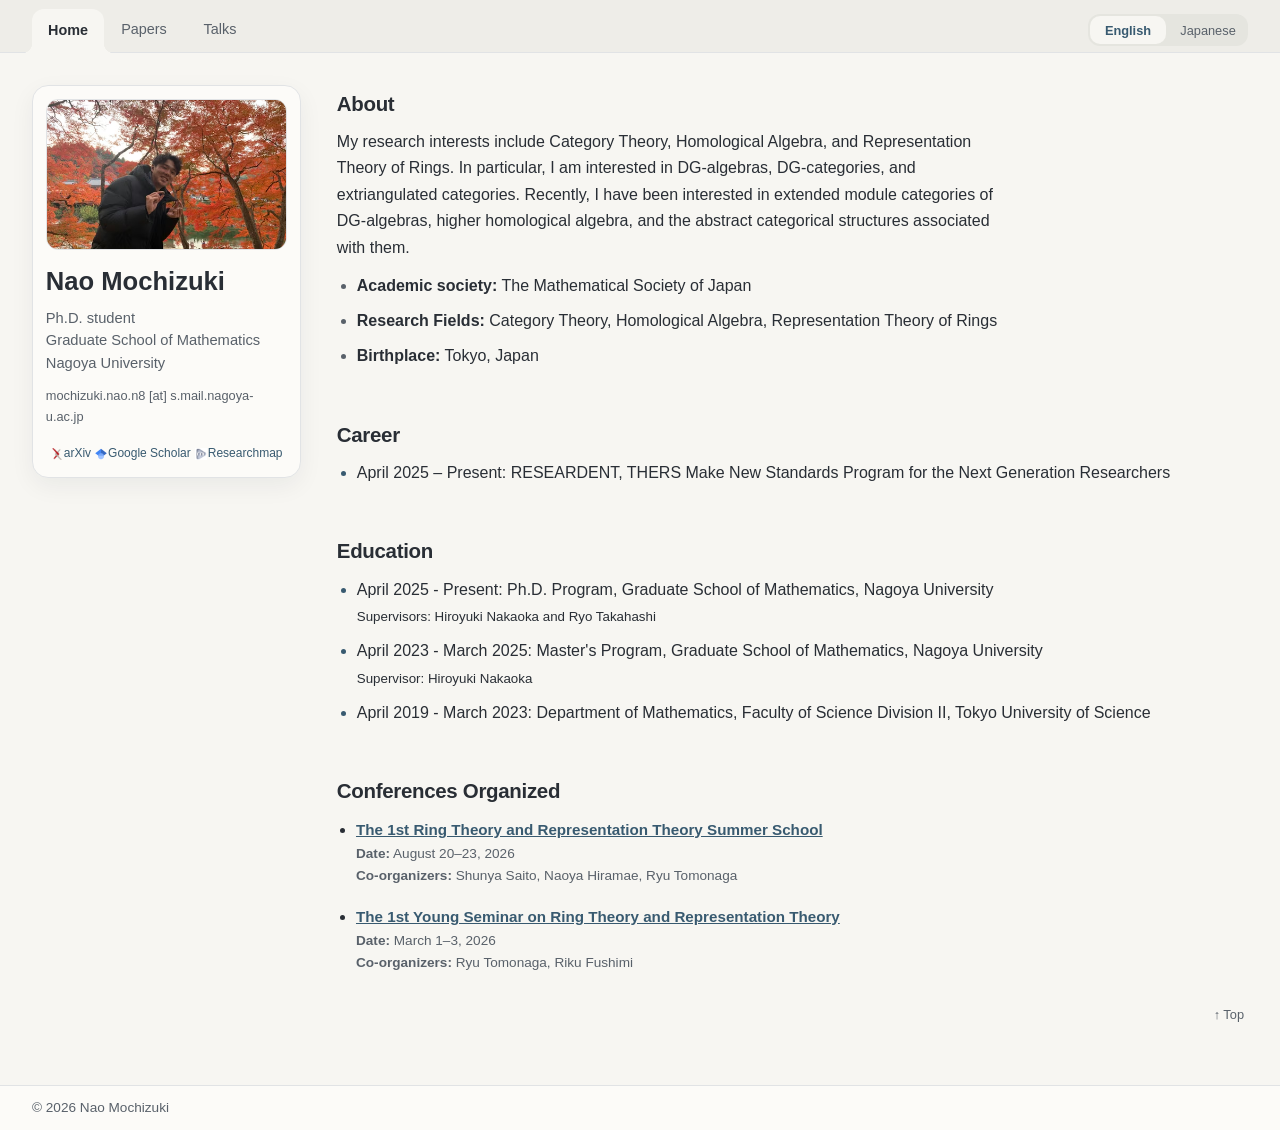
==== index.html @ cc618078 "Slightly enlarge profile link text while keeping one row" ====
<!DOCTYPE html>
<html lang="en">
<head>
    <meta charset="UTF-8">
    <meta name="viewport" content="width=device-width, initial-scale=1.0">
    <meta name="description" content="Nao Mochizuki's personal website">
    <link rel="canonical" href="https://naokichi118.github.io/">
    <title>望月直央 | Nao Mochizuki</title>
    <link rel="icon" href="favicon.svg" type="image/svg+xml">
    <link rel="stylesheet" href="styles.20261114.min.css?v=20261118-linktype">
</head>
<body data-lang="en">
    <header class="site-header">
        <div class="container header-top">
            <div class="header-actions nav-actions">
                <a class="header-link" href="/?v=20261112-13" aria-current="page">
                    Home
                </a>
                <a class="header-link" href="papers.html?v=20261112-13">
                    Papers
                </a>
                <a class="header-link" href="talks.html?v=20261112-13">
                    Talks
                </a>
            </div>
            <div class="header-actions language-actions" role="group" aria-label="Language">
                <button class="language-option" type="button" data-language="en" aria-pressed="true">English</button>
                <button class="language-option" type="button" data-language="ja" aria-pressed="false">Japanese</button>
            </div>
        </div>
    </header>

    <main id="page-top">
        <div class="container page-layout">
            <aside class="sidebar section alt">
                <div class="sidebar-inner">
                    <div class="hero-image sidebar-image">
                        <picture>
                            <source type="image/avif" srcset="profile-450.avif 450w, profile-600.avif 600w, profile-800.avif 800w" sizes="(max-width: 600px) min(280px, calc(100vw - 60px)), (max-width: 900px) 220px, 280px">
                        <img src="profile-800.webp" srcset="profile-450.webp 450w, profile-600.webp 600w, profile-800.webp 800w" sizes="(max-width: 600px) min(280px, calc(100vw - 60px)), (max-width: 900px) 220px, 280px" fetchpriority="high" alt="Profile photo of Nao Mochizuki">
                        </picture>
                    </div>
                    <div class="hero-text sidebar-text">
                        <h1>
                            <span lang="en">Nao Mochizuki</span>
                            <span lang="ja">望月 直央</span>
                        </h1>
                        <p class="lead" lang="en">Ph.D. student<br>Graduate School of Mathematics<br><span class="affiliation-university">Nagoya University</span></p>
                        <p class="lead" lang="ja">名古屋大学多元数理科学研究科 <br> 博士後期課程</p>
                        <p class="profile-email">mochizuki.nao.n8 [at] s.mail.nagoya-u.ac.jp</p>
                    </div>
                    <div class="sidebar-links">
                        <ul class="links-list sidebar-links-list">
                            <li>
                                <a class="sidebar-link-button" href="https://arxiv.org/a/mochizuki_n_1.html" target="_blank" rel="noopener noreferrer">
                                    <img class="sidebar-link-icon" src="icons/arxiv.png" width="14" height="14" alt="" aria-hidden="true">
                                    <span>arXiv</span>
                                </a>
                            </li>
                            <li>
                                <a class="sidebar-link-button" href="https://scholar.google.co.jp/citations?user=WBDBpmEAAAAJ&hl=ja" target="_blank" rel="noopener noreferrer">
                                    <img class="sidebar-link-icon" src="icons/google-scholar.ico" width="14" height="14" alt="" aria-hidden="true">
                                    <span>Google Scholar</span>
                                </a>
                            </li>
                            <li>
                                <a class="sidebar-link-button" href="https://researchmap.jp/mochizuki.nao" target="_blank" rel="noopener noreferrer">
                                    <img class="sidebar-link-icon" src="icons/researchmap.gif" width="14" height="14" alt="" aria-hidden="true">
                                    <span>Researchmap</span>
                                </a>
                            </li>
                        </ul>
                    </div>
                </div>
            </aside>

            <div class="main-content">
                <section class="section">
                    <div class="content-section-inner">
                        <h2>
                            <span lang="en">About</span>
                            <span lang="ja">自己紹介</span>
                        </h2>
                        <p lang="en">
                            My research interests include Category Theory, Homological Algebra, and Representation Theory of Rings.
                            In particular, I am interested in DG-algebras, DG-categories, and extriangulated categories.
                            Recently, I have been interested in extended module categories of DG-algebras, higher homological algebra, and the abstract categorical structures associated with them.
                        </p>
                        <p lang="ja">
                            圏論、ホモロジー代数、環の表現論に関心があります。特に DG代数、DG圏、Extriangulated圏の理論に興味があります。
                            最近は、DG代数の拡大加群圏や高次ホモロジー代数、およびそれらに付随する抽象的な圏構造に興味があります。
                        </p>
                        <ul class="profile-list">
                            <li>
                                <span lang="en"><strong>Academic society:</strong> The Mathematical Society of Japan</span>
                                <span lang="ja"><strong>所属学会:</strong> 日本数学会</span>
                            </li>
                            <li>
                                <span lang="en"><strong>Research Fields:</strong> Category Theory, Homological Algebra, Representation Theory of Rings</span>
                                <span lang="ja"><strong>研究分野:</strong> 圏論、ホモロジー代数、環の表現論</span>
                            </li>
                            <li>
                                <span lang="en"><strong>Birthplace:</strong> Tokyo, Japan</span>
                                <span lang="ja"><strong>出身:</strong> 東京</span>
                            </li>
                        </ul>
                    </div>
                </section>

                <section class="section">
                    <div class="content-section-inner">
                        <h2>
                            <span lang="en">Career</span>
                            <span lang="ja">経歴</span>
                        </h2>
                        <ul class="career-list">
                            <li>
                                <span lang="en">April 2025 – Present: RESEARDENT, THERS Make New Standards Program for the Next Generation Researchers</span>
                                <span lang="ja">2025年4月～現在：東海国立大学機構メイク・ニュー・スタンダード次世代研究事業 RESEARDENT 採択</span>
                            </li>
                        </ul>
                    </div>
                </section>

                <section class="section">
                    <div class="content-section-inner">
                        <h2>
                            <span lang="en">Education</span>
                            <span lang="ja">学歴</span>
                        </h2>
                        <ul class="career-list">
                            <li>
                                <span lang="en">April 2025 - Present: Ph.D. Program, Graduate School of Mathematics, Nagoya University<br><small>Supervisors: Hiroyuki Nakaoka and Ryo Takahashi</small></span>
                                <span lang="ja">2025年4月〜現在：名古屋大学多元数理科学研究科 博士後期課程<br><small>指導教員：中岡宏行・高橋亮</small></span>
                            </li>
                            <li>
                                <span lang="en">April 2023 - March 2025: Master's Program, Graduate School of Mathematics, Nagoya University<br><small>Supervisor: Hiroyuki Nakaoka</small></span>
                                <span lang="ja">2023年4月〜2025年3月：名古屋大学多元数理科学研究科 博士前期課程<br><small>指導教員：中岡宏行</small></span>
                            </li>
                            <li>
                                <span lang="en">April 2019 - March 2023: Department of Mathematics, Faculty of Science Division II, Tokyo University of Science</span>
                                <span lang="ja">2019年4月〜2023年3月：東京理科大学理学部第二部数学科</span>
                            </li>
                        </ul>
                    </div>
                </section>

                <section class="section alt">
                    <div class="content-section-inner">
                        <h2>
                            <span lang="en">Conferences Organized</span>
                            <span lang="ja">世話人</span>
                        </h2>
                        <ul class="organization-grid" style="list-style: disc; padding-left: 1.2rem; margin: 0;">
                            <li class="organization-item">
                                <h3 class="organization-title"><a href="https://sites.google.com/view/ringrepsummerschool" target="_blank" rel="noopener noreferrer">
                                    <span lang="en">The 1st Ring Theory and Representation Theory Summer School</span>
                                    <span lang="ja">第1回環論・表現論サマースクール</span>
                                </a></h3>
                                <p class="organization-meta">
                                    <span class="organization-date" lang="en"><strong>Date:</strong> August 20–23, 2026</span>
                                    <span class="organization-date" lang="ja"><strong>日程:</strong> 2026年8月20日〜8月23日</span>
                                </p>
                                <p class="organization-meta">
                                    <span lang="en"><strong>Co-organizers:</strong> Shunya Saito, Naoya Hiramae, Ryu Tomonaga</span>
                                    <span lang="ja"><strong>共同主催者:</strong> 齋藤峻也，平前直也，朝永龍</span>
                                </p>

                            </li>
                            <li class="organization-item">
                                <h3 class="organization-title"><a href="https://sites.google.com/view/ringrepbeginner/%E3%83%9B%E3%83%BC%E3%83%A0" target="_blank" rel="noopener noreferrer">
                                    <span lang="en">The 1st Young Seminar on Ring Theory and Representation Theory</span>
                                    <span lang="ja">第1回環論表現論若手セミナー</span>
                                </a></h3>
                                <p class="organization-meta">
                                    <span class="organization-date" lang="en"><strong>Date:</strong> March 1–3, 2026</span>
                                    <span class="organization-date" lang="ja"><strong>日程:</strong> 2026年3月1日〜3月3日</span>
                                </p>
                                <p class="organization-meta">
                                    <span lang="en"><strong>Co-organizers:</strong> Ryu Tomonaga, Riku Fushimi</span>
                                    <span lang="ja"><strong>共同主催者:</strong> 朝永龍，伏見陸</span>
                                </p>

                            </li>
                        </ul>
                    </div>
                </section>
                <div class="page-top-row"><a class="talk-top-link" href="#page-top">↑ Top</a></div>
            </div>
        </div>
    </main>

    <footer class="site-footer">
        <div class="container">
            <p>&copy; <span id="current-year"></span> Nao Mochizuki</p>
        </div>
    </footer>

    <script src="script.js?v=20261118-segment"></script>
</body>
</html>
---- styles.20261114.min.css ----
:root{--primary-color:#292e35;--secondary-color:#59616a;--accent-color:#385a70;--text-color:#292e35;--bg-color:#f7f6f2;--subtle-bg:#f0f1f2;--white:#fcfbf8;--border-color:#e1e3e5;--hover-color:#254457;--surface-shadow:0 8px 24px rgba(23,32,51,0.06);}*{margin:0;padding:0;box-sizing:border-box;}body{font-family:-apple-system,BlinkMacSystemFont,'Segoe UI','Roboto','Helvetica','Arial','Noto Sans JP',sans-serif;line-height:1.65;color:var(--text-color);background-color:var(--bg-color);-webkit-font-smoothing:antialiased;}.container{width:min(100%,1280px);margin:0 auto;padding:0 clamp(18px,3vw,32px);}.site-header{border-bottom:1px solid var(--border-color);padding:0.9rem 0;background-color:rgba(252,251,248,0.96);}.header-top{display:flex;justify-content:space-between;align-items:flex-start;gap:1rem;}.header-actions{display:flex;align-items:center;gap:0.5rem;flex-wrap:wrap;}.nav-actions{justify-content:flex-start;}.language-actions{justify-content:flex-end;margin-left:auto;}.header-link{background-color:var(--white);color:var(--text-color);border:1px solid var(--border-color);padding:0.42rem 0.85rem;border-radius:999px;cursor:pointer;font-size:0.9rem;font-weight:600;transition:background-color 0.2s ease,border-color 0.2s ease,color 0.2s ease;text-decoration:none;display:inline-flex;align-items:center;justify-content:center;}.nav-actions .header-link{width:5rem;height:2.5rem;flex:0 0 5rem;padding:0;border-radius:8px;}.header-link:hover{background-color:var(--subtle-bg);border-color:#bdbdbd;}.nav-actions .header-link[aria-current="page"]{background-color:#eaf0f4;}.header-link:focus-visible,.sidebar-link-button:focus-visible{outline:2px solid var(--hover-color);outline-offset:2px;}body[data-lang="en"] [lang="ja"]{display:none !important;}body[data-lang="ja"] [lang="en"]{display:none !important;}body[data-lang="en"] .talk-event-native[lang="ja"]{display:block !important;}.page-layout{display:grid;grid-template-columns:clamp(230px,21vw,300px) minmax(0,1fr);gap:clamp(1.25rem,2.5vw,2.25rem);align-items:start;padding-top:2rem;padding-bottom:3rem;}.content-page{padding-top:2rem;padding-bottom:3rem;}.sidebar{position:sticky;top:20px;border:1px solid var(--border-color);border-radius:16px;overflow:hidden;background-color:var(--white);box-shadow:var(--surface-shadow);}.sidebar-inner{padding:clamp(1rem,1.8vw,1.35rem);}.sidebar-image{width:100%;max-width:100%;margin-bottom:1rem;}.sidebar-image img{display:block;width:100%;aspect-ratio:16 / 10;object-fit:cover;object-position:center 12%;border-radius:12px;border:1px solid var(--border-color);}.sidebar-text h1{font-size:clamp(1.5rem,2vw,1.8rem);line-height:1.2;margin-bottom:0.65rem;}.sidebar-text h1 span{display:block;font-size:1em;color:var(--primary-color);margin-top:0;}.sidebar-links{container-type:inline-size;container-name:profile-links;margin-top:1rem;padding-top:1rem;border-top:1px solid var(--border-color);}.sidebar-links h2{font-size:0.95rem;font-weight:700;letter-spacing:0.04em;margin-bottom:0.85rem;color:var(--secondary-color);}.lead{font-size:0.92rem;line-height:1.55;color:var(--secondary-color);margin-bottom:0.35rem;}.main-content{min-width:0;}.content-section-inner{padding:0;}main{padding:0;}.section{padding:clamp(1.25rem,2vw,1.75rem);background-color:var(--white);border:1px solid var(--border-color);border-radius:16px;box-shadow:0 2px 10px rgba(23,32,51,0.035);}.section.alt{background-color:var(--white);}.sidebar.section{padding:0;box-shadow:var(--surface-shadow);}.section + .section{margin-top:1rem;}.section h2{font-size:clamp(1.28rem,1.6vw,1.5rem);line-height:1.25;letter-spacing:-0.015em;margin-bottom:1rem;padding-bottom:0.65rem;border-bottom:1px solid var(--border-color);}.section p,.section li{font-size:1rem;}.sidebar .lead{font-size:0.92rem;}.content-section-inner > p{max-width:75ch;}.profile-list,.career-list,.links-list{padding-left:1.25rem;}.profile-list{margin-top:0.75rem;}.profile-list li,.career-list li,.links-list li{margin-bottom:0.55rem;}.profile-list li::marker,.career-list li::marker{color:var(--accent-color);}.sidebar-links-list{list-style:none;padding-left:0;display:grid;grid-template-columns:repeat(2,minmax(0,1fr));gap:0.3rem;width:100%;}.sidebar-links-list li{margin-bottom:0;min-width:0;}.sidebar-links-list li:first-child{grid-column:1 / -1;}@container profile-links (min-width:360px){.sidebar-links-list{grid-template-columns:repeat(3,minmax(0,1fr));}.sidebar-links-list li:first-child{grid-column:auto;}}.sidebar-link-button{display:flex;align-items:center;justify-content:center;width:100%;height:44px;min-height:44px;padding:0.25rem 0.15rem;border:1px solid var(--border-color);border-radius:8px;background-color:var(--white);color:var(--text-color);text-decoration:none;font-size:0.8rem;line-height:1.3;letter-spacing:normal;white-space:nowrap;font-weight:600;transition:transform 0.15s ease,background-color 0.2s ease,border-color 0.2s ease,box-shadow 0.2s ease;box-shadow:0 1px 2px rgba(17,17,17,0.04);}.sidebar-link-button > span:last-child{min-width:0;white-space:nowrap;}.sidebar-link-button:hover{transform:translateY(-1px);background-color:var(--white);border-color:#bdbdbd;color:var(--text-color);box-shadow:0 4px 12px rgba(17,17,17,0.08);}.sidebar-link-icon{display:inline-flex;flex:0 0 14px;width:14px;height:14px;object-fit:contain;margin-right:3px;}.organization-grid,.preprints-grid,.published-grid,.talks-grid{display:grid;gap:0.8rem;}.preprint-card,.published-card,.talk-card{border:1px solid var(--border-color);border-radius:12px;background-color:#fbfcfe;padding:1rem 1.1rem;box-shadow:none;}.organization-title{font-size:1rem;line-height:1.5;margin-bottom:0.5rem;}.organization-meta{color:var(--secondary-color);font-size:0.92em;}.organization-meta strong{font-size:0.95em;}.preprint-card::before{width:fit-content;justify-self:start;content:"#" attr(data-order);display:inline-flex;align-items:center;border-radius:999px;padding:0.12rem 0.55rem;margin-top:0.1rem;background-color:#edf3ff;border:1px solid #cddcff;color:var(--accent-color);font-size:0.82rem;font-weight:600;line-height:1.3;grid-column:1;grid-row:1;}.preprint-card{display:grid;grid-template-columns:auto minmax(0,1fr);column-gap:0.65rem;align-items:start;}.preprint-header{display:flex;justify-content:space-between;align-items:flex-start;gap:0.8rem;grid-column:2;grid-row:1;min-width:0;}.preprint-title{font-size:1rem;line-height:1.5;}.preprint-authors{margin-top:0.65rem;color:var(--secondary-color);grid-column:1 / -1;}.preprint-links{margin-top:0.75rem;grid-column:1 / -1;}.published-card{border-color:#c8d0de;background:linear-gradient(180deg,#fbfcff 0%,#ffffff 100%);padding:1.15rem 1.2rem;display:grid;grid-template-columns:auto minmax(0,1fr);column-gap:0.65rem;row-gap:0.4rem;align-items:start;}.published-card::before{content:"#" attr(data-order);display:inline-flex;align-items:center;border-radius:999px;padding:0.12rem 0.55rem;background-color:#edf3ff;border:1px solid #cddcff;color:var(--accent-color);font-size:0.82rem;font-weight:600;line-height:1.3;width:fit-content;margin-top:0.1rem;grid-column:1;grid-row:1;}.published-header{display:flex;justify-content:space-between;align-items:flex-start;gap:0.8rem;grid-column:2;grid-row:1;min-width:0;}.published-title{font-size:1rem;line-height:1.5;margin:0;}.published-authors{margin:0;color:var(--secondary-color);line-height:1.45;grid-column:1 / -1;}.published-venue{margin:0;font-size:0.95rem;font-weight:600;color:var(--secondary-color);line-height:1.35;grid-column:1 / -1;}.published-links{margin-top:0.05rem;display:flex;flex-wrap:wrap;gap:0.45rem;grid-column:1 / -1;}.talk-header{display:flex;justify-content:space-between;align-items:flex-start;gap:0.8rem;}.talk-title{font-size:1rem;line-height:1.5;}.talk-date{border:1px solid var(--border-color);border-radius:999px;padding:0.12rem 0.55rem;font-size:0.85rem;color:var(--secondary-color);line-height:1.3;white-space:nowrap;}.talk-event{margin-top:0.3rem;color:var(--secondary-color);font-size:0.92em;}.section .organization-meta,.section .preprint-authors,.section .published-authors,.section .published-venue,.section .talk-event,.section .talk-location{font-size:1rem;line-height:1.5;}.organization-meta strong{font-size:inherit;}.badge-arxiv{display:inline-flex;align-items:center;border-radius:999px;padding:0.2rem 0.65rem;background-color:#edf3ff;border:1px solid #cddcff;font-size:0.88rem;font-weight:600;text-decoration:none;}a{color:var(--accent-color);}a:hover{color:var(--hover-color);}.site-footer{border-top:1px solid var(--border-color);padding:.75rem 0;color:var(--secondary-color);background-color:var(--white);}.site-footer p{font-size:.85rem;line-height:1.5;}@media (max-width:900px){.sidebar-link-button{font-size:0.8rem;}.page-layout{grid-template-columns:1fr;gap:1.25rem;padding-top:1.25rem;}.sidebar{position:static;}.sidebar-inner{display:grid;grid-template-columns:minmax(160px,220px) minmax(0,1fr);column-gap:1.25rem;align-items:center;}.sidebar-image{max-width:220px;margin-bottom:0;grid-row:1 / span 2;}.sidebar-links{grid-column:2;margin-top:0.75rem;padding-top:0.75rem;}}@media (max-width:768px){.container{width:100%;padding:0 18px;}.container.content-page{padding-top:1.25rem;padding-bottom:2rem;}.header-top{flex-direction:row;align-items:center;gap:0.5rem;padding-inline:12px;}.header-actions{flex-wrap:nowrap;gap:0.25rem;}.language-actions{justify-content:flex-end;margin-left:auto;flex:0 0 auto;}.header-link{padding:0.4rem 0.5rem;min-height:44px;font-size:0.8125rem;white-space:nowrap;}.nav-actions .header-link{width:3.75rem;height:44px;flex-basis:3.75rem;padding:0;}.site-header{padding:0.8rem 0;}.section{padding:1.1rem;}.section + .section{margin-top:0.5rem;}.content-section-inner{padding:0;}}@media (max-width:600px){.preprint-card,.published-card{grid-template-columns:minmax(0,1fr) auto;row-gap:0.65rem;padding:1rem;}.preprint-card::before,.published-card::before{grid-column:1;grid-row:1;margin-top:0;}.preprint-header,.published-header{display:contents;}.preprint-title,.published-title{grid-column:1 / -1;grid-row:2;}.preprint-authors,.preprint-links,.published-links{margin-top:0;}.sidebar-inner{display:block;}.sidebar-image{max-width:min(220px,100%);margin:0 auto 1rem;}.sidebar-text{text-align:center;}.sidebar-links{margin-top:0.85rem;}}@media (max-width:480px){.sidebar-image{max-width:min(220px,100%);}.sidebar-text h1{font-size:1.55rem;}.section p,.section li{font-size:0.95rem;}.talk-header{flex-direction:column-reverse;gap:0.4rem;}}.language-actions{gap:0;flex-wrap:nowrap;border:1px solid var(--border-color);border-radius:8px;overflow:hidden;}.language-option{width:5.5rem;height:38px;border:0;padding:0;background:var(--white);color:var(--text-color);font-family:inherit;font-size:0.9rem;font-weight:600;cursor:pointer;}.language-option + .language-option{border-left:1px solid var(--border-color);}.language-option[aria-pressed="true"]{background:#eaf0f4;}.language-option:focus-visible{outline:2px solid var(--accent-color);outline-offset:-3px;}@media (max-width:768px){.language-option{width:64px;height:42px;font-size:12px;}}@media (max-width:360px){.nav-actions .header-link{width:48px;flex-basis:48px;font-size:12px;}}.affiliation-university{white-space:nowrap;}@media (max-width:768px){.container.page-layout{padding-top:1.25rem;padding-bottom:3rem;}}.sidebar .profile-email{margin-top:0.6rem;font-size:0.8rem;overflow-wrap:anywhere;color:var(--secondary-color);}.sidebar-links-list{grid-template-columns:1fr;}@container profile-links (min-width:360px){.sidebar-links-list{grid-template-columns:repeat(2,minmax(0,1fr));}}.sidebar-links-list .sidebar-link-button{width:fit-content;height:auto;min-height:0;padding:3px 0;margin-inline:auto;border:0;border-radius:0;background:transparent;color:var(--accent-color);font-size:0.8rem;font-weight:400;box-shadow:none;transition:none;}.sidebar-links-list .sidebar-link-button:hover{transform:none;background:transparent;box-shadow:none;text-decoration:underline;}.organization-grid{gap:1rem;}.organization-item{padding:0;border:0;background:none;box-shadow:none;}.organization-item .organization-title{font-size:0.95rem;font-weight:600;margin-bottom:0.2rem;line-height:1.45;}.organization-item .organization-meta{font-size:0.85rem;line-height:1.5;margin:0.1rem 0;}.preprints-grid,.published-grid,.talks-grid{gap:0.65rem;}.preprint-card,.published-card,.talk-card{padding:0.75rem 0.9rem;}.preprint-header,.published-header,.talk-header{gap:0.6rem;}.preprint-authors{margin-top:0.45rem;}.preprint-links{margin-top:0.5rem;}@media (max-width:600px){.preprint-card,.published-card{row-gap:0.5rem;}.preprint-authors,.preprint-links{margin-top:0;}}.preprint-card,.published-card{padding:0.6rem 0.8rem;row-gap:0.3rem;}.preprints-grid,.published-grid{gap:0.5rem;}.preprint-authors,.preprint-links{margin-top:0.25rem;}.preprint-links,.published-links{display:flex;flex-wrap:wrap;gap:0.25rem 0.8rem;}.preprint-links .badge-arxiv,.published-links .badge-arxiv{display:inline;border:0;border-radius:0;background:none;padding:0;font-size:0.88rem;font-weight:400;text-decoration:underline;text-underline-offset:2px;}@media (max-width:600px){.preprint-authors,.preprint-links{margin-top:0;}}@media (min-width:901px){.sidebar-inner{padding:.8rem;}}@media (max-width:600px){.sidebar-image{max-width:min(280px,100%);margin-bottom:.8rem;}}.page-layout > .main-content > .section{padding:.35rem .25rem;border:0;border-radius:0;background:transparent;box-shadow:none;}.page-layout > .main-content > .section + .section{margin-top:2rem;}.page-layout > .main-content > .section h2{border-bottom:0;padding-bottom:0;margin-bottom:.8rem;}.content-page > .main-content > .section{padding:.35rem .25rem;border:0;border-radius:0;background:transparent;box-shadow:none;}.content-page > .main-content > .section + .section{margin-top:2rem;}.content-page > .main-content > .section h2{border-bottom:0;padding-bottom:0;margin-bottom:1rem;}.content-page .preprint-card,.content-page .published-card,.content-page .talk-card{padding:0;border:0;border-radius:0;background:transparent;box-shadow:none;}.content-page .preprints-grid,.content-page .published-grid,.content-page .talks-grid{gap:1.5rem;}.talk-event a{text-decoration:underline;text-underline-offset:2px;}.content-page .preprint-card,.content-page .published-card{display:block;}.content-page .preprint-card::before,.content-page .published-card::before{display:none;}.content-page .preprint-header,.content-page .published-header{display:block;}.content-page .preprint-title,.content-page .published-title{font-weight:600;}.content-page .preprint-authors,.content-page .published-authors,.content-page .published-venue,.content-page .paper-year{margin:.2rem 0 0;font-size:.95rem;font-weight:400;}.content-page .paper-year{color:var(--secondary-color);}.content-page .preprint-links,.content-page .published-links{margin-top:.25rem;}.content-page .talk-header{display:block;}.content-page .talk-title{font-weight:600;}.content-page .talk-date{border:0;border-radius:0;background:transparent;padding:0;margin-top:.2rem;font-size:.9rem;font-weight:400;}.content-page .talk-event,.content-page .talk-location{margin-top:.2rem;font-size:.95rem;}.content-page .preprint-card,.content-page .published-card,.content-page .talk-card{position:relative;padding-left:1.8rem;}.content-page .preprint-card::before,.content-page .published-card::before,.content-page .talk-card::before{content:attr(data-order) ".";display:block;position:absolute;left:0;top:0;margin:0;padding:0;border:0;border-radius:0;background:transparent;color:var(--secondary-color);font-size:1rem;line-height:1.5;font-weight:400;}.profile-list li::marker{color:var(--secondary-color);}.container.content-page{max-width:964px;}.content-page .preprints-grid,.content-page .published-grid,.content-page .talks-grid{gap:1.75rem;}.content-page .preprint-authors,.content-page .published-authors{margin-top:.15rem;}.talk-year-heading{font-size:1.15rem;line-height:1.4;color:var(--primary-color);margin:1rem 0 -.75rem;font-weight:600;}.talk-year-heading:first-child{margin-top:0;}.header-top{align-items:center;flex-wrap:nowrap;gap:.5rem;}.nav-actions{gap:.25rem;flex-wrap:nowrap;}.nav-actions .header-link{width:4.5rem;flex:0 0 4.5rem;height:44px;border:0;border-radius:5px;background:transparent;box-shadow:none;font-size:.9rem;font-weight:500;transition:none;text-decoration:none;}.nav-actions .header-link:hover{background:transparent;color:var(--accent-color);}.nav-actions .header-link[aria-current="page"]{background:#edf2f4;color:var(--accent-color);}.language-actions{border:0;border-radius:5px;background:#f0f1ef;}.language-option{width:74px;height:44px;background:transparent;font-size:.8rem;font-weight:500;}.language-option + .language-option{border-left:0;}.language-option[aria-pressed="true"]{background:#edf2f4;color:var(--accent-color);}@media (max-width:768px){.nav-actions .header-link{width:54px;flex-basis:54px;font-size:13px;}.language-option{width:60px;font-size:11px;}}@media (max-width:360px){.header-top{gap:.25rem;}.nav-actions{gap:0;}.nav-actions .header-link{width:46px;flex-basis:46px;}.language-option{width:56px;}}.site-header{padding:.65rem 0 0;background:#eeede8;}.header-top{align-items:flex-end;}.nav-actions{align-items:flex-end;}.nav-actions .header-link{position:relative;border-radius:12px 12px 0 0;background:transparent;color:var(--secondary-color);}.nav-actions .header-link[aria-current="page"]{z-index:1;margin-bottom:-1px;height:45px;background:var(--bg-color);color:var(--primary-color);font-weight:600;}.nav-actions .header-link[aria-current="page"]::before,.nav-actions .header-link[aria-current="page"]::after{content:"";position:absolute;bottom:0;width:10px;height:10px;pointer-events:none;}.nav-actions .header-link[aria-current="page"]::before{left:-10px;background:radial-gradient(circle at 0 0,transparent 10px,var(--bg-color) 10.5px);}.nav-actions .header-link[aria-current="page"]::after{right:-10px;background:radial-gradient(circle at 100% 0,transparent 10px,var(--bg-color) 10.5px);}.language-actions{margin-bottom:6px;}.site-header{padding-top:.5rem;}.nav-actions .header-link[aria-current="page"]{height:44px;}.language-actions{margin-bottom:0;}.language-actions{position:relative;isolation:isolate;overflow:visible;background:transparent;border-radius:12px;}.language-actions::before{content:"";position:absolute;inset:6px 0;z-index:-2;border-radius:12px;background:#e5e5df;}.language-option,.language-option[aria-pressed="true"]{position:relative;background:transparent;color:var(--secondary-color);border-radius:12px;transition:none;}.language-option[aria-pressed="true"]{color:var(--accent-color);font-weight:600;}.language-option[aria-pressed="true"]::before{content:"";position:absolute;inset:8px 2px;z-index:-1;border-radius:10px;background:var(--bg-color);}.language-option{width:80px;}@media (max-width:768px){.language-option{width:66px;}}@media (max-width:360px){.language-option{width:62px;}}.talks-heading-row{display:flex;align-items:center;gap:1rem;margin-bottom:1.25rem;}.content-page > .main-content > .section .talks-heading-row h2{margin:0;padding:0;}.talk-year-nav{display:flex;gap:.35rem;}.talk-year-nav a{display:inline-flex;align-items:center;justify-content:center;min-width:52px;min-height:44px;padding:0 .5rem;border-radius:8px;background:#eeede8;color:var(--accent-color);font-size:.85rem;text-decoration:none;}.talk-year-nav a:hover{background:#e5e5df;}.talk-year-heading{scroll-margin-top:70px;}#talks-top{scroll-margin-top:70px;}.talk-top-link{justify-self:end;display:inline-flex;align-items:center;min-height:44px;padding:0 .25rem;color:var(--secondary-color);font-size:.8rem;text-decoration:none;}.talk-top-link:hover{color:var(--accent-color);}.page-top-row{display:flex;justify-content:flex-end;margin-top:.75rem;}#page-top{scroll-margin-top:60px;}.sidebar-links{border-top:0;padding-top:0;}.sidebar-links-list{display:flex;flex-wrap:nowrap;justify-content:center;gap:4px;width:calc(100% + 16px);margin-inline:-8px;}.sidebar-links-list li{flex:0 0 auto;}.sidebar-links-list .sidebar-link-button{font-size:12px;}.sidebar-links-list .sidebar-link-icon{width:12px;height:12px;flex-basis:12px;margin-right:1px;}@container profile-links (min-width:250px){.sidebar-links-list{gap:6px;}.sidebar-links-list .sidebar-link-button{font-size:13px;}.sidebar-links-list .sidebar-link-icon{width:14px;height:14px;flex-basis:14px;margin-right:2px;}}
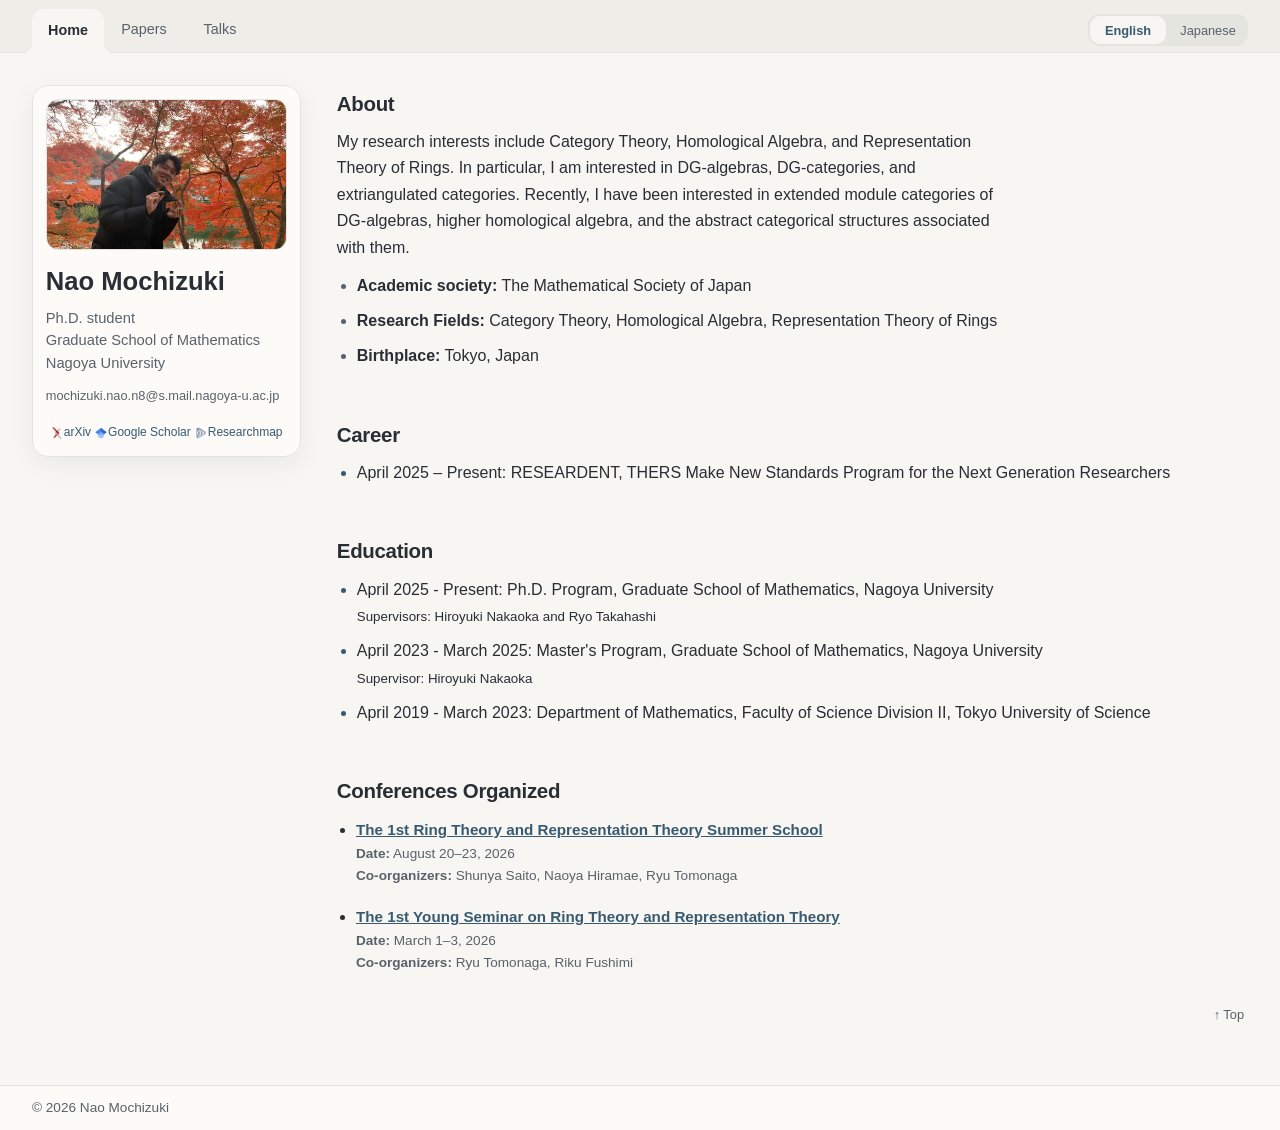
==== commit 820079a2: "Display contact email with standard at sign" ====
--- a/index.html
+++ b/index.html
@@ -47,7 +47,7 @@
                         </h1>
                         <p class="lead" lang="en">Ph.D. student<br>Graduate School of Mathematics<br><span class="affiliation-university">Nagoya University</span></p>
                         <p class="lead" lang="ja">名古屋大学多元数理科学研究科 <br> 博士後期課程</p>
-                        <p class="profile-email">mochizuki.nao.n8 [at] s.mail.nagoya-u.ac.jp</p>
+                        <p class="profile-email">mochizuki.nao.n8@s.mail.nagoya-u.ac.jp</p>
                     </div>
                     <div class="sidebar-links">
                         <ul class="links-list sidebar-links-list">
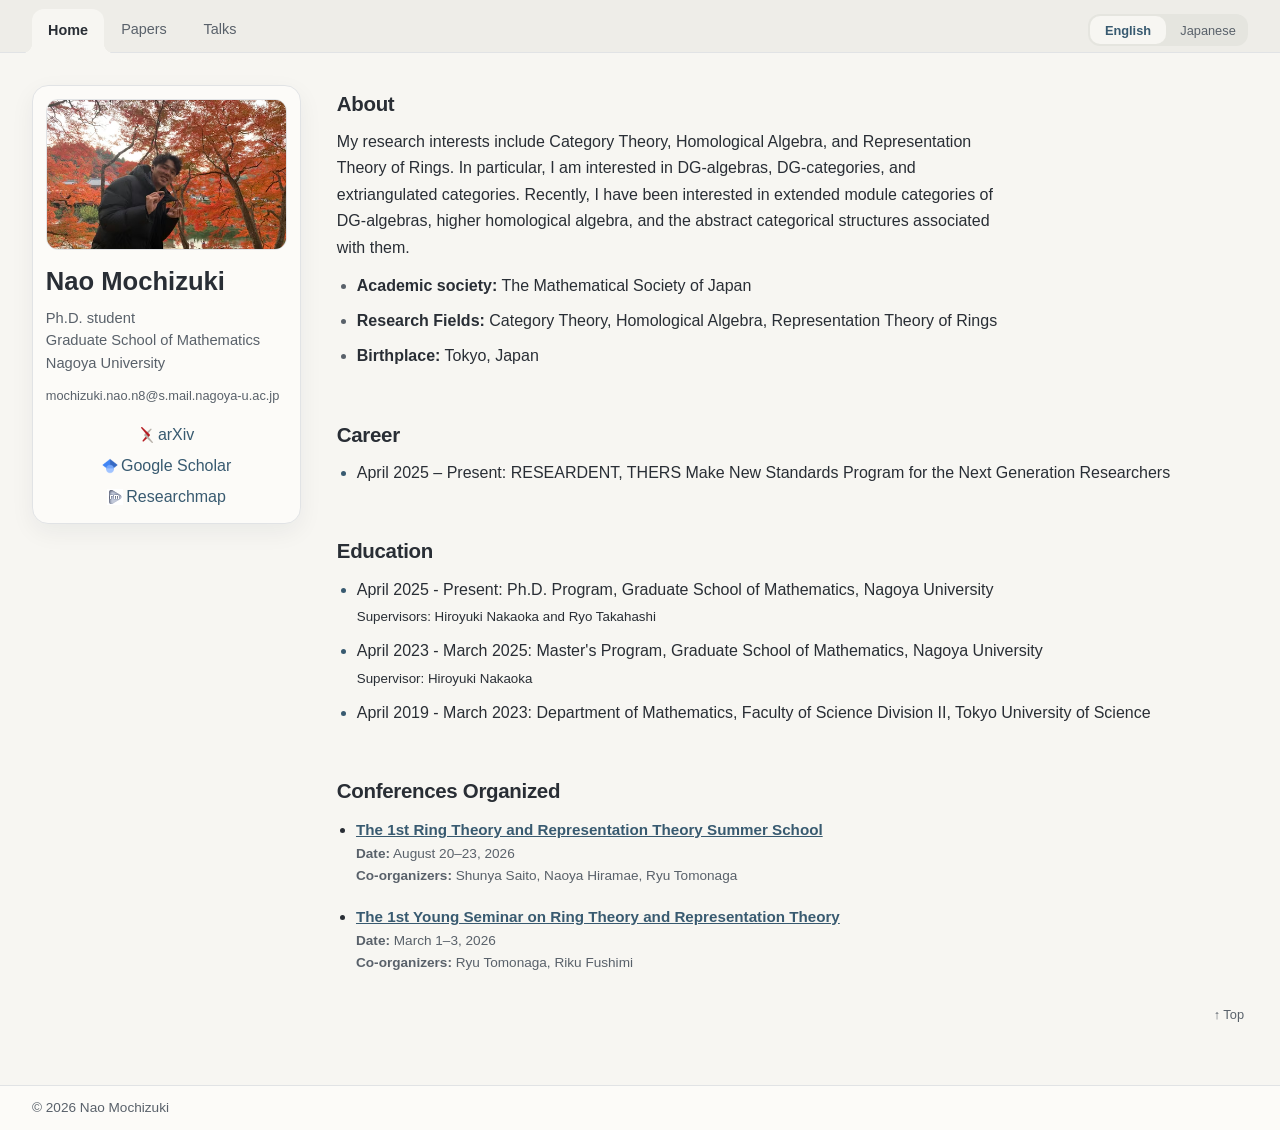
==== commit 20f84d2a: "Enlarge desktop profile links and talk-year navigation" ====
--- a/index.html
+++ b/index.html
@@ -7,7 +7,7 @@
     <link rel="canonical" href="https://naokichi118.github.io/">
     <title>望月直央 | Nao Mochizuki</title>
     <link rel="icon" href="favicon.svg" type="image/svg+xml">
-    <link rel="stylesheet" href="styles.20261114.min.css?v=20261118-linktype">
+    <link rel="stylesheet" href="styles.20261114.min.css?v=20261118-desktop-links">
 </head>
 <body data-lang="en">
     <header class="site-header">
--- a/styles.20261114.min.css
+++ b/styles.20261114.min.css
@@ -1 +1 @@
-:root{--primary-color:#292e35;--secondary-color:#59616a;--accent-color:#385a70;--text-color:#292e35;--bg-color:#f7f6f2;--subtle-bg:#f0f1f2;--white:#fcfbf8;--border-color:#e1e3e5;--hover-color:#254457;--surface-shadow:0 8px 24px rgba(23,32,51,0.06);}*{margin:0;padding:0;box-sizing:border-box;}body{font-family:-apple-system,BlinkMacSystemFont,'Segoe UI','Roboto','Helvetica','Arial','Noto Sans JP',sans-serif;line-height:1.65;color:var(--text-color);background-color:var(--bg-color);-webkit-font-smoothing:antialiased;}.container{width:min(100%,1280px);margin:0 auto;padding:0 clamp(18px,3vw,32px);}.site-header{border-bottom:1px solid var(--border-color);padding:0.9rem 0;background-color:rgba(252,251,248,0.96);}.header-top{display:flex;justify-content:space-between;align-items:flex-start;gap:1rem;}.header-actions{display:flex;align-items:center;gap:0.5rem;flex-wrap:wrap;}.nav-actions{justify-content:flex-start;}.language-actions{justify-content:flex-end;margin-left:auto;}.header-link{background-color:var(--white);color:var(--text-color);border:1px solid var(--border-color);padding:0.42rem 0.85rem;border-radius:999px;cursor:pointer;font-size:0.9rem;font-weight:600;transition:background-color 0.2s ease,border-color 0.2s ease,color 0.2s ease;text-decoration:none;display:inline-flex;align-items:center;justify-content:center;}.nav-actions .header-link{width:5rem;height:2.5rem;flex:0 0 5rem;padding:0;border-radius:8px;}.header-link:hover{background-color:var(--subtle-bg);border-color:#bdbdbd;}.nav-actions .header-link[aria-current="page"]{background-color:#eaf0f4;}.header-link:focus-visible,.sidebar-link-button:focus-visible{outline:2px solid var(--hover-color);outline-offset:2px;}body[data-lang="en"] [lang="ja"]{display:none !important;}body[data-lang="ja"] [lang="en"]{display:none !important;}body[data-lang="en"] .talk-event-native[lang="ja"]{display:block !important;}.page-layout{display:grid;grid-template-columns:clamp(230px,21vw,300px) minmax(0,1fr);gap:clamp(1.25rem,2.5vw,2.25rem);align-items:start;padding-top:2rem;padding-bottom:3rem;}.content-page{padding-top:2rem;padding-bottom:3rem;}.sidebar{position:sticky;top:20px;border:1px solid var(--border-color);border-radius:16px;overflow:hidden;background-color:var(--white);box-shadow:var(--surface-shadow);}.sidebar-inner{padding:clamp(1rem,1.8vw,1.35rem);}.sidebar-image{width:100%;max-width:100%;margin-bottom:1rem;}.sidebar-image img{display:block;width:100%;aspect-ratio:16 / 10;object-fit:cover;object-position:center 12%;border-radius:12px;border:1px solid var(--border-color);}.sidebar-text h1{font-size:clamp(1.5rem,2vw,1.8rem);line-height:1.2;margin-bottom:0.65rem;}.sidebar-text h1 span{display:block;font-size:1em;color:var(--primary-color);margin-top:0;}.sidebar-links{container-type:inline-size;container-name:profile-links;margin-top:1rem;padding-top:1rem;border-top:1px solid var(--border-color);}.sidebar-links h2{font-size:0.95rem;font-weight:700;letter-spacing:0.04em;margin-bottom:0.85rem;color:var(--secondary-color);}.lead{font-size:0.92rem;line-height:1.55;color:var(--secondary-color);margin-bottom:0.35rem;}.main-content{min-width:0;}.content-section-inner{padding:0;}main{padding:0;}.section{padding:clamp(1.25rem,2vw,1.75rem);background-color:var(--white);border:1px solid var(--border-color);border-radius:16px;box-shadow:0 2px 10px rgba(23,32,51,0.035);}.section.alt{background-color:var(--white);}.sidebar.section{padding:0;box-shadow:var(--surface-shadow);}.section + .section{margin-top:1rem;}.section h2{font-size:clamp(1.28rem,1.6vw,1.5rem);line-height:1.25;letter-spacing:-0.015em;margin-bottom:1rem;padding-bottom:0.65rem;border-bottom:1px solid var(--border-color);}.section p,.section li{font-size:1rem;}.sidebar .lead{font-size:0.92rem;}.content-section-inner > p{max-width:75ch;}.profile-list,.career-list,.links-list{padding-left:1.25rem;}.profile-list{margin-top:0.75rem;}.profile-list li,.career-list li,.links-list li{margin-bottom:0.55rem;}.profile-list li::marker,.career-list li::marker{color:var(--accent-color);}.sidebar-links-list{list-style:none;padding-left:0;display:grid;grid-template-columns:repeat(2,minmax(0,1fr));gap:0.3rem;width:100%;}.sidebar-links-list li{margin-bottom:0;min-width:0;}.sidebar-links-list li:first-child{grid-column:1 / -1;}@container profile-links (min-width:360px){.sidebar-links-list{grid-template-columns:repeat(3,minmax(0,1fr));}.sidebar-links-list li:first-child{grid-column:auto;}}.sidebar-link-button{display:flex;align-items:center;justify-content:center;width:100%;height:44px;min-height:44px;padding:0.25rem 0.15rem;border:1px solid var(--border-color);border-radius:8px;background-color:var(--white);color:var(--text-color);text-decoration:none;font-size:0.8rem;line-height:1.3;letter-spacing:normal;white-space:nowrap;font-weight:600;transition:transform 0.15s ease,background-color 0.2s ease,border-color 0.2s ease,box-shadow 0.2s ease;box-shadow:0 1px 2px rgba(17,17,17,0.04);}.sidebar-link-button > span:last-child{min-width:0;white-space:nowrap;}.sidebar-link-button:hover{transform:translateY(-1px);background-color:var(--white);border-color:#bdbdbd;color:var(--text-color);box-shadow:0 4px 12px rgba(17,17,17,0.08);}.sidebar-link-icon{display:inline-flex;flex:0 0 14px;width:14px;height:14px;object-fit:contain;margin-right:3px;}.organization-grid,.preprints-grid,.published-grid,.talks-grid{display:grid;gap:0.8rem;}.preprint-card,.published-card,.talk-card{border:1px solid var(--border-color);border-radius:12px;background-color:#fbfcfe;padding:1rem 1.1rem;box-shadow:none;}.organization-title{font-size:1rem;line-height:1.5;margin-bottom:0.5rem;}.organization-meta{color:var(--secondary-color);font-size:0.92em;}.organization-meta strong{font-size:0.95em;}.preprint-card::before{width:fit-content;justify-self:start;content:"#" attr(data-order);display:inline-flex;align-items:center;border-radius:999px;padding:0.12rem 0.55rem;margin-top:0.1rem;background-color:#edf3ff;border:1px solid #cddcff;color:var(--accent-color);font-size:0.82rem;font-weight:600;line-height:1.3;grid-column:1;grid-row:1;}.preprint-card{display:grid;grid-template-columns:auto minmax(0,1fr);column-gap:0.65rem;align-items:start;}.preprint-header{display:flex;justify-content:space-between;align-items:flex-start;gap:0.8rem;grid-column:2;grid-row:1;min-width:0;}.preprint-title{font-size:1rem;line-height:1.5;}.preprint-authors{margin-top:0.65rem;color:var(--secondary-color);grid-column:1 / -1;}.preprint-links{margin-top:0.75rem;grid-column:1 / -1;}.published-card{border-color:#c8d0de;background:linear-gradient(180deg,#fbfcff 0%,#ffffff 100%);padding:1.15rem 1.2rem;display:grid;grid-template-columns:auto minmax(0,1fr);column-gap:0.65rem;row-gap:0.4rem;align-items:start;}.published-card::before{content:"#" attr(data-order);display:inline-flex;align-items:center;border-radius:999px;padding:0.12rem 0.55rem;background-color:#edf3ff;border:1px solid #cddcff;color:var(--accent-color);font-size:0.82rem;font-weight:600;line-height:1.3;width:fit-content;margin-top:0.1rem;grid-column:1;grid-row:1;}.published-header{display:flex;justify-content:space-between;align-items:flex-start;gap:0.8rem;grid-column:2;grid-row:1;min-width:0;}.published-title{font-size:1rem;line-height:1.5;margin:0;}.published-authors{margin:0;color:var(--secondary-color);line-height:1.45;grid-column:1 / -1;}.published-venue{margin:0;font-size:0.95rem;font-weight:600;color:var(--secondary-color);line-height:1.35;grid-column:1 / -1;}.published-links{margin-top:0.05rem;display:flex;flex-wrap:wrap;gap:0.45rem;grid-column:1 / -1;}.talk-header{display:flex;justify-content:space-between;align-items:flex-start;gap:0.8rem;}.talk-title{font-size:1rem;line-height:1.5;}.talk-date{border:1px solid var(--border-color);border-radius:999px;padding:0.12rem 0.55rem;font-size:0.85rem;color:var(--secondary-color);line-height:1.3;white-space:nowrap;}.talk-event{margin-top:0.3rem;color:var(--secondary-color);font-size:0.92em;}.section .organization-meta,.section .preprint-authors,.section .published-authors,.section .published-venue,.section .talk-event,.section .talk-location{font-size:1rem;line-height:1.5;}.organization-meta strong{font-size:inherit;}.badge-arxiv{display:inline-flex;align-items:center;border-radius:999px;padding:0.2rem 0.65rem;background-color:#edf3ff;border:1px solid #cddcff;font-size:0.88rem;font-weight:600;text-decoration:none;}a{color:var(--accent-color);}a:hover{color:var(--hover-color);}.site-footer{border-top:1px solid var(--border-color);padding:.75rem 0;color:var(--secondary-color);background-color:var(--white);}.site-footer p{font-size:.85rem;line-height:1.5;}@media (max-width:900px){.sidebar-link-button{font-size:0.8rem;}.page-layout{grid-template-columns:1fr;gap:1.25rem;padding-top:1.25rem;}.sidebar{position:static;}.sidebar-inner{display:grid;grid-template-columns:minmax(160px,220px) minmax(0,1fr);column-gap:1.25rem;align-items:center;}.sidebar-image{max-width:220px;margin-bottom:0;grid-row:1 / span 2;}.sidebar-links{grid-column:2;margin-top:0.75rem;padding-top:0.75rem;}}@media (max-width:768px){.container{width:100%;padding:0 18px;}.container.content-page{padding-top:1.25rem;padding-bottom:2rem;}.header-top{flex-direction:row;align-items:center;gap:0.5rem;padding-inline:12px;}.header-actions{flex-wrap:nowrap;gap:0.25rem;}.language-actions{justify-content:flex-end;margin-left:auto;flex:0 0 auto;}.header-link{padding:0.4rem 0.5rem;min-height:44px;font-size:0.8125rem;white-space:nowrap;}.nav-actions .header-link{width:3.75rem;height:44px;flex-basis:3.75rem;padding:0;}.site-header{padding:0.8rem 0;}.section{padding:1.1rem;}.section + .section{margin-top:0.5rem;}.content-section-inner{padding:0;}}@media (max-width:600px){.preprint-card,.published-card{grid-template-columns:minmax(0,1fr) auto;row-gap:0.65rem;padding:1rem;}.preprint-card::before,.published-card::before{grid-column:1;grid-row:1;margin-top:0;}.preprint-header,.published-header{display:contents;}.preprint-title,.published-title{grid-column:1 / -1;grid-row:2;}.preprint-authors,.preprint-links,.published-links{margin-top:0;}.sidebar-inner{display:block;}.sidebar-image{max-width:min(220px,100%);margin:0 auto 1rem;}.sidebar-text{text-align:center;}.sidebar-links{margin-top:0.85rem;}}@media (max-width:480px){.sidebar-image{max-width:min(220px,100%);}.sidebar-text h1{font-size:1.55rem;}.section p,.section li{font-size:0.95rem;}.talk-header{flex-direction:column-reverse;gap:0.4rem;}}.language-actions{gap:0;flex-wrap:nowrap;border:1px solid var(--border-color);border-radius:8px;overflow:hidden;}.language-option{width:5.5rem;height:38px;border:0;padding:0;background:var(--white);color:var(--text-color);font-family:inherit;font-size:0.9rem;font-weight:600;cursor:pointer;}.language-option + .language-option{border-left:1px solid var(--border-color);}.language-option[aria-pressed="true"]{background:#eaf0f4;}.language-option:focus-visible{outline:2px solid var(--accent-color);outline-offset:-3px;}@media (max-width:768px){.language-option{width:64px;height:42px;font-size:12px;}}@media (max-width:360px){.nav-actions .header-link{width:48px;flex-basis:48px;font-size:12px;}}.affiliation-university{white-space:nowrap;}@media (max-width:768px){.container.page-layout{padding-top:1.25rem;padding-bottom:3rem;}}.sidebar .profile-email{margin-top:0.6rem;font-size:0.8rem;overflow-wrap:anywhere;color:var(--secondary-color);}.sidebar-links-list{grid-template-columns:1fr;}@container profile-links (min-width:360px){.sidebar-links-list{grid-template-columns:repeat(2,minmax(0,1fr));}}.sidebar-links-list .sidebar-link-button{width:fit-content;height:auto;min-height:0;padding:3px 0;margin-inline:auto;border:0;border-radius:0;background:transparent;color:var(--accent-color);font-size:0.8rem;font-weight:400;box-shadow:none;transition:none;}.sidebar-links-list .sidebar-link-button:hover{transform:none;background:transparent;box-shadow:none;text-decoration:underline;}.organization-grid{gap:1rem;}.organization-item{padding:0;border:0;background:none;box-shadow:none;}.organization-item .organization-title{font-size:0.95rem;font-weight:600;margin-bottom:0.2rem;line-height:1.45;}.organization-item .organization-meta{font-size:0.85rem;line-height:1.5;margin:0.1rem 0;}.preprints-grid,.published-grid,.talks-grid{gap:0.65rem;}.preprint-card,.published-card,.talk-card{padding:0.75rem 0.9rem;}.preprint-header,.published-header,.talk-header{gap:0.6rem;}.preprint-authors{margin-top:0.45rem;}.preprint-links{margin-top:0.5rem;}@media (max-width:600px){.preprint-card,.published-card{row-gap:0.5rem;}.preprint-authors,.preprint-links{margin-top:0;}}.preprint-card,.published-card{padding:0.6rem 0.8rem;row-gap:0.3rem;}.preprints-grid,.published-grid{gap:0.5rem;}.preprint-authors,.preprint-links{margin-top:0.25rem;}.preprint-links,.published-links{display:flex;flex-wrap:wrap;gap:0.25rem 0.8rem;}.preprint-links .badge-arxiv,.published-links .badge-arxiv{display:inline;border:0;border-radius:0;background:none;padding:0;font-size:0.88rem;font-weight:400;text-decoration:underline;text-underline-offset:2px;}@media (max-width:600px){.preprint-authors,.preprint-links{margin-top:0;}}@media (min-width:901px){.sidebar-inner{padding:.8rem;}}@media (max-width:600px){.sidebar-image{max-width:min(280px,100%);margin-bottom:.8rem;}}.page-layout > .main-content > .section{padding:.35rem .25rem;border:0;border-radius:0;background:transparent;box-shadow:none;}.page-layout > .main-content > .section + .section{margin-top:2rem;}.page-layout > .main-content > .section h2{border-bottom:0;padding-bottom:0;margin-bottom:.8rem;}.content-page > .main-content > .section{padding:.35rem .25rem;border:0;border-radius:0;background:transparent;box-shadow:none;}.content-page > .main-content > .section + .section{margin-top:2rem;}.content-page > .main-content > .section h2{border-bottom:0;padding-bottom:0;margin-bottom:1rem;}.content-page .preprint-card,.content-page .published-card,.content-page .talk-card{padding:0;border:0;border-radius:0;background:transparent;box-shadow:none;}.content-page .preprints-grid,.content-page .published-grid,.content-page .talks-grid{gap:1.5rem;}.talk-event a{text-decoration:underline;text-underline-offset:2px;}.content-page .preprint-card,.content-page .published-card{display:block;}.content-page .preprint-card::before,.content-page .published-card::before{display:none;}.content-page .preprint-header,.content-page .published-header{display:block;}.content-page .preprint-title,.content-page .published-title{font-weight:600;}.content-page .preprint-authors,.content-page .published-authors,.content-page .published-venue,.content-page .paper-year{margin:.2rem 0 0;font-size:.95rem;font-weight:400;}.content-page .paper-year{color:var(--secondary-color);}.content-page .preprint-links,.content-page .published-links{margin-top:.25rem;}.content-page .talk-header{display:block;}.content-page .talk-title{font-weight:600;}.content-page .talk-date{border:0;border-radius:0;background:transparent;padding:0;margin-top:.2rem;font-size:.9rem;font-weight:400;}.content-page .talk-event,.content-page .talk-location{margin-top:.2rem;font-size:.95rem;}.content-page .preprint-card,.content-page .published-card,.content-page .talk-card{position:relative;padding-left:1.8rem;}.content-page .preprint-card::before,.content-page .published-card::before,.content-page .talk-card::before{content:attr(data-order) ".";display:block;position:absolute;left:0;top:0;margin:0;padding:0;border:0;border-radius:0;background:transparent;color:var(--secondary-color);font-size:1rem;line-height:1.5;font-weight:400;}.profile-list li::marker{color:var(--secondary-color);}.container.content-page{max-width:964px;}.content-page .preprints-grid,.content-page .published-grid,.content-page .talks-grid{gap:1.75rem;}.content-page .preprint-authors,.content-page .published-authors{margin-top:.15rem;}.talk-year-heading{font-size:1.15rem;line-height:1.4;color:var(--primary-color);margin:1rem 0 -.75rem;font-weight:600;}.talk-year-heading:first-child{margin-top:0;}.header-top{align-items:center;flex-wrap:nowrap;gap:.5rem;}.nav-actions{gap:.25rem;flex-wrap:nowrap;}.nav-actions .header-link{width:4.5rem;flex:0 0 4.5rem;height:44px;border:0;border-radius:5px;background:transparent;box-shadow:none;font-size:.9rem;font-weight:500;transition:none;text-decoration:none;}.nav-actions .header-link:hover{background:transparent;color:var(--accent-color);}.nav-actions .header-link[aria-current="page"]{background:#edf2f4;color:var(--accent-color);}.language-actions{border:0;border-radius:5px;background:#f0f1ef;}.language-option{width:74px;height:44px;background:transparent;font-size:.8rem;font-weight:500;}.language-option + .language-option{border-left:0;}.language-option[aria-pressed="true"]{background:#edf2f4;color:var(--accent-color);}@media (max-width:768px){.nav-actions .header-link{width:54px;flex-basis:54px;font-size:13px;}.language-option{width:60px;font-size:11px;}}@media (max-width:360px){.header-top{gap:.25rem;}.nav-actions{gap:0;}.nav-actions .header-link{width:46px;flex-basis:46px;}.language-option{width:56px;}}.site-header{padding:.65rem 0 0;background:#eeede8;}.header-top{align-items:flex-end;}.nav-actions{align-items:flex-end;}.nav-actions .header-link{position:relative;border-radius:12px 12px 0 0;background:transparent;color:var(--secondary-color);}.nav-actions .header-link[aria-current="page"]{z-index:1;margin-bottom:-1px;height:45px;background:var(--bg-color);color:var(--primary-color);font-weight:600;}.nav-actions .header-link[aria-current="page"]::before,.nav-actions .header-link[aria-current="page"]::after{content:"";position:absolute;bottom:0;width:10px;height:10px;pointer-events:none;}.nav-actions .header-link[aria-current="page"]::before{left:-10px;background:radial-gradient(circle at 0 0,transparent 10px,var(--bg-color) 10.5px);}.nav-actions .header-link[aria-current="page"]::after{right:-10px;background:radial-gradient(circle at 100% 0,transparent 10px,var(--bg-color) 10.5px);}.language-actions{margin-bottom:6px;}.site-header{padding-top:.5rem;}.nav-actions .header-link[aria-current="page"]{height:44px;}.language-actions{margin-bottom:0;}.language-actions{position:relative;isolation:isolate;overflow:visible;background:transparent;border-radius:12px;}.language-actions::before{content:"";position:absolute;inset:6px 0;z-index:-2;border-radius:12px;background:#e5e5df;}.language-option,.language-option[aria-pressed="true"]{position:relative;background:transparent;color:var(--secondary-color);border-radius:12px;transition:none;}.language-option[aria-pressed="true"]{color:var(--accent-color);font-weight:600;}.language-option[aria-pressed="true"]::before{content:"";position:absolute;inset:8px 2px;z-index:-1;border-radius:10px;background:var(--bg-color);}.language-option{width:80px;}@media (max-width:768px){.language-option{width:66px;}}@media (max-width:360px){.language-option{width:62px;}}.talks-heading-row{display:flex;align-items:center;gap:1rem;margin-bottom:1.25rem;}.content-page > .main-content > .section .talks-heading-row h2{margin:0;padding:0;}.talk-year-nav{display:flex;gap:.35rem;}.talk-year-nav a{display:inline-flex;align-items:center;justify-content:center;min-width:52px;min-height:44px;padding:0 .5rem;border-radius:8px;background:#eeede8;color:var(--accent-color);font-size:.85rem;text-decoration:none;}.talk-year-nav a:hover{background:#e5e5df;}.talk-year-heading{scroll-margin-top:70px;}#talks-top{scroll-margin-top:70px;}.talk-top-link{justify-self:end;display:inline-flex;align-items:center;min-height:44px;padding:0 .25rem;color:var(--secondary-color);font-size:.8rem;text-decoration:none;}.talk-top-link:hover{color:var(--accent-color);}.page-top-row{display:flex;justify-content:flex-end;margin-top:.75rem;}#page-top{scroll-margin-top:60px;}.sidebar-links{border-top:0;padding-top:0;}.sidebar-links-list{display:flex;flex-wrap:nowrap;justify-content:center;gap:4px;width:calc(100% + 16px);margin-inline:-8px;}.sidebar-links-list li{flex:0 0 auto;}.sidebar-links-list .sidebar-link-button{font-size:12px;}.sidebar-links-list .sidebar-link-icon{width:12px;height:12px;flex-basis:12px;margin-right:1px;}@container profile-links (min-width:250px){.sidebar-links-list{gap:6px;}.sidebar-links-list .sidebar-link-button{font-size:13px;}.sidebar-links-list .sidebar-link-icon{width:14px;height:14px;flex-basis:14px;margin-right:2px;}}
+:root { --primary-color: #292e35; --secondary-color: #59616a; --accent-color: #385a70; --text-color: #292e35; --bg-color: #f7f6f2; --subtle-bg: #f0f1f2; --white: #fcfbf8; --border-color: #e1e3e5; --hover-color: #254457; --surface-shadow: 0 8px 24px rgba(23, 32, 51, 0.06); } * { margin: 0; padding: 0; box-sizing: border-box; } body { font-family: -apple-system, BlinkMacSystemFont, 'Segoe UI', 'Roboto', 'Helvetica', 'Arial', 'Noto Sans JP', sans-serif; line-height: 1.65; color: var(--text-color); background-color: var(--bg-color); -webkit-font-smoothing: antialiased; } .container { width: min(100%, 1280px); margin: 0 auto; padding: 0 clamp(18px, 3vw, 32px); } .site-header { border-bottom: 1px solid var(--border-color); background-color: rgba(252, 251, 248, 0.96); } .header-top { display: flex; justify-content: space-between; } .header-actions { display: flex; align-items: center; gap: 0.5rem; flex-wrap: wrap; } .nav-actions { justify-content: flex-start; } .language-actions { justify-content: flex-end; margin-left: auto; } .header-link { background-color: var(--white); color: var(--text-color); border: 1px solid var(--border-color); padding: 0.42rem 0.85rem; border-radius: 999px; cursor: pointer; font-size: 0.9rem; font-weight: 600; transition: background-color 0.2s ease, border-color 0.2s ease, color 0.2s ease; text-decoration: none; display: inline-flex; align-items: center; justify-content: center; } .nav-actions .header-link { padding: 0; } .header-link:hover { background-color: var(--subtle-bg); border-color: #bdbdbd; } .nav-actions .header-link[aria-current="page"] { background-color: #eaf0f4; } .header-link:focus-visible, .sidebar-link-button:focus-visible { outline: 2px solid var(--hover-color); outline-offset: 2px; } body[data-lang="en"] [lang="ja"] { display: none !important; } body[data-lang="ja"] [lang="en"] { display: none !important; } body[data-lang="en"] .talk-event-native[lang="ja"] { display: block !important; } .page-layout { display: grid; grid-template-columns: clamp(230px, 21vw, 300px) minmax(0, 1fr); gap: clamp(1.25rem, 2.5vw, 2.25rem); align-items: start; padding-top: 2rem; padding-bottom: 3rem; } .content-page { padding-top: 2rem; padding-bottom: 3rem; } .sidebar { position: sticky; top: 20px; border: 1px solid var(--border-color); border-radius: 16px; overflow: hidden; background-color: var(--white); box-shadow: var(--surface-shadow); } .sidebar-inner { padding: clamp(1rem, 1.8vw, 1.35rem); } .sidebar-image { width: 100%; max-width: 100%; margin-bottom: 1rem; } .sidebar-image img { display: block; width: 100%; aspect-ratio: 16 / 10; object-fit: cover; object-position: center 12%; border-radius: 12px; border: 1px solid var(--border-color); } .sidebar-text h1 { font-size: clamp(1.5rem, 2vw, 1.8rem); line-height: 1.2; margin-bottom: 0.65rem; } .sidebar-text h1 span { display: block; font-size: 1em; color: var(--primary-color); margin-top: 0; } .sidebar-links { container-type: inline-size; container-name: profile-links; margin-top: 1rem; } .sidebar-links h2 { font-size: 0.95rem; font-weight: 700; letter-spacing: 0.04em; margin-bottom: 0.85rem; color: var(--secondary-color); } .lead { font-size: 0.92rem; line-height: 1.55; color: var(--secondary-color); margin-bottom: 0.35rem; } .main-content { min-width: 0; } .content-section-inner { padding: 0; } main { padding: 0; } .section { padding: clamp(1.25rem, 2vw, 1.75rem); background-color: var(--white); border: 1px solid var(--border-color); border-radius: 16px; box-shadow: 0 2px 10px rgba(23, 32, 51, 0.035); } .section.alt { background-color: var(--white); } .sidebar.section { padding: 0; box-shadow: var(--surface-shadow); } .section + .section { margin-top: 1rem; } .section h2 { font-size: clamp(1.28rem, 1.6vw, 1.5rem); line-height: 1.25; letter-spacing: -0.015em; margin-bottom: 1rem; padding-bottom: 0.65rem; border-bottom: 1px solid var(--border-color); } .section p, .section li { font-size: 1rem; } .sidebar .lead { font-size: 0.92rem; } .content-section-inner > p { max-width: 75ch; } .profile-list, .career-list, .links-list { padding-left: 1.25rem; } .profile-list { margin-top: 0.75rem; } .profile-list li, .career-list li, .links-list li { margin-bottom: 0.55rem; } .profile-list li::marker, .career-list li::marker { color: var(--accent-color); } .sidebar-links-list { list-style: none; padding-left: 0; } .sidebar-links-list li { margin-bottom: 0; min-width: 0; } .sidebar-link-button { display: flex; align-items: center; justify-content: center; width: 100%; height: 44px; min-height: 44px; padding: 0.25rem 0.15rem; border: 1px solid var(--border-color); border-radius: 8px; background-color: var(--white); color: var(--text-color); text-decoration: none; font-size: 0.8rem; line-height: 1.3; letter-spacing: normal; white-space: nowrap; font-weight: 600; transition: transform 0.15s ease, background-color 0.2s ease, border-color 0.2s ease, box-shadow 0.2s ease; box-shadow: 0 1px 2px rgba(17, 17, 17, 0.04); } .sidebar-link-button > span:last-child { min-width: 0; white-space: nowrap; } .sidebar-link-button:hover { transform: translateY(-1px); background-color: var(--white); border-color: #bdbdbd; color: var(--text-color); box-shadow: 0 4px 12px rgba(17, 17, 17, 0.08); } .sidebar-link-icon { display: inline-flex; flex: 0 0 14px; width: 14px; height: 14px; object-fit: contain; margin-right: 3px; } .organization-grid, .preprints-grid, .published-grid, .talks-grid { display: grid; gap: 0.8rem; } .preprint-card, .published-card, .talk-card { border: 1px solid var(--border-color); border-radius: 12px; background-color: #fbfcfe; box-shadow: none; } .organization-title { font-size: 1rem; line-height: 1.5; margin-bottom: 0.5rem; } .organization-meta { color: var(--secondary-color); font-size: 0.92em; } /**/ .preprint-card::before { width: fit-content; justify-self: start; content: "#" attr(data-order); display: inline-flex; align-items: center; border-radius: 999px; padding: 0.12rem 0.55rem; margin-top: 0.1rem; background-color: #edf3ff; border: 1px solid #cddcff; color: var(--accent-color); font-size: 0.82rem; font-weight: 600; line-height: 1.3; grid-column: 1; grid-row: 1; } .preprint-card { display: grid; grid-template-columns: auto minmax(0, 1fr); column-gap: 0.65rem; align-items: start; } .preprint-header { display: flex; justify-content: space-between; align-items: flex-start; gap: 0.8rem; grid-column: 2; grid-row: 1; min-width: 0; } .preprint-title { font-size: 1rem; line-height: 1.5; } .preprint-authors { color: var(--secondary-color); grid-column: 1 / -1; } .preprint-links { grid-column: 1 / -1; } .published-card { border-color: #c8d0de; background: linear-gradient(180deg, #fbfcff 0%, #ffffff 100%); padding: 1.15rem 1.2rem; display: grid; grid-template-columns: auto minmax(0, 1fr); column-gap: 0.65rem; row-gap: 0.4rem; align-items: start; } .published-card::before { content: "#" attr(data-order); display: inline-flex; align-items: center; border-radius: 999px; padding: 0.12rem 0.55rem; background-color: #edf3ff; border: 1px solid #cddcff; color: var(--accent-color); font-size: 0.82rem; font-weight: 600; line-height: 1.3; width: fit-content; margin-top: 0.1rem; grid-column: 1; grid-row: 1; } .published-header { display: flex; justify-content: space-between; align-items: flex-start; gap: 0.8rem; grid-column: 2; grid-row: 1; min-width: 0; } .published-title { font-size: 1rem; line-height: 1.5; margin: 0; } .published-authors { margin: 0; color: var(--secondary-color); line-height: 1.45; grid-column: 1 / -1; } .published-venue { margin: 0; font-size: 0.95rem; font-weight: 600; color: var(--secondary-color); line-height: 1.35; grid-column: 1 / -1; } .published-links { margin-top: 0.05rem; display: flex; flex-wrap: wrap; gap: 0.45rem; grid-column: 1 / -1; } .talk-header { display: flex; justify-content: space-between; align-items: flex-start; gap: 0.8rem; } .talk-title { font-size: 1rem; line-height: 1.5; } .talk-date { border: 1px solid var(--border-color); border-radius: 999px; padding: 0.12rem 0.55rem; font-size: 0.85rem; color: var(--secondary-color); line-height: 1.3; white-space: nowrap; } .talk-event { margin-top: 0.3rem; color: var(--secondary-color); font-size: 0.92em; } .section .organization-meta, .section .preprint-authors, .section .published-authors, .section .published-venue, .section .talk-event, .section .talk-location { font-size: 1rem; line-height: 1.5; } .organization-meta strong { font-size: inherit; } .badge-arxiv { display: inline-flex; align-items: center; border-radius: 999px; padding: 0.2rem 0.65rem; background-color: #edf3ff; border: 1px solid #cddcff; font-size: 0.88rem; font-weight: 600; text-decoration: none; } a { color: var(--accent-color); } a:hover { color: var(--hover-color); } .site-footer { border-top: 1px solid var(--border-color); padding: .75rem 0; color: var(--secondary-color); background-color: var(--white); } .site-footer p { font-size: .85rem; line-height: 1.5; } @media (max-width: 900px) { .sidebar-link-button { font-size: 0.8rem; } .page-layout { grid-template-columns: 1fr; gap: 1.25rem; padding-top: 1.25rem; } .sidebar { position: static; } .sidebar-inner { display: grid; grid-template-columns: minmax(160px, 220px) minmax(0, 1fr); column-gap: 1.25rem; align-items: center; } .sidebar-image { max-width: 220px; margin-bottom: 0; grid-row: 1 / span 2; } .sidebar-links { grid-column: 2; margin-top: 0.75rem; padding-top: 0.75rem; } } @media (max-width: 768px) { .container { width: 100%; padding: 0 18px; } .container.content-page { padding-top: 1.25rem; padding-bottom: 2rem; } /**/ .header-top { flex-direction: row; align-items: center; gap: 0.5rem; padding-inline: 12px; } .header-actions { flex-wrap: nowrap; gap: 0.25rem; } .language-actions { justify-content: flex-end; margin-left: auto; flex: 0 0 auto; } .header-link { padding: 0.4rem 0.5rem; min-height: 44px; font-size: 0.8125rem; white-space: nowrap; } .nav-actions .header-link { width: 3.75rem; height: 44px; flex-basis: 3.75rem; padding: 0; } .site-header { padding: 0.8rem 0; } .section { padding: 1.1rem; } .section + .section { margin-top: 0.5rem; } .content-section-inner { padding: 0; } } @media (max-width: 600px) { .preprint-card, .published-card { grid-template-columns: minmax(0, 1fr) auto; row-gap: 0.65rem; padding: 1rem; } .preprint-card::before, .published-card::before { grid-column: 1; grid-row: 1; margin-top: 0; } .preprint-header, .published-header { display: contents; } .preprint-title, .published-title { grid-column: 1 / -1; grid-row: 2; } .preprint-authors, .preprint-links, .published-links { margin-top: 0; } .sidebar-inner { display: block; } .sidebar-image { max-width: min(220px, 100%); margin: 0 auto 1rem; } .sidebar-text { text-align: center; } .sidebar-links { margin-top: 0.85rem; } } @media (max-width: 480px) { .sidebar-image { max-width: min(220px, 100%); } .sidebar-text h1 { font-size: 1.55rem; } .section p, .section li { font-size: 0.95rem; } .talk-header { flex-direction: column-reverse; gap: 0.4rem; } } /**/ .language-actions { gap: 0; flex-wrap: nowrap; } .language-option { border: 0; padding: 0; color: var(--text-color); font-family: inherit; cursor: pointer; } .language-option:focus-visible { outline: 2px solid var(--accent-color); outline-offset: -3px; } @media (max-width: 768px) { .language-option { width: 64px; height: 42px; font-size: 12px; } } @media (max-width: 360px) { .nav-actions .header-link { width: 48px; flex-basis: 48px; font-size: 12px; } } /**/ .affiliation-university { white-space: nowrap; } @media (max-width: 768px) { .container.page-layout { padding-top: 1.25rem; padding-bottom: 3rem; } } .sidebar .profile-email { margin-top: 0.6rem; font-size: 0.8rem; overflow-wrap: anywhere; color: var(--secondary-color); } /**/ .sidebar-links-list .sidebar-link-button { width: fit-content; height: auto; min-height: 0; padding: 3px 0; margin-inline: auto; border: 0; border-radius: 0; background: transparent; color: var(--accent-color); font-weight: 400; box-shadow: none; transition: none; } .sidebar-links-list .sidebar-link-button:hover { transform: none; background: transparent; box-shadow: none; text-decoration: underline; } /**/ .organization-grid { gap: 1rem; } .organization-item { padding: 0; border: 0; background: none; box-shadow: none; } .organization-item .organization-title { font-size: 0.95rem; font-weight: 600; margin-bottom: 0.2rem; line-height: 1.45; } .organization-item .organization-meta { font-size: 0.85rem; line-height: 1.5; margin: 0.1rem 0; } /**/ .preprints-grid, .published-grid, .talks-grid { gap: 0.65rem; } .preprint-card, .published-card, .talk-card { padding: 0.75rem 0.9rem; } .preprint-header, .published-header, .talk-header { gap: 0.6rem; } .preprint-authors { margin-top: 0.45rem; } .preprint-links { margin-top: 0.5rem; } @media (max-width: 600px) { .preprint-card, .published-card { row-gap: 0.5rem; } .preprint-authors, .preprint-links { margin-top: 0; } } /**/ .preprint-card, .published-card { padding: 0.6rem 0.8rem; row-gap: 0.3rem; } .preprints-grid, .published-grid { gap: 0.5rem; } .preprint-authors, .preprint-links { margin-top: 0.25rem; } .preprint-links, .published-links { display: flex; flex-wrap: wrap; gap: 0.25rem 0.8rem; } .preprint-links .badge-arxiv, .published-links .badge-arxiv { display: inline; border: 0; border-radius: 0; background: none; padding: 0; font-size: 0.88rem; font-weight: 400; text-decoration: underline; text-underline-offset: 2px; } @media (max-width: 600px) { .preprint-authors, .preprint-links { margin-top: 0; } } /**/ @media (min-width: 901px) { .sidebar-inner { padding: .8rem; } } @media (max-width: 600px) { .sidebar-image { max-width: min(280px, 100%); margin-bottom: .8rem; } } /**/ .page-layout > .main-content > .section { padding: .35rem .25rem; border: 0; border-radius: 0; background: transparent; box-shadow: none; } .page-layout > .main-content > .section + .section { margin-top: 2rem; } .page-layout > .main-content > .section h2 { border-bottom: 0; padding-bottom: 0; margin-bottom: .8rem; } /**/ .content-page > .main-content > .section { padding: .35rem .25rem; border: 0; border-radius: 0; background: transparent; box-shadow: none; } .content-page > .main-content > .section + .section { margin-top: 2rem; } .content-page > .main-content > .section h2 { border-bottom: 0; padding-bottom: 0; margin-bottom: 1rem; } .content-page .preprint-card, .content-page .published-card, .content-page .talk-card { padding: 0; border: 0; border-radius: 0; background: transparent; box-shadow: none; } .talk-event a { text-decoration: underline; text-underline-offset: 2px; } /**/ .content-page .preprint-card, .content-page .published-card { display: block; } .content-page .preprint-card::before, .content-page .published-card::before { display: none; } .content-page .preprint-header, .content-page .published-header { display: block; } .content-page .preprint-title, .content-page .published-title { font-weight: 600; } .content-page .preprint-authors, .content-page .published-authors, .content-page .published-venue, .content-page .paper-year { margin: .2rem 0 0; font-size: .95rem; font-weight: 400; } .content-page .paper-year { color: var(--secondary-color); } .content-page .preprint-links, .content-page .published-links { margin-top: .25rem; } /**/ .content-page .talk-header { display: block; } .content-page .talk-title { font-weight: 600; } .content-page .talk-date { border: 0; border-radius: 0; background: transparent; padding: 0; margin-top: .2rem; font-size: .9rem; font-weight: 400; } .content-page .talk-event, .content-page .talk-location { margin-top: .2rem; font-size: .95rem; } /**/ .content-page .preprint-card, .content-page .published-card, .content-page .talk-card { position: relative; padding-left: 1.8rem; } .content-page .preprint-card::before, .content-page .published-card::before, .content-page .talk-card::before { content: attr(data-order) "."; display: block; position: absolute; left: 0; top: 0; margin: 0; padding: 0; border: 0; border-radius: 0; background: transparent; color: var(--secondary-color); font-size: 1rem; line-height: 1.5; font-weight: 400; } /**/ .profile-list li::marker { color: var(--secondary-color); } /**/ .container.content-page { max-width: 964px; } .content-page .preprints-grid, .content-page .published-grid, .content-page .talks-grid { gap: 1.75rem; } .content-page .preprint-authors, .content-page .published-authors { margin-top: .15rem; } .talk-year-heading { font-size: 1.15rem; line-height: 1.4; color: var(--primary-color); margin: 1rem 0 -.75rem; font-weight: 600; } .talk-year-heading:first-child { margin-top: 0; } /**/ .header-top { flex-wrap: nowrap; gap: .5rem; } .nav-actions { gap: .25rem; flex-wrap: nowrap; } .nav-actions .header-link { width: 4.5rem; flex: 0 0 4.5rem; height: 44px; border: 0; box-shadow: none; font-size: .9rem; font-weight: 500; transition: none; text-decoration: none; } .nav-actions .header-link:hover { background: transparent; color: var(--accent-color); } .language-actions { border: 0; } .language-option { height: 44px; background: transparent; font-size: .8rem; font-weight: 500; } .language-option + .language-option { border-left: 0; } .language-option[aria-pressed="true"] { background: #edf2f4; } @media (max-width: 768px) { .nav-actions .header-link { width: 54px; flex-basis: 54px; font-size: 13px; } .language-option { width: 60px; font-size: 11px; } } @media (max-width: 360px) { .header-top { gap: .25rem; } .nav-actions { gap: 0; } .nav-actions .header-link { width: 46px; flex-basis: 46px; } .language-option { width: 56px; } } /**/ .site-header { padding: .65rem 0 0; background: #eeede8; } .header-top { align-items: flex-end; } .nav-actions { align-items: flex-end; } .nav-actions .header-link { position: relative; border-radius: 12px 12px 0 0; background: transparent; color: var(--secondary-color); } .nav-actions .header-link[aria-current="page"] { z-index: 1; margin-bottom: -1px; background: var(--bg-color); color: var(--primary-color); font-weight: 600; } .nav-actions .header-link[aria-current="page"]::before, .nav-actions .header-link[aria-current="page"]::after { content: ""; position: absolute; bottom: 0; width: 10px; height: 10px; pointer-events: none; } .nav-actions .header-link[aria-current="page"]::before { left: -10px; background: radial-gradient(circle at 0 0, transparent 10px, var(--bg-color) 10.5px); } .nav-actions .header-link[aria-current="page"]::after { right: -10px; background: radial-gradient(circle at 100% 0, transparent 10px, var(--bg-color) 10.5px); } /**/ .site-header { padding-top: .5rem; } .nav-actions .header-link[aria-current="page"] { height: 44px; } .language-actions { margin-bottom: 0; } /**/ .language-actions { position: relative; isolation: isolate; overflow: visible; background: transparent; border-radius: 12px; } .language-actions::before { content: ""; position: absolute; inset: 6px 0; z-index: -2; border-radius: 12px; background: #e5e5df; } .language-option, .language-option[aria-pressed="true"] { position: relative; background: transparent; color: var(--secondary-color); border-radius: 12px; transition: none; } .language-option[aria-pressed="true"] { color: var(--accent-color); font-weight: 600; } .language-option[aria-pressed="true"]::before { content: ""; position: absolute; inset: 8px 2px; z-index: -1; border-radius: 10px; background: var(--bg-color); } /**/ .language-option { width: 80px; } @media (max-width: 768px) { .language-option { width: 66px; } } @media (max-width: 360px) { .language-option { width: 62px; } } /**/ .talks-heading-row { display: flex; align-items: center; gap: 1rem; margin-bottom: 1.25rem; } .content-page > .main-content > .section .talks-heading-row h2 { margin: 0; padding: 0; } .talk-year-nav { display: flex; gap: .35rem; } .talk-year-nav a { display: inline-flex; align-items: center; justify-content: center; min-width: 52px; min-height: 44px; padding: 0 .5rem; border-radius: 8px; background: #eeede8; color: var(--accent-color); font-size: .85rem; text-decoration: none; } .talk-year-nav a:hover { background: #e5e5df; } .talk-year-heading { scroll-margin-top: 70px; } /**/ #talks-top { scroll-margin-top: 70px; } .talk-top-link { justify-self: end; display: inline-flex; align-items: center; min-height: 44px; padding: 0 .25rem; color: var(--secondary-color); font-size: .8rem; text-decoration: none; } .talk-top-link:hover { color: var(--accent-color); } .page-top-row { display: flex; justify-content: flex-end; margin-top: .75rem; } #page-top { scroll-margin-top: 60px; } /**/ .sidebar-links { border-top: 0; padding-top: 0; } .sidebar-links-list { display: flex; flex-wrap: nowrap; justify-content: center; gap: 4px; width: calc(100% + 16px); margin-inline: -8px; } .sidebar-links-list li { flex: 0 0 auto; } .sidebar-links-list .sidebar-link-button { font-size: 12px; } .sidebar-links-list .sidebar-link-icon { width: 12px; height: 12px; flex-basis: 12px; margin-right: 1px; } @container profile-links (min-width: 250px) { .sidebar-links-list { gap: 6px; } .sidebar-links-list .sidebar-link-button { font-size: 13px; } .sidebar-links-list .sidebar-link-icon { width: 14px; height: 14px; flex-basis: 14px; margin-right: 2px; } } /**/ @media (min-width: 901px) { .sidebar-links-list { flex-direction: column; align-items: center; gap: 4px; width: 100%; margin-inline: 0; } .sidebar-links-list .sidebar-link-button { font-size: 1rem; } .sidebar-links-list .sidebar-link-icon { width: 16px; height: 16px; flex-basis: 16px; margin-right: 3px; } } @media (min-width: 901px) { .talk-year-nav a { font-size: 1rem; } }
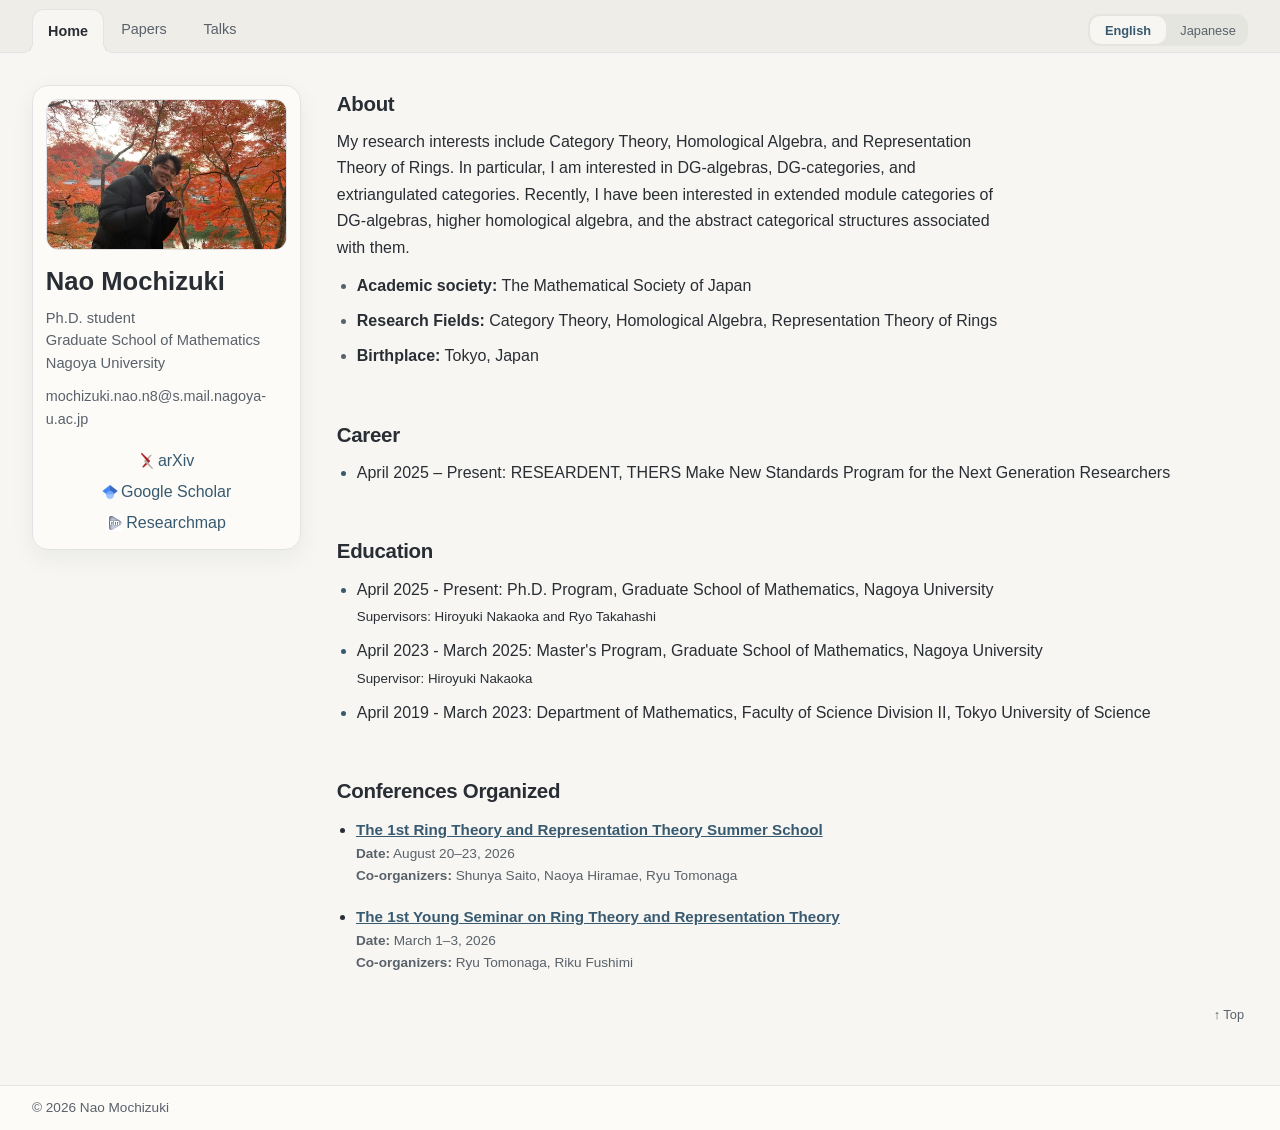
==== commit 3b35d985: "Smooth tab outlines and enlarge desktop email instead of year links" ====
--- a/index.html
+++ b/index.html
@@ -7,7 +7,7 @@
     <link rel="canonical" href="https://naokichi118.github.io/">
     <title>望月直央 | Nao Mochizuki</title>
     <link rel="icon" href="favicon.svg" type="image/svg+xml">
-    <link rel="stylesheet" href="styles.20261114.min.css?v=20261118-desktop-links">
+    <link rel="stylesheet" href="styles.20261114.min.css?v=20261118-tab-outline">
 </head>
 <body data-lang="en">
     <header class="site-header">
--- a/styles.20261114.min.css
+++ b/styles.20261114.min.css
@@ -1 +1 @@
-:root { --primary-color: #292e35; --secondary-color: #59616a; --accent-color: #385a70; --text-color: #292e35; --bg-color: #f7f6f2; --subtle-bg: #f0f1f2; --white: #fcfbf8; --border-color: #e1e3e5; --hover-color: #254457; --surface-shadow: 0 8px 24px rgba(23, 32, 51, 0.06); } * { margin: 0; padding: 0; box-sizing: border-box; } body { font-family: -apple-system, BlinkMacSystemFont, 'Segoe UI', 'Roboto', 'Helvetica', 'Arial', 'Noto Sans JP', sans-serif; line-height: 1.65; color: var(--text-color); background-color: var(--bg-color); -webkit-font-smoothing: antialiased; } .container { width: min(100%, 1280px); margin: 0 auto; padding: 0 clamp(18px, 3vw, 32px); } .site-header { border-bottom: 1px solid var(--border-color); background-color: rgba(252, 251, 248, 0.96); } .header-top { display: flex; justify-content: space-between; } .header-actions { display: flex; align-items: center; gap: 0.5rem; flex-wrap: wrap; } .nav-actions { justify-content: flex-start; } .language-actions { justify-content: flex-end; margin-left: auto; } .header-link { background-color: var(--white); color: var(--text-color); border: 1px solid var(--border-color); padding: 0.42rem 0.85rem; border-radius: 999px; cursor: pointer; font-size: 0.9rem; font-weight: 600; transition: background-color 0.2s ease, border-color 0.2s ease, color 0.2s ease; text-decoration: none; display: inline-flex; align-items: center; justify-content: center; } .nav-actions .header-link { padding: 0; } .header-link:hover { background-color: var(--subtle-bg); border-color: #bdbdbd; } .nav-actions .header-link[aria-current="page"] { background-color: #eaf0f4; } .header-link:focus-visible, .sidebar-link-button:focus-visible { outline: 2px solid var(--hover-color); outline-offset: 2px; } body[data-lang="en"] [lang="ja"] { display: none !important; } body[data-lang="ja"] [lang="en"] { display: none !important; } body[data-lang="en"] .talk-event-native[lang="ja"] { display: block !important; } .page-layout { display: grid; grid-template-columns: clamp(230px, 21vw, 300px) minmax(0, 1fr); gap: clamp(1.25rem, 2.5vw, 2.25rem); align-items: start; padding-top: 2rem; padding-bottom: 3rem; } .content-page { padding-top: 2rem; padding-bottom: 3rem; } .sidebar { position: sticky; top: 20px; border: 1px solid var(--border-color); border-radius: 16px; overflow: hidden; background-color: var(--white); box-shadow: var(--surface-shadow); } .sidebar-inner { padding: clamp(1rem, 1.8vw, 1.35rem); } .sidebar-image { width: 100%; max-width: 100%; margin-bottom: 1rem; } .sidebar-image img { display: block; width: 100%; aspect-ratio: 16 / 10; object-fit: cover; object-position: center 12%; border-radius: 12px; border: 1px solid var(--border-color); } .sidebar-text h1 { font-size: clamp(1.5rem, 2vw, 1.8rem); line-height: 1.2; margin-bottom: 0.65rem; } .sidebar-text h1 span { display: block; font-size: 1em; color: var(--primary-color); margin-top: 0; } .sidebar-links { container-type: inline-size; container-name: profile-links; margin-top: 1rem; } .sidebar-links h2 { font-size: 0.95rem; font-weight: 700; letter-spacing: 0.04em; margin-bottom: 0.85rem; color: var(--secondary-color); } .lead { font-size: 0.92rem; line-height: 1.55; color: var(--secondary-color); margin-bottom: 0.35rem; } .main-content { min-width: 0; } .content-section-inner { padding: 0; } main { padding: 0; } .section { padding: clamp(1.25rem, 2vw, 1.75rem); background-color: var(--white); border: 1px solid var(--border-color); border-radius: 16px; box-shadow: 0 2px 10px rgba(23, 32, 51, 0.035); } .section.alt { background-color: var(--white); } .sidebar.section { padding: 0; box-shadow: var(--surface-shadow); } .section + .section { margin-top: 1rem; } .section h2 { font-size: clamp(1.28rem, 1.6vw, 1.5rem); line-height: 1.25; letter-spacing: -0.015em; margin-bottom: 1rem; padding-bottom: 0.65rem; border-bottom: 1px solid var(--border-color); } .section p, .section li { font-size: 1rem; } .sidebar .lead { font-size: 0.92rem; } .content-section-inner > p { max-width: 75ch; } .profile-list, .career-list, .links-list { padding-left: 1.25rem; } .profile-list { margin-top: 0.75rem; } .profile-list li, .career-list li, .links-list li { margin-bottom: 0.55rem; } .profile-list li::marker, .career-list li::marker { color: var(--accent-color); } .sidebar-links-list { list-style: none; padding-left: 0; } .sidebar-links-list li { margin-bottom: 0; min-width: 0; } .sidebar-link-button { display: flex; align-items: center; justify-content: center; width: 100%; height: 44px; min-height: 44px; padding: 0.25rem 0.15rem; border: 1px solid var(--border-color); border-radius: 8px; background-color: var(--white); color: var(--text-color); text-decoration: none; font-size: 0.8rem; line-height: 1.3; letter-spacing: normal; white-space: nowrap; font-weight: 600; transition: transform 0.15s ease, background-color 0.2s ease, border-color 0.2s ease, box-shadow 0.2s ease; box-shadow: 0 1px 2px rgba(17, 17, 17, 0.04); } .sidebar-link-button > span:last-child { min-width: 0; white-space: nowrap; } .sidebar-link-button:hover { transform: translateY(-1px); background-color: var(--white); border-color: #bdbdbd; color: var(--text-color); box-shadow: 0 4px 12px rgba(17, 17, 17, 0.08); } .sidebar-link-icon { display: inline-flex; flex: 0 0 14px; width: 14px; height: 14px; object-fit: contain; margin-right: 3px; } .organization-grid, .preprints-grid, .published-grid, .talks-grid { display: grid; gap: 0.8rem; } .preprint-card, .published-card, .talk-card { border: 1px solid var(--border-color); border-radius: 12px; background-color: #fbfcfe; box-shadow: none; } .organization-title { font-size: 1rem; line-height: 1.5; margin-bottom: 0.5rem; } .organization-meta { color: var(--secondary-color); font-size: 0.92em; } /**/ .preprint-card::before { width: fit-content; justify-self: start; content: "#" attr(data-order); display: inline-flex; align-items: center; border-radius: 999px; padding: 0.12rem 0.55rem; margin-top: 0.1rem; background-color: #edf3ff; border: 1px solid #cddcff; color: var(--accent-color); font-size: 0.82rem; font-weight: 600; line-height: 1.3; grid-column: 1; grid-row: 1; } .preprint-card { display: grid; grid-template-columns: auto minmax(0, 1fr); column-gap: 0.65rem; align-items: start; } .preprint-header { display: flex; justify-content: space-between; align-items: flex-start; gap: 0.8rem; grid-column: 2; grid-row: 1; min-width: 0; } .preprint-title { font-size: 1rem; line-height: 1.5; } .preprint-authors { color: var(--secondary-color); grid-column: 1 / -1; } .preprint-links { grid-column: 1 / -1; } .published-card { border-color: #c8d0de; background: linear-gradient(180deg, #fbfcff 0%, #ffffff 100%); padding: 1.15rem 1.2rem; display: grid; grid-template-columns: auto minmax(0, 1fr); column-gap: 0.65rem; row-gap: 0.4rem; align-items: start; } .published-card::before { content: "#" attr(data-order); display: inline-flex; align-items: center; border-radius: 999px; padding: 0.12rem 0.55rem; background-color: #edf3ff; border: 1px solid #cddcff; color: var(--accent-color); font-size: 0.82rem; font-weight: 600; line-height: 1.3; width: fit-content; margin-top: 0.1rem; grid-column: 1; grid-row: 1; } .published-header { display: flex; justify-content: space-between; align-items: flex-start; gap: 0.8rem; grid-column: 2; grid-row: 1; min-width: 0; } .published-title { font-size: 1rem; line-height: 1.5; margin: 0; } .published-authors { margin: 0; color: var(--secondary-color); line-height: 1.45; grid-column: 1 / -1; } .published-venue { margin: 0; font-size: 0.95rem; font-weight: 600; color: var(--secondary-color); line-height: 1.35; grid-column: 1 / -1; } .published-links { margin-top: 0.05rem; display: flex; flex-wrap: wrap; gap: 0.45rem; grid-column: 1 / -1; } .talk-header { display: flex; justify-content: space-between; align-items: flex-start; gap: 0.8rem; } .talk-title { font-size: 1rem; line-height: 1.5; } .talk-date { border: 1px solid var(--border-color); border-radius: 999px; padding: 0.12rem 0.55rem; font-size: 0.85rem; color: var(--secondary-color); line-height: 1.3; white-space: nowrap; } .talk-event { margin-top: 0.3rem; color: var(--secondary-color); font-size: 0.92em; } .section .organization-meta, .section .preprint-authors, .section .published-authors, .section .published-venue, .section .talk-event, .section .talk-location { font-size: 1rem; line-height: 1.5; } .organization-meta strong { font-size: inherit; } .badge-arxiv { display: inline-flex; align-items: center; border-radius: 999px; padding: 0.2rem 0.65rem; background-color: #edf3ff; border: 1px solid #cddcff; font-size: 0.88rem; font-weight: 600; text-decoration: none; } a { color: var(--accent-color); } a:hover { color: var(--hover-color); } .site-footer { border-top: 1px solid var(--border-color); padding: .75rem 0; color: var(--secondary-color); background-color: var(--white); } .site-footer p { font-size: .85rem; line-height: 1.5; } @media (max-width: 900px) { .sidebar-link-button { font-size: 0.8rem; } .page-layout { grid-template-columns: 1fr; gap: 1.25rem; padding-top: 1.25rem; } .sidebar { position: static; } .sidebar-inner { display: grid; grid-template-columns: minmax(160px, 220px) minmax(0, 1fr); column-gap: 1.25rem; align-items: center; } .sidebar-image { max-width: 220px; margin-bottom: 0; grid-row: 1 / span 2; } .sidebar-links { grid-column: 2; margin-top: 0.75rem; padding-top: 0.75rem; } } @media (max-width: 768px) { .container { width: 100%; padding: 0 18px; } .container.content-page { padding-top: 1.25rem; padding-bottom: 2rem; } /**/ .header-top { flex-direction: row; align-items: center; gap: 0.5rem; padding-inline: 12px; } .header-actions { flex-wrap: nowrap; gap: 0.25rem; } .language-actions { justify-content: flex-end; margin-left: auto; flex: 0 0 auto; } .header-link { padding: 0.4rem 0.5rem; min-height: 44px; font-size: 0.8125rem; white-space: nowrap; } .nav-actions .header-link { width: 3.75rem; height: 44px; flex-basis: 3.75rem; padding: 0; } .site-header { padding: 0.8rem 0; } .section { padding: 1.1rem; } .section + .section { margin-top: 0.5rem; } .content-section-inner { padding: 0; } } @media (max-width: 600px) { .preprint-card, .published-card { grid-template-columns: minmax(0, 1fr) auto; row-gap: 0.65rem; padding: 1rem; } .preprint-card::before, .published-card::before { grid-column: 1; grid-row: 1; margin-top: 0; } .preprint-header, .published-header { display: contents; } .preprint-title, .published-title { grid-column: 1 / -1; grid-row: 2; } .preprint-authors, .preprint-links, .published-links { margin-top: 0; } .sidebar-inner { display: block; } .sidebar-image { max-width: min(220px, 100%); margin: 0 auto 1rem; } .sidebar-text { text-align: center; } .sidebar-links { margin-top: 0.85rem; } } @media (max-width: 480px) { .sidebar-image { max-width: min(220px, 100%); } .sidebar-text h1 { font-size: 1.55rem; } .section p, .section li { font-size: 0.95rem; } .talk-header { flex-direction: column-reverse; gap: 0.4rem; } } /**/ .language-actions { gap: 0; flex-wrap: nowrap; } .language-option { border: 0; padding: 0; color: var(--text-color); font-family: inherit; cursor: pointer; } .language-option:focus-visible { outline: 2px solid var(--accent-color); outline-offset: -3px; } @media (max-width: 768px) { .language-option { width: 64px; height: 42px; font-size: 12px; } } @media (max-width: 360px) { .nav-actions .header-link { width: 48px; flex-basis: 48px; font-size: 12px; } } /**/ .affiliation-university { white-space: nowrap; } @media (max-width: 768px) { .container.page-layout { padding-top: 1.25rem; padding-bottom: 3rem; } } .sidebar .profile-email { margin-top: 0.6rem; font-size: 0.8rem; overflow-wrap: anywhere; color: var(--secondary-color); } /**/ .sidebar-links-list .sidebar-link-button { width: fit-content; height: auto; min-height: 0; padding: 3px 0; margin-inline: auto; border: 0; border-radius: 0; background: transparent; color: var(--accent-color); font-weight: 400; box-shadow: none; transition: none; } .sidebar-links-list .sidebar-link-button:hover { transform: none; background: transparent; box-shadow: none; text-decoration: underline; } /**/ .organization-grid { gap: 1rem; } .organization-item { padding: 0; border: 0; background: none; box-shadow: none; } .organization-item .organization-title { font-size: 0.95rem; font-weight: 600; margin-bottom: 0.2rem; line-height: 1.45; } .organization-item .organization-meta { font-size: 0.85rem; line-height: 1.5; margin: 0.1rem 0; } /**/ .preprints-grid, .published-grid, .talks-grid { gap: 0.65rem; } .preprint-card, .published-card, .talk-card { padding: 0.75rem 0.9rem; } .preprint-header, .published-header, .talk-header { gap: 0.6rem; } .preprint-authors { margin-top: 0.45rem; } .preprint-links { margin-top: 0.5rem; } @media (max-width: 600px) { .preprint-card, .published-card { row-gap: 0.5rem; } .preprint-authors, .preprint-links { margin-top: 0; } } /**/ .preprint-card, .published-card { padding: 0.6rem 0.8rem; row-gap: 0.3rem; } .preprints-grid, .published-grid { gap: 0.5rem; } .preprint-authors, .preprint-links { margin-top: 0.25rem; } .preprint-links, .published-links { display: flex; flex-wrap: wrap; gap: 0.25rem 0.8rem; } .preprint-links .badge-arxiv, .published-links .badge-arxiv { display: inline; border: 0; border-radius: 0; background: none; padding: 0; font-size: 0.88rem; font-weight: 400; text-decoration: underline; text-underline-offset: 2px; } @media (max-width: 600px) { .preprint-authors, .preprint-links { margin-top: 0; } } /**/ @media (min-width: 901px) { .sidebar-inner { padding: .8rem; } } @media (max-width: 600px) { .sidebar-image { max-width: min(280px, 100%); margin-bottom: .8rem; } } /**/ .page-layout > .main-content > .section { padding: .35rem .25rem; border: 0; border-radius: 0; background: transparent; box-shadow: none; } .page-layout > .main-content > .section + .section { margin-top: 2rem; } .page-layout > .main-content > .section h2 { border-bottom: 0; padding-bottom: 0; margin-bottom: .8rem; } /**/ .content-page > .main-content > .section { padding: .35rem .25rem; border: 0; border-radius: 0; background: transparent; box-shadow: none; } .content-page > .main-content > .section + .section { margin-top: 2rem; } .content-page > .main-content > .section h2 { border-bottom: 0; padding-bottom: 0; margin-bottom: 1rem; } .content-page .preprint-card, .content-page .published-card, .content-page .talk-card { padding: 0; border: 0; border-radius: 0; background: transparent; box-shadow: none; } .talk-event a { text-decoration: underline; text-underline-offset: 2px; } /**/ .content-page .preprint-card, .content-page .published-card { display: block; } .content-page .preprint-card::before, .content-page .published-card::before { display: none; } .content-page .preprint-header, .content-page .published-header { display: block; } .content-page .preprint-title, .content-page .published-title { font-weight: 600; } .content-page .preprint-authors, .content-page .published-authors, .content-page .published-venue, .content-page .paper-year { margin: .2rem 0 0; font-size: .95rem; font-weight: 400; } .content-page .paper-year { color: var(--secondary-color); } .content-page .preprint-links, .content-page .published-links { margin-top: .25rem; } /**/ .content-page .talk-header { display: block; } .content-page .talk-title { font-weight: 600; } .content-page .talk-date { border: 0; border-radius: 0; background: transparent; padding: 0; margin-top: .2rem; font-size: .9rem; font-weight: 400; } .content-page .talk-event, .content-page .talk-location { margin-top: .2rem; font-size: .95rem; } /**/ .content-page .preprint-card, .content-page .published-card, .content-page .talk-card { position: relative; padding-left: 1.8rem; } .content-page .preprint-card::before, .content-page .published-card::before, .content-page .talk-card::before { content: attr(data-order) "."; display: block; position: absolute; left: 0; top: 0; margin: 0; padding: 0; border: 0; border-radius: 0; background: transparent; color: var(--secondary-color); font-size: 1rem; line-height: 1.5; font-weight: 400; } /**/ .profile-list li::marker { color: var(--secondary-color); } /**/ .container.content-page { max-width: 964px; } .content-page .preprints-grid, .content-page .published-grid, .content-page .talks-grid { gap: 1.75rem; } .content-page .preprint-authors, .content-page .published-authors { margin-top: .15rem; } .talk-year-heading { font-size: 1.15rem; line-height: 1.4; color: var(--primary-color); margin: 1rem 0 -.75rem; font-weight: 600; } .talk-year-heading:first-child { margin-top: 0; } /**/ .header-top { flex-wrap: nowrap; gap: .5rem; } .nav-actions { gap: .25rem; flex-wrap: nowrap; } .nav-actions .header-link { width: 4.5rem; flex: 0 0 4.5rem; height: 44px; border: 0; box-shadow: none; font-size: .9rem; font-weight: 500; transition: none; text-decoration: none; } .nav-actions .header-link:hover { background: transparent; color: var(--accent-color); } .language-actions { border: 0; } .language-option { height: 44px; background: transparent; font-size: .8rem; font-weight: 500; } .language-option + .language-option { border-left: 0; } .language-option[aria-pressed="true"] { background: #edf2f4; } @media (max-width: 768px) { .nav-actions .header-link { width: 54px; flex-basis: 54px; font-size: 13px; } .language-option { width: 60px; font-size: 11px; } } @media (max-width: 360px) { .header-top { gap: .25rem; } .nav-actions { gap: 0; } .nav-actions .header-link { width: 46px; flex-basis: 46px; } .language-option { width: 56px; } } /**/ .site-header { padding: .65rem 0 0; background: #eeede8; } .header-top { align-items: flex-end; } .nav-actions { align-items: flex-end; } .nav-actions .header-link { position: relative; border-radius: 12px 12px 0 0; background: transparent; color: var(--secondary-color); } .nav-actions .header-link[aria-current="page"] { z-index: 1; margin-bottom: -1px; background: var(--bg-color); color: var(--primary-color); font-weight: 600; } .nav-actions .header-link[aria-current="page"]::before, .nav-actions .header-link[aria-current="page"]::after { content: ""; position: absolute; bottom: 0; width: 10px; height: 10px; pointer-events: none; } .nav-actions .header-link[aria-current="page"]::before { left: -10px; background: radial-gradient(circle at 0 0, transparent 10px, var(--bg-color) 10.5px); } .nav-actions .header-link[aria-current="page"]::after { right: -10px; background: radial-gradient(circle at 100% 0, transparent 10px, var(--bg-color) 10.5px); } /**/ .site-header { padding-top: .5rem; } .nav-actions .header-link[aria-current="page"] { height: 44px; } .language-actions { margin-bottom: 0; } /**/ .language-actions { position: relative; isolation: isolate; overflow: visible; background: transparent; border-radius: 12px; } .language-actions::before { content: ""; position: absolute; inset: 6px 0; z-index: -2; border-radius: 12px; background: #e5e5df; } .language-option, .language-option[aria-pressed="true"] { position: relative; background: transparent; color: var(--secondary-color); border-radius: 12px; transition: none; } .language-option[aria-pressed="true"] { color: var(--accent-color); font-weight: 600; } .language-option[aria-pressed="true"]::before { content: ""; position: absolute; inset: 8px 2px; z-index: -1; border-radius: 10px; background: var(--bg-color); } /**/ .language-option { width: 80px; } @media (max-width: 768px) { .language-option { width: 66px; } } @media (max-width: 360px) { .language-option { width: 62px; } } /**/ .talks-heading-row { display: flex; align-items: center; gap: 1rem; margin-bottom: 1.25rem; } .content-page > .main-content > .section .talks-heading-row h2 { margin: 0; padding: 0; } .talk-year-nav { display: flex; gap: .35rem; } .talk-year-nav a { display: inline-flex; align-items: center; justify-content: center; min-width: 52px; min-height: 44px; padding: 0 .5rem; border-radius: 8px; background: #eeede8; color: var(--accent-color); font-size: .85rem; text-decoration: none; } .talk-year-nav a:hover { background: #e5e5df; } .talk-year-heading { scroll-margin-top: 70px; } /**/ #talks-top { scroll-margin-top: 70px; } .talk-top-link { justify-self: end; display: inline-flex; align-items: center; min-height: 44px; padding: 0 .25rem; color: var(--secondary-color); font-size: .8rem; text-decoration: none; } .talk-top-link:hover { color: var(--accent-color); } .page-top-row { display: flex; justify-content: flex-end; margin-top: .75rem; } #page-top { scroll-margin-top: 60px; } /**/ .sidebar-links { border-top: 0; padding-top: 0; } .sidebar-links-list { display: flex; flex-wrap: nowrap; justify-content: center; gap: 4px; width: calc(100% + 16px); margin-inline: -8px; } .sidebar-links-list li { flex: 0 0 auto; } .sidebar-links-list .sidebar-link-button { font-size: 12px; } .sidebar-links-list .sidebar-link-icon { width: 12px; height: 12px; flex-basis: 12px; margin-right: 1px; } @container profile-links (min-width: 250px) { .sidebar-links-list { gap: 6px; } .sidebar-links-list .sidebar-link-button { font-size: 13px; } .sidebar-links-list .sidebar-link-icon { width: 14px; height: 14px; flex-basis: 14px; margin-right: 2px; } } /**/ @media (min-width: 901px) { .sidebar-links-list { flex-direction: column; align-items: center; gap: 4px; width: 100%; margin-inline: 0; } .sidebar-links-list .sidebar-link-button { font-size: 1rem; } .sidebar-links-list .sidebar-link-icon { width: 16px; height: 16px; flex-basis: 16px; margin-right: 3px; } } @media (min-width: 901px) { .talk-year-nav a { font-size: 1rem; } }
+:root { --primary-color: #292e35; --secondary-color: #59616a; --accent-color: #385a70; --text-color: #292e35; --bg-color: #f7f6f2; --subtle-bg: #f0f1f2; --white: #fcfbf8; --border-color: #e1e3e5; --hover-color: #254457; --surface-shadow: 0 8px 24px rgba(23, 32, 51, 0.06); } * { margin: 0; padding: 0; box-sizing: border-box; } body { font-family: -apple-system, BlinkMacSystemFont, 'Segoe UI', 'Roboto', 'Helvetica', 'Arial', 'Noto Sans JP', sans-serif; line-height: 1.65; color: var(--text-color); background-color: var(--bg-color); -webkit-font-smoothing: antialiased; } .container { width: min(100%, 1280px); margin: 0 auto; padding: 0 clamp(18px, 3vw, 32px); } .site-header { border-bottom: 1px solid var(--border-color); background-color: rgba(252, 251, 248, 0.96); } .header-top { display: flex; justify-content: space-between; } .header-actions { display: flex; align-items: center; gap: 0.5rem; flex-wrap: wrap; } .nav-actions { justify-content: flex-start; } .language-actions { justify-content: flex-end; margin-left: auto; } .header-link { background-color: var(--white); color: var(--text-color); border: 1px solid var(--border-color); padding: 0.42rem 0.85rem; border-radius: 999px; cursor: pointer; font-size: 0.9rem; font-weight: 600; transition: background-color 0.2s ease, border-color 0.2s ease, color 0.2s ease; text-decoration: none; display: inline-flex; align-items: center; justify-content: center; } .nav-actions .header-link { padding: 0; } .header-link:hover { background-color: var(--subtle-bg); border-color: #bdbdbd; } .nav-actions .header-link[aria-current="page"] { background-color: #eaf0f4; } .header-link:focus-visible, .sidebar-link-button:focus-visible { outline: 2px solid var(--hover-color); outline-offset: 2px; } body[data-lang="en"] [lang="ja"] { display: none !important; } body[data-lang="ja"] [lang="en"] { display: none !important; } body[data-lang="en"] .talk-event-native[lang="ja"] { display: block !important; } .page-layout { display: grid; grid-template-columns: clamp(230px, 21vw, 300px) minmax(0, 1fr); gap: clamp(1.25rem, 2.5vw, 2.25rem); align-items: start; padding-top: 2rem; padding-bottom: 3rem; } .content-page { padding-top: 2rem; padding-bottom: 3rem; } .sidebar { position: sticky; top: 20px; border: 1px solid var(--border-color); border-radius: 16px; overflow: hidden; background-color: var(--white); box-shadow: var(--surface-shadow); } .sidebar-inner { padding: clamp(1rem, 1.8vw, 1.35rem); } .sidebar-image { width: 100%; max-width: 100%; margin-bottom: 1rem; } .sidebar-image img { display: block; width: 100%; aspect-ratio: 16 / 10; object-fit: cover; object-position: center 12%; border-radius: 12px; border: 1px solid var(--border-color); } .sidebar-text h1 { font-size: clamp(1.5rem, 2vw, 1.8rem); line-height: 1.2; margin-bottom: 0.65rem; } .sidebar-text h1 span { display: block; font-size: 1em; color: var(--primary-color); margin-top: 0; } .sidebar-links { container-type: inline-size; container-name: profile-links; margin-top: 1rem; } .sidebar-links h2 { font-size: 0.95rem; font-weight: 700; letter-spacing: 0.04em; margin-bottom: 0.85rem; color: var(--secondary-color); } .lead { font-size: 0.92rem; line-height: 1.55; color: var(--secondary-color); margin-bottom: 0.35rem; } .main-content { min-width: 0; } .content-section-inner { padding: 0; } main { padding: 0; } .section { padding: clamp(1.25rem, 2vw, 1.75rem); background-color: var(--white); border: 1px solid var(--border-color); border-radius: 16px; box-shadow: 0 2px 10px rgba(23, 32, 51, 0.035); } .section.alt { background-color: var(--white); } .sidebar.section { padding: 0; box-shadow: var(--surface-shadow); } .section + .section { margin-top: 1rem; } .section h2 { font-size: clamp(1.28rem, 1.6vw, 1.5rem); line-height: 1.25; letter-spacing: -0.015em; margin-bottom: 1rem; padding-bottom: 0.65rem; border-bottom: 1px solid var(--border-color); } .section p, .section li { font-size: 1rem; } .sidebar .lead { font-size: 0.92rem; } .content-section-inner > p { max-width: 75ch; } .profile-list, .career-list, .links-list { padding-left: 1.25rem; } .profile-list { margin-top: 0.75rem; } .profile-list li, .career-list li, .links-list li { margin-bottom: 0.55rem; } .profile-list li::marker, .career-list li::marker { color: var(--accent-color); } .sidebar-links-list { list-style: none; padding-left: 0; } .sidebar-links-list li { margin-bottom: 0; min-width: 0; } .sidebar-link-button { display: flex; align-items: center; justify-content: center; width: 100%; height: 44px; min-height: 44px; padding: 0.25rem 0.15rem; border: 1px solid var(--border-color); border-radius: 8px; background-color: var(--white); color: var(--text-color); text-decoration: none; font-size: 0.8rem; line-height: 1.3; letter-spacing: normal; white-space: nowrap; font-weight: 600; transition: transform 0.15s ease, background-color 0.2s ease, border-color 0.2s ease, box-shadow 0.2s ease; box-shadow: 0 1px 2px rgba(17, 17, 17, 0.04); } .sidebar-link-button > span:last-child { min-width: 0; white-space: nowrap; } .sidebar-link-button:hover { transform: translateY(-1px); background-color: var(--white); border-color: #bdbdbd; color: var(--text-color); box-shadow: 0 4px 12px rgba(17, 17, 17, 0.08); } .sidebar-link-icon { display: inline-flex; flex: 0 0 14px; width: 14px; height: 14px; object-fit: contain; margin-right: 3px; } .organization-grid, .preprints-grid, .published-grid, .talks-grid { display: grid; gap: 0.8rem; } .preprint-card, .published-card, .talk-card { border: 1px solid var(--border-color); border-radius: 12px; background-color: #fbfcfe; box-shadow: none; } .organization-title { font-size: 1rem; line-height: 1.5; margin-bottom: 0.5rem; } .organization-meta { color: var(--secondary-color); font-size: 0.92em; } /**/ .preprint-card::before { width: fit-content; justify-self: start; content: "#" attr(data-order); display: inline-flex; align-items: center; border-radius: 999px; padding: 0.12rem 0.55rem; margin-top: 0.1rem; background-color: #edf3ff; border: 1px solid #cddcff; color: var(--accent-color); font-size: 0.82rem; font-weight: 600; line-height: 1.3; grid-column: 1; grid-row: 1; } .preprint-card { display: grid; grid-template-columns: auto minmax(0, 1fr); column-gap: 0.65rem; align-items: start; } .preprint-header { display: flex; justify-content: space-between; align-items: flex-start; gap: 0.8rem; grid-column: 2; grid-row: 1; min-width: 0; } .preprint-title { font-size: 1rem; line-height: 1.5; } .preprint-authors { color: var(--secondary-color); grid-column: 1 / -1; } .preprint-links { grid-column: 1 / -1; } .published-card { border-color: #c8d0de; background: linear-gradient(180deg, #fbfcff 0%, #ffffff 100%); padding: 1.15rem 1.2rem; display: grid; grid-template-columns: auto minmax(0, 1fr); column-gap: 0.65rem; row-gap: 0.4rem; align-items: start; } .published-card::before { content: "#" attr(data-order); display: inline-flex; align-items: center; border-radius: 999px; padding: 0.12rem 0.55rem; background-color: #edf3ff; border: 1px solid #cddcff; color: var(--accent-color); font-size: 0.82rem; font-weight: 600; line-height: 1.3; width: fit-content; margin-top: 0.1rem; grid-column: 1; grid-row: 1; } .published-header { display: flex; justify-content: space-between; align-items: flex-start; gap: 0.8rem; grid-column: 2; grid-row: 1; min-width: 0; } .published-title { font-size: 1rem; line-height: 1.5; margin: 0; } .published-authors { margin: 0; color: var(--secondary-color); line-height: 1.45; grid-column: 1 / -1; } .published-venue { margin: 0; font-size: 0.95rem; font-weight: 600; color: var(--secondary-color); line-height: 1.35; grid-column: 1 / -1; } .published-links { margin-top: 0.05rem; display: flex; flex-wrap: wrap; gap: 0.45rem; grid-column: 1 / -1; } .talk-header { display: flex; justify-content: space-between; align-items: flex-start; gap: 0.8rem; } .talk-title { font-size: 1rem; line-height: 1.5; } .talk-date { border: 1px solid var(--border-color); border-radius: 999px; padding: 0.12rem 0.55rem; font-size: 0.85rem; color: var(--secondary-color); line-height: 1.3; white-space: nowrap; } .talk-event { margin-top: 0.3rem; color: var(--secondary-color); font-size: 0.92em; } .section .organization-meta, .section .preprint-authors, .section .published-authors, .section .published-venue, .section .talk-event, .section .talk-location { font-size: 1rem; line-height: 1.5; } .organization-meta strong { font-size: inherit; } .badge-arxiv { display: inline-flex; align-items: center; border-radius: 999px; padding: 0.2rem 0.65rem; background-color: #edf3ff; border: 1px solid #cddcff; font-size: 0.88rem; font-weight: 600; text-decoration: none; } a { color: var(--accent-color); } a:hover { color: var(--hover-color); } .site-footer { border-top: 1px solid var(--border-color); padding: .75rem 0; color: var(--secondary-color); background-color: var(--white); } .site-footer p { font-size: .85rem; line-height: 1.5; } @media (max-width: 900px) { .sidebar-link-button { font-size: 0.8rem; } .page-layout { grid-template-columns: 1fr; gap: 1.25rem; padding-top: 1.25rem; } .sidebar { position: static; } .sidebar-inner { display: grid; grid-template-columns: minmax(160px, 220px) minmax(0, 1fr); column-gap: 1.25rem; align-items: center; } .sidebar-image { max-width: 220px; margin-bottom: 0; grid-row: 1 / span 2; } .sidebar-links { grid-column: 2; margin-top: 0.75rem; padding-top: 0.75rem; } } @media (max-width: 768px) { .container { width: 100%; padding: 0 18px; } .container.content-page { padding-top: 1.25rem; padding-bottom: 2rem; } /**/ .header-top { flex-direction: row; align-items: center; gap: 0.5rem; padding-inline: 12px; } .header-actions { flex-wrap: nowrap; gap: 0.25rem; } .language-actions { justify-content: flex-end; margin-left: auto; flex: 0 0 auto; } .header-link { padding: 0.4rem 0.5rem; min-height: 44px; font-size: 0.8125rem; white-space: nowrap; } .nav-actions .header-link { width: 3.75rem; height: 44px; flex-basis: 3.75rem; padding: 0; } .site-header { padding: 0.8rem 0; } .section { padding: 1.1rem; } .section + .section { margin-top: 0.5rem; } .content-section-inner { padding: 0; } } @media (max-width: 600px) { .preprint-card, .published-card { grid-template-columns: minmax(0, 1fr) auto; row-gap: 0.65rem; padding: 1rem; } .preprint-card::before, .published-card::before { grid-column: 1; grid-row: 1; margin-top: 0; } .preprint-header, .published-header { display: contents; } .preprint-title, .published-title { grid-column: 1 / -1; grid-row: 2; } .preprint-authors, .preprint-links, .published-links { margin-top: 0; } .sidebar-inner { display: block; } .sidebar-image { max-width: min(220px, 100%); margin: 0 auto 1rem; } .sidebar-text { text-align: center; } .sidebar-links { margin-top: 0.85rem; } } @media (max-width: 480px) { .sidebar-image { max-width: min(220px, 100%); } .sidebar-text h1 { font-size: 1.55rem; } .section p, .section li { font-size: 0.95rem; } .talk-header { flex-direction: column-reverse; gap: 0.4rem; } } /**/ .language-actions { gap: 0; flex-wrap: nowrap; } .language-option { border: 0; padding: 0; color: var(--text-color); font-family: inherit; cursor: pointer; } .language-option:focus-visible { outline: 2px solid var(--accent-color); outline-offset: -3px; } @media (max-width: 768px) { .language-option { width: 64px; height: 42px; font-size: 12px; } } @media (max-width: 360px) { .nav-actions .header-link { width: 48px; flex-basis: 48px; font-size: 12px; } } /**/ .affiliation-university { white-space: nowrap; } @media (max-width: 768px) { .container.page-layout { padding-top: 1.25rem; padding-bottom: 3rem; } } .sidebar .profile-email { margin-top: 0.6rem; font-size: 0.8rem; overflow-wrap: anywhere; color: var(--secondary-color); } /**/ .sidebar-links-list .sidebar-link-button { width: fit-content; height: auto; min-height: 0; padding: 3px 0; margin-inline: auto; border: 0; border-radius: 0; background: transparent; color: var(--accent-color); font-weight: 400; box-shadow: none; transition: none; } .sidebar-links-list .sidebar-link-button:hover { transform: none; background: transparent; box-shadow: none; text-decoration: underline; } /**/ .organization-grid { gap: 1rem; } .organization-item { padding: 0; border: 0; background: none; box-shadow: none; } .organization-item .organization-title { font-size: 0.95rem; font-weight: 600; margin-bottom: 0.2rem; line-height: 1.45; } .organization-item .organization-meta { font-size: 0.85rem; line-height: 1.5; margin: 0.1rem 0; } /**/ .preprints-grid, .published-grid, .talks-grid { gap: 0.65rem; } .preprint-card, .published-card, .talk-card { padding: 0.75rem 0.9rem; } .preprint-header, .published-header, .talk-header { gap: 0.6rem; } .preprint-authors { margin-top: 0.45rem; } .preprint-links { margin-top: 0.5rem; } @media (max-width: 600px) { .preprint-card, .published-card { row-gap: 0.5rem; } .preprint-authors, .preprint-links { margin-top: 0; } } /**/ .preprint-card, .published-card { padding: 0.6rem 0.8rem; row-gap: 0.3rem; } .preprints-grid, .published-grid { gap: 0.5rem; } .preprint-authors, .preprint-links { margin-top: 0.25rem; } .preprint-links, .published-links { display: flex; flex-wrap: wrap; gap: 0.25rem 0.8rem; } .preprint-links .badge-arxiv, .published-links .badge-arxiv { display: inline; border: 0; border-radius: 0; background: none; padding: 0; font-size: 0.88rem; font-weight: 400; text-decoration: underline; text-underline-offset: 2px; } @media (max-width: 600px) { .preprint-authors, .preprint-links { margin-top: 0; } } /**/ @media (min-width: 901px) { .sidebar-inner { padding: .8rem; } } @media (max-width: 600px) { .sidebar-image { max-width: min(280px, 100%); margin-bottom: .8rem; } } /**/ .page-layout > .main-content > .section { padding: .35rem .25rem; border: 0; border-radius: 0; background: transparent; box-shadow: none; } .page-layout > .main-content > .section + .section { margin-top: 2rem; } .page-layout > .main-content > .section h2 { border-bottom: 0; padding-bottom: 0; margin-bottom: .8rem; } /**/ .content-page > .main-content > .section { padding: .35rem .25rem; border: 0; border-radius: 0; background: transparent; box-shadow: none; } .content-page > .main-content > .section + .section { margin-top: 2rem; } .content-page > .main-content > .section h2 { border-bottom: 0; padding-bottom: 0; margin-bottom: 1rem; } .content-page .preprint-card, .content-page .published-card, .content-page .talk-card { padding: 0; border: 0; border-radius: 0; background: transparent; box-shadow: none; } .talk-event a { text-decoration: underline; text-underline-offset: 2px; } /**/ .content-page .preprint-card, .content-page .published-card { display: block; } .content-page .preprint-card::before, .content-page .published-card::before { display: none; } .content-page .preprint-header, .content-page .published-header { display: block; } .content-page .preprint-title, .content-page .published-title { font-weight: 600; } .content-page .preprint-authors, .content-page .published-authors, .content-page .published-venue, .content-page .paper-year { margin: .2rem 0 0; font-size: .95rem; font-weight: 400; } .content-page .paper-year { color: var(--secondary-color); } .content-page .preprint-links, .content-page .published-links { margin-top: .25rem; } /**/ .content-page .talk-header { display: block; } .content-page .talk-title { font-weight: 600; } .content-page .talk-date { border: 0; border-radius: 0; background: transparent; padding: 0; margin-top: .2rem; font-size: .9rem; font-weight: 400; } .content-page .talk-event, .content-page .talk-location { margin-top: .2rem; font-size: .95rem; } /**/ .content-page .preprint-card, .content-page .published-card, .content-page .talk-card { position: relative; padding-left: 1.8rem; } .content-page .preprint-card::before, .content-page .published-card::before, .content-page .talk-card::before { content: attr(data-order) "."; display: block; position: absolute; left: 0; top: 0; margin: 0; padding: 0; border: 0; border-radius: 0; background: transparent; color: var(--secondary-color); font-size: 1rem; line-height: 1.5; font-weight: 400; } /**/ .profile-list li::marker { color: var(--secondary-color); } /**/ .container.content-page { max-width: 964px; } .content-page .preprints-grid, .content-page .published-grid, .content-page .talks-grid { gap: 1.75rem; } .content-page .preprint-authors, .content-page .published-authors { margin-top: .15rem; } .talk-year-heading { font-size: 1.15rem; line-height: 1.4; color: var(--primary-color); margin: 1rem 0 -.75rem; font-weight: 600; } .talk-year-heading:first-child { margin-top: 0; } /**/ .header-top { flex-wrap: nowrap; gap: .5rem; } .nav-actions { gap: .25rem; flex-wrap: nowrap; } .nav-actions .header-link { width: 4.5rem; flex: 0 0 4.5rem; height: 44px; border: 0; box-shadow: none; font-size: .9rem; font-weight: 500; transition: none; text-decoration: none; } .nav-actions .header-link:hover { background: transparent; color: var(--accent-color); } .language-actions { border: 0; } .language-option { height: 44px; background: transparent; font-size: .8rem; font-weight: 500; } .language-option + .language-option { border-left: 0; } .language-option[aria-pressed="true"] { background: #edf2f4; } @media (max-width: 768px) { .nav-actions .header-link { width: 54px; flex-basis: 54px; font-size: 13px; } .language-option { width: 60px; font-size: 11px; } } @media (max-width: 360px) { .header-top { gap: .25rem; } .nav-actions { gap: 0; } .nav-actions .header-link { width: 46px; flex-basis: 46px; } .language-option { width: 56px; } } /**/ .site-header { padding: .65rem 0 0; background: #eeede8; } .header-top { align-items: flex-end; } .nav-actions { align-items: flex-end; } .nav-actions .header-link { position: relative; border-radius: 12px 12px 0 0; background: transparent; color: var(--secondary-color); } .nav-actions .header-link[aria-current="page"] { z-index: 1; margin-bottom: -1px; border: 1px solid var(--border-color); border-bottom: 0; background: var(--bg-color); color: var(--primary-color); font-weight: 600; } .nav-actions .header-link[aria-current="page"]::before, .nav-actions .header-link[aria-current="page"]::after { content: ""; position: absolute; bottom: 0; width: 10px; height: 10px; pointer-events: none; } .nav-actions .header-link[aria-current="page"]::before { left: -10px; background: radial-gradient(circle at 0 0, transparent 9px, var(--border-color) 9px 10px, var(--bg-color) 10px); } .nav-actions .header-link[aria-current="page"]::after { right: -10px; background: radial-gradient(circle at 100% 0, transparent 9px, var(--border-color) 9px 10px, var(--bg-color) 10px); } /**/ .site-header { padding-top: .5rem; } .nav-actions .header-link[aria-current="page"] { height: 44px; } .language-actions { margin-bottom: 0; } /**/ .language-actions { position: relative; isolation: isolate; overflow: visible; background: transparent; border-radius: 12px; } .language-actions::before { content: ""; position: absolute; inset: 6px 0; z-index: -2; border-radius: 12px; background: #e5e5df; } .language-option, .language-option[aria-pressed="true"] { position: relative; background: transparent; color: var(--secondary-color); border-radius: 12px; transition: none; } .language-option[aria-pressed="true"] { color: var(--accent-color); font-weight: 600; } .language-option[aria-pressed="true"]::before { content: ""; position: absolute; inset: 8px 2px; z-index: -1; border-radius: 10px; background: var(--bg-color); } /**/ .language-option { width: 80px; } @media (max-width: 768px) { .language-option { width: 66px; } } @media (max-width: 360px) { .language-option { width: 62px; } } /**/ .talks-heading-row { display: flex; align-items: center; gap: 1rem; margin-bottom: 1.25rem; } .content-page > .main-content > .section .talks-heading-row h2 { margin: 0; padding: 0; } .talk-year-nav { display: flex; gap: .35rem; } .talk-year-nav a { display: inline-flex; align-items: center; justify-content: center; min-width: 52px; min-height: 44px; padding: 0 .5rem; border-radius: 8px; background: #eeede8; color: var(--accent-color); font-size: .85rem; text-decoration: none; } .talk-year-nav a:hover { background: #e5e5df; } .talk-year-heading { scroll-margin-top: 70px; } /**/ #talks-top { scroll-margin-top: 70px; } .talk-top-link { justify-self: end; display: inline-flex; align-items: center; min-height: 44px; padding: 0 .25rem; color: var(--secondary-color); font-size: .8rem; text-decoration: none; } .talk-top-link:hover { color: var(--accent-color); } .page-top-row { display: flex; justify-content: flex-end; margin-top: .75rem; } #page-top { scroll-margin-top: 60px; } /**/ .sidebar-links { border-top: 0; padding-top: 0; } .sidebar-links-list { display: flex; flex-wrap: nowrap; justify-content: center; gap: 4px; width: calc(100% + 16px); margin-inline: -8px; } .sidebar-links-list li { flex: 0 0 auto; } .sidebar-links-list .sidebar-link-button { font-size: 12px; } .sidebar-links-list .sidebar-link-icon { width: 12px; height: 12px; flex-basis: 12px; margin-right: 1px; } @container profile-links (min-width: 250px) { .sidebar-links-list { gap: 6px; } .sidebar-links-list .sidebar-link-button { font-size: 13px; } .sidebar-links-list .sidebar-link-icon { width: 14px; height: 14px; flex-basis: 14px; margin-right: 2px; } } /**/ @media (min-width: 901px) { .sidebar-links-list { flex-direction: column; align-items: center; gap: 4px; width: 100%; margin-inline: 0; } .sidebar-links-list .sidebar-link-button { font-size: 1rem; } .sidebar-links-list .sidebar-link-icon { width: 16px; height: 16px; flex-basis: 16px; margin-right: 3px; } } @media (min-width: 901px) { .sidebar .profile-email { font-size: .9rem; } }
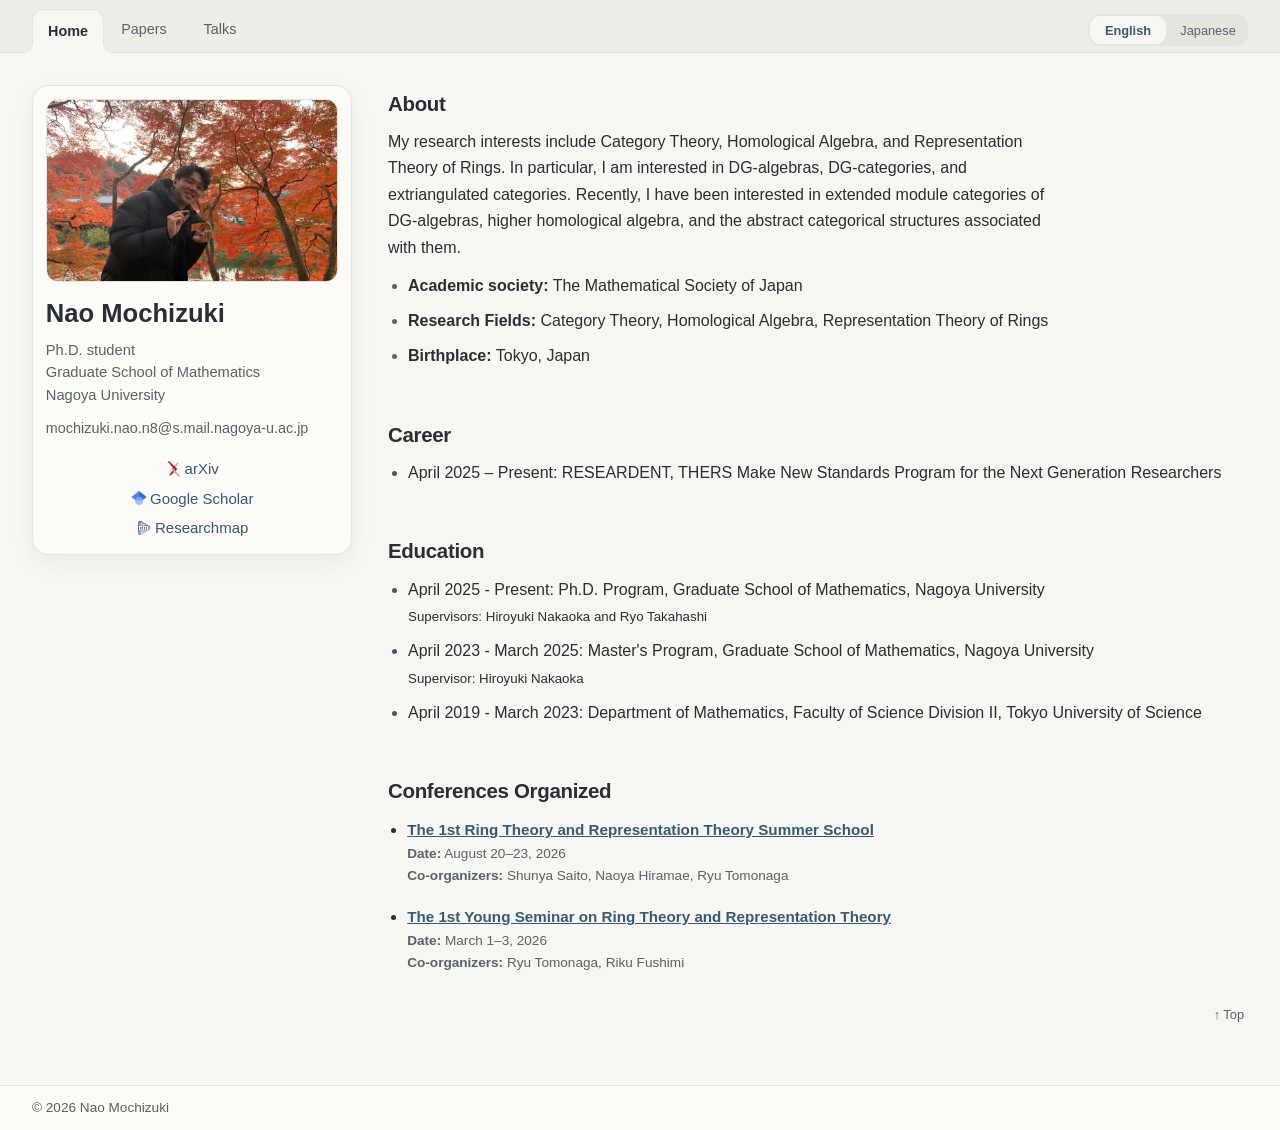
==== commit 04b7ca00: "Keep desktop email on one line and balance profile link type" ====
--- a/index.html
+++ b/index.html
@@ -7,7 +7,7 @@
     <link rel="canonical" href="https://naokichi118.github.io/">
     <title>望月直央 | Nao Mochizuki</title>
     <link rel="icon" href="favicon.svg" type="image/svg+xml">
-    <link rel="stylesheet" href="styles.20261114.min.css?v=20261118-tab-outline">
+    <link rel="stylesheet" href="styles.20261114.min.css?v=20261118-email-line">
 </head>
 <body data-lang="en">
     <header class="site-header">
--- a/styles.20261114.min.css
+++ b/styles.20261114.min.css
@@ -1 +1 @@
-:root { --primary-color: #292e35; --secondary-color: #59616a; --accent-color: #385a70; --text-color: #292e35; --bg-color: #f7f6f2; --subtle-bg: #f0f1f2; --white: #fcfbf8; --border-color: #e1e3e5; --hover-color: #254457; --surface-shadow: 0 8px 24px rgba(23, 32, 51, 0.06); } * { margin: 0; padding: 0; box-sizing: border-box; } body { font-family: -apple-system, BlinkMacSystemFont, 'Segoe UI', 'Roboto', 'Helvetica', 'Arial', 'Noto Sans JP', sans-serif; line-height: 1.65; color: var(--text-color); background-color: var(--bg-color); -webkit-font-smoothing: antialiased; } .container { width: min(100%, 1280px); margin: 0 auto; padding: 0 clamp(18px, 3vw, 32px); } .site-header { border-bottom: 1px solid var(--border-color); background-color: rgba(252, 251, 248, 0.96); } .header-top { display: flex; justify-content: space-between; } .header-actions { display: flex; align-items: center; gap: 0.5rem; flex-wrap: wrap; } .nav-actions { justify-content: flex-start; } .language-actions { justify-content: flex-end; margin-left: auto; } .header-link { background-color: var(--white); color: var(--text-color); border: 1px solid var(--border-color); padding: 0.42rem 0.85rem; border-radius: 999px; cursor: pointer; font-size: 0.9rem; font-weight: 600; transition: background-color 0.2s ease, border-color 0.2s ease, color 0.2s ease; text-decoration: none; display: inline-flex; align-items: center; justify-content: center; } .nav-actions .header-link { padding: 0; } .header-link:hover { background-color: var(--subtle-bg); border-color: #bdbdbd; } .nav-actions .header-link[aria-current="page"] { background-color: #eaf0f4; } .header-link:focus-visible, .sidebar-link-button:focus-visible { outline: 2px solid var(--hover-color); outline-offset: 2px; } body[data-lang="en"] [lang="ja"] { display: none !important; } body[data-lang="ja"] [lang="en"] { display: none !important; } body[data-lang="en"] .talk-event-native[lang="ja"] { display: block !important; } .page-layout { display: grid; grid-template-columns: clamp(230px, 21vw, 300px) minmax(0, 1fr); gap: clamp(1.25rem, 2.5vw, 2.25rem); align-items: start; padding-top: 2rem; padding-bottom: 3rem; } .content-page { padding-top: 2rem; padding-bottom: 3rem; } .sidebar { position: sticky; top: 20px; border: 1px solid var(--border-color); border-radius: 16px; overflow: hidden; background-color: var(--white); box-shadow: var(--surface-shadow); } .sidebar-inner { padding: clamp(1rem, 1.8vw, 1.35rem); } .sidebar-image { width: 100%; max-width: 100%; margin-bottom: 1rem; } .sidebar-image img { display: block; width: 100%; aspect-ratio: 16 / 10; object-fit: cover; object-position: center 12%; border-radius: 12px; border: 1px solid var(--border-color); } .sidebar-text h1 { font-size: clamp(1.5rem, 2vw, 1.8rem); line-height: 1.2; margin-bottom: 0.65rem; } .sidebar-text h1 span { display: block; font-size: 1em; color: var(--primary-color); margin-top: 0; } .sidebar-links { container-type: inline-size; container-name: profile-links; margin-top: 1rem; } .sidebar-links h2 { font-size: 0.95rem; font-weight: 700; letter-spacing: 0.04em; margin-bottom: 0.85rem; color: var(--secondary-color); } .lead { font-size: 0.92rem; line-height: 1.55; color: var(--secondary-color); margin-bottom: 0.35rem; } .main-content { min-width: 0; } .content-section-inner { padding: 0; } main { padding: 0; } .section { padding: clamp(1.25rem, 2vw, 1.75rem); background-color: var(--white); border: 1px solid var(--border-color); border-radius: 16px; box-shadow: 0 2px 10px rgba(23, 32, 51, 0.035); } .section.alt { background-color: var(--white); } .sidebar.section { padding: 0; box-shadow: var(--surface-shadow); } .section + .section { margin-top: 1rem; } .section h2 { font-size: clamp(1.28rem, 1.6vw, 1.5rem); line-height: 1.25; letter-spacing: -0.015em; margin-bottom: 1rem; padding-bottom: 0.65rem; border-bottom: 1px solid var(--border-color); } .section p, .section li { font-size: 1rem; } .sidebar .lead { font-size: 0.92rem; } .content-section-inner > p { max-width: 75ch; } .profile-list, .career-list, .links-list { padding-left: 1.25rem; } .profile-list { margin-top: 0.75rem; } .profile-list li, .career-list li, .links-list li { margin-bottom: 0.55rem; } .profile-list li::marker, .career-list li::marker { color: var(--accent-color); } .sidebar-links-list { list-style: none; padding-left: 0; } .sidebar-links-list li { margin-bottom: 0; min-width: 0; } .sidebar-link-button { display: flex; align-items: center; justify-content: center; width: 100%; height: 44px; min-height: 44px; padding: 0.25rem 0.15rem; border: 1px solid var(--border-color); border-radius: 8px; background-color: var(--white); color: var(--text-color); text-decoration: none; font-size: 0.8rem; line-height: 1.3; letter-spacing: normal; white-space: nowrap; font-weight: 600; transition: transform 0.15s ease, background-color 0.2s ease, border-color 0.2s ease, box-shadow 0.2s ease; box-shadow: 0 1px 2px rgba(17, 17, 17, 0.04); } .sidebar-link-button > span:last-child { min-width: 0; white-space: nowrap; } .sidebar-link-button:hover { transform: translateY(-1px); background-color: var(--white); border-color: #bdbdbd; color: var(--text-color); box-shadow: 0 4px 12px rgba(17, 17, 17, 0.08); } .sidebar-link-icon { display: inline-flex; flex: 0 0 14px; width: 14px; height: 14px; object-fit: contain; margin-right: 3px; } .organization-grid, .preprints-grid, .published-grid, .talks-grid { display: grid; gap: 0.8rem; } .preprint-card, .published-card, .talk-card { border: 1px solid var(--border-color); border-radius: 12px; background-color: #fbfcfe; box-shadow: none; } .organization-title { font-size: 1rem; line-height: 1.5; margin-bottom: 0.5rem; } .organization-meta { color: var(--secondary-color); font-size: 0.92em; } /**/ .preprint-card::before { width: fit-content; justify-self: start; content: "#" attr(data-order); display: inline-flex; align-items: center; border-radius: 999px; padding: 0.12rem 0.55rem; margin-top: 0.1rem; background-color: #edf3ff; border: 1px solid #cddcff; color: var(--accent-color); font-size: 0.82rem; font-weight: 600; line-height: 1.3; grid-column: 1; grid-row: 1; } .preprint-card { display: grid; grid-template-columns: auto minmax(0, 1fr); column-gap: 0.65rem; align-items: start; } .preprint-header { display: flex; justify-content: space-between; align-items: flex-start; gap: 0.8rem; grid-column: 2; grid-row: 1; min-width: 0; } .preprint-title { font-size: 1rem; line-height: 1.5; } .preprint-authors { color: var(--secondary-color); grid-column: 1 / -1; } .preprint-links { grid-column: 1 / -1; } .published-card { border-color: #c8d0de; background: linear-gradient(180deg, #fbfcff 0%, #ffffff 100%); padding: 1.15rem 1.2rem; display: grid; grid-template-columns: auto minmax(0, 1fr); column-gap: 0.65rem; row-gap: 0.4rem; align-items: start; } .published-card::before { content: "#" attr(data-order); display: inline-flex; align-items: center; border-radius: 999px; padding: 0.12rem 0.55rem; background-color: #edf3ff; border: 1px solid #cddcff; color: var(--accent-color); font-size: 0.82rem; font-weight: 600; line-height: 1.3; width: fit-content; margin-top: 0.1rem; grid-column: 1; grid-row: 1; } .published-header { display: flex; justify-content: space-between; align-items: flex-start; gap: 0.8rem; grid-column: 2; grid-row: 1; min-width: 0; } .published-title { font-size: 1rem; line-height: 1.5; margin: 0; } .published-authors { margin: 0; color: var(--secondary-color); line-height: 1.45; grid-column: 1 / -1; } .published-venue { margin: 0; font-size: 0.95rem; font-weight: 600; color: var(--secondary-color); line-height: 1.35; grid-column: 1 / -1; } .published-links { margin-top: 0.05rem; display: flex; flex-wrap: wrap; gap: 0.45rem; grid-column: 1 / -1; } .talk-header { display: flex; justify-content: space-between; align-items: flex-start; gap: 0.8rem; } .talk-title { font-size: 1rem; line-height: 1.5; } .talk-date { border: 1px solid var(--border-color); border-radius: 999px; padding: 0.12rem 0.55rem; font-size: 0.85rem; color: var(--secondary-color); line-height: 1.3; white-space: nowrap; } .talk-event { margin-top: 0.3rem; color: var(--secondary-color); font-size: 0.92em; } .section .organization-meta, .section .preprint-authors, .section .published-authors, .section .published-venue, .section .talk-event, .section .talk-location { font-size: 1rem; line-height: 1.5; } .organization-meta strong { font-size: inherit; } .badge-arxiv { display: inline-flex; align-items: center; border-radius: 999px; padding: 0.2rem 0.65rem; background-color: #edf3ff; border: 1px solid #cddcff; font-size: 0.88rem; font-weight: 600; text-decoration: none; } a { color: var(--accent-color); } a:hover { color: var(--hover-color); } .site-footer { border-top: 1px solid var(--border-color); padding: .75rem 0; color: var(--secondary-color); background-color: var(--white); } .site-footer p { font-size: .85rem; line-height: 1.5; } @media (max-width: 900px) { .sidebar-link-button { font-size: 0.8rem; } .page-layout { grid-template-columns: 1fr; gap: 1.25rem; padding-top: 1.25rem; } .sidebar { position: static; } .sidebar-inner { display: grid; grid-template-columns: minmax(160px, 220px) minmax(0, 1fr); column-gap: 1.25rem; align-items: center; } .sidebar-image { max-width: 220px; margin-bottom: 0; grid-row: 1 / span 2; } .sidebar-links { grid-column: 2; margin-top: 0.75rem; padding-top: 0.75rem; } } @media (max-width: 768px) { .container { width: 100%; padding: 0 18px; } .container.content-page { padding-top: 1.25rem; padding-bottom: 2rem; } /**/ .header-top { flex-direction: row; align-items: center; gap: 0.5rem; padding-inline: 12px; } .header-actions { flex-wrap: nowrap; gap: 0.25rem; } .language-actions { justify-content: flex-end; margin-left: auto; flex: 0 0 auto; } .header-link { padding: 0.4rem 0.5rem; min-height: 44px; font-size: 0.8125rem; white-space: nowrap; } .nav-actions .header-link { width: 3.75rem; height: 44px; flex-basis: 3.75rem; padding: 0; } .site-header { padding: 0.8rem 0; } .section { padding: 1.1rem; } .section + .section { margin-top: 0.5rem; } .content-section-inner { padding: 0; } } @media (max-width: 600px) { .preprint-card, .published-card { grid-template-columns: minmax(0, 1fr) auto; row-gap: 0.65rem; padding: 1rem; } .preprint-card::before, .published-card::before { grid-column: 1; grid-row: 1; margin-top: 0; } .preprint-header, .published-header { display: contents; } .preprint-title, .published-title { grid-column: 1 / -1; grid-row: 2; } .preprint-authors, .preprint-links, .published-links { margin-top: 0; } .sidebar-inner { display: block; } .sidebar-image { max-width: min(220px, 100%); margin: 0 auto 1rem; } .sidebar-text { text-align: center; } .sidebar-links { margin-top: 0.85rem; } } @media (max-width: 480px) { .sidebar-image { max-width: min(220px, 100%); } .sidebar-text h1 { font-size: 1.55rem; } .section p, .section li { font-size: 0.95rem; } .talk-header { flex-direction: column-reverse; gap: 0.4rem; } } /**/ .language-actions { gap: 0; flex-wrap: nowrap; } .language-option { border: 0; padding: 0; color: var(--text-color); font-family: inherit; cursor: pointer; } .language-option:focus-visible { outline: 2px solid var(--accent-color); outline-offset: -3px; } @media (max-width: 768px) { .language-option { width: 64px; height: 42px; font-size: 12px; } } @media (max-width: 360px) { .nav-actions .header-link { width: 48px; flex-basis: 48px; font-size: 12px; } } /**/ .affiliation-university { white-space: nowrap; } @media (max-width: 768px) { .container.page-layout { padding-top: 1.25rem; padding-bottom: 3rem; } } .sidebar .profile-email { margin-top: 0.6rem; font-size: 0.8rem; overflow-wrap: anywhere; color: var(--secondary-color); } /**/ .sidebar-links-list .sidebar-link-button { width: fit-content; height: auto; min-height: 0; padding: 3px 0; margin-inline: auto; border: 0; border-radius: 0; background: transparent; color: var(--accent-color); font-weight: 400; box-shadow: none; transition: none; } .sidebar-links-list .sidebar-link-button:hover { transform: none; background: transparent; box-shadow: none; text-decoration: underline; } /**/ .organization-grid { gap: 1rem; } .organization-item { padding: 0; border: 0; background: none; box-shadow: none; } .organization-item .organization-title { font-size: 0.95rem; font-weight: 600; margin-bottom: 0.2rem; line-height: 1.45; } .organization-item .organization-meta { font-size: 0.85rem; line-height: 1.5; margin: 0.1rem 0; } /**/ .preprints-grid, .published-grid, .talks-grid { gap: 0.65rem; } .preprint-card, .published-card, .talk-card { padding: 0.75rem 0.9rem; } .preprint-header, .published-header, .talk-header { gap: 0.6rem; } .preprint-authors { margin-top: 0.45rem; } .preprint-links { margin-top: 0.5rem; } @media (max-width: 600px) { .preprint-card, .published-card { row-gap: 0.5rem; } .preprint-authors, .preprint-links { margin-top: 0; } } /**/ .preprint-card, .published-card { padding: 0.6rem 0.8rem; row-gap: 0.3rem; } .preprints-grid, .published-grid { gap: 0.5rem; } .preprint-authors, .preprint-links { margin-top: 0.25rem; } .preprint-links, .published-links { display: flex; flex-wrap: wrap; gap: 0.25rem 0.8rem; } .preprint-links .badge-arxiv, .published-links .badge-arxiv { display: inline; border: 0; border-radius: 0; background: none; padding: 0; font-size: 0.88rem; font-weight: 400; text-decoration: underline; text-underline-offset: 2px; } @media (max-width: 600px) { .preprint-authors, .preprint-links { margin-top: 0; } } /**/ @media (min-width: 901px) { .sidebar-inner { padding: .8rem; } } @media (max-width: 600px) { .sidebar-image { max-width: min(280px, 100%); margin-bottom: .8rem; } } /**/ .page-layout > .main-content > .section { padding: .35rem .25rem; border: 0; border-radius: 0; background: transparent; box-shadow: none; } .page-layout > .main-content > .section + .section { margin-top: 2rem; } .page-layout > .main-content > .section h2 { border-bottom: 0; padding-bottom: 0; margin-bottom: .8rem; } /**/ .content-page > .main-content > .section { padding: .35rem .25rem; border: 0; border-radius: 0; background: transparent; box-shadow: none; } .content-page > .main-content > .section + .section { margin-top: 2rem; } .content-page > .main-content > .section h2 { border-bottom: 0; padding-bottom: 0; margin-bottom: 1rem; } .content-page .preprint-card, .content-page .published-card, .content-page .talk-card { padding: 0; border: 0; border-radius: 0; background: transparent; box-shadow: none; } .talk-event a { text-decoration: underline; text-underline-offset: 2px; } /**/ .content-page .preprint-card, .content-page .published-card { display: block; } .content-page .preprint-card::before, .content-page .published-card::before { display: none; } .content-page .preprint-header, .content-page .published-header { display: block; } .content-page .preprint-title, .content-page .published-title { font-weight: 600; } .content-page .preprint-authors, .content-page .published-authors, .content-page .published-venue, .content-page .paper-year { margin: .2rem 0 0; font-size: .95rem; font-weight: 400; } .content-page .paper-year { color: var(--secondary-color); } .content-page .preprint-links, .content-page .published-links { margin-top: .25rem; } /**/ .content-page .talk-header { display: block; } .content-page .talk-title { font-weight: 600; } .content-page .talk-date { border: 0; border-radius: 0; background: transparent; padding: 0; margin-top: .2rem; font-size: .9rem; font-weight: 400; } .content-page .talk-event, .content-page .talk-location { margin-top: .2rem; font-size: .95rem; } /**/ .content-page .preprint-card, .content-page .published-card, .content-page .talk-card { position: relative; padding-left: 1.8rem; } .content-page .preprint-card::before, .content-page .published-card::before, .content-page .talk-card::before { content: attr(data-order) "."; display: block; position: absolute; left: 0; top: 0; margin: 0; padding: 0; border: 0; border-radius: 0; background: transparent; color: var(--secondary-color); font-size: 1rem; line-height: 1.5; font-weight: 400; } /**/ .profile-list li::marker { color: var(--secondary-color); } /**/ .container.content-page { max-width: 964px; } .content-page .preprints-grid, .content-page .published-grid, .content-page .talks-grid { gap: 1.75rem; } .content-page .preprint-authors, .content-page .published-authors { margin-top: .15rem; } .talk-year-heading { font-size: 1.15rem; line-height: 1.4; color: var(--primary-color); margin: 1rem 0 -.75rem; font-weight: 600; } .talk-year-heading:first-child { margin-top: 0; } /**/ .header-top { flex-wrap: nowrap; gap: .5rem; } .nav-actions { gap: .25rem; flex-wrap: nowrap; } .nav-actions .header-link { width: 4.5rem; flex: 0 0 4.5rem; height: 44px; border: 0; box-shadow: none; font-size: .9rem; font-weight: 500; transition: none; text-decoration: none; } .nav-actions .header-link:hover { background: transparent; color: var(--accent-color); } .language-actions { border: 0; } .language-option { height: 44px; background: transparent; font-size: .8rem; font-weight: 500; } .language-option + .language-option { border-left: 0; } .language-option[aria-pressed="true"] { background: #edf2f4; } @media (max-width: 768px) { .nav-actions .header-link { width: 54px; flex-basis: 54px; font-size: 13px; } .language-option { width: 60px; font-size: 11px; } } @media (max-width: 360px) { .header-top { gap: .25rem; } .nav-actions { gap: 0; } .nav-actions .header-link { width: 46px; flex-basis: 46px; } .language-option { width: 56px; } } /**/ .site-header { padding: .65rem 0 0; background: #eeede8; } .header-top { align-items: flex-end; } .nav-actions { align-items: flex-end; } .nav-actions .header-link { position: relative; border-radius: 12px 12px 0 0; background: transparent; color: var(--secondary-color); } .nav-actions .header-link[aria-current="page"] { z-index: 1; margin-bottom: -1px; border: 1px solid var(--border-color); border-bottom: 0; background: var(--bg-color); color: var(--primary-color); font-weight: 600; } .nav-actions .header-link[aria-current="page"]::before, .nav-actions .header-link[aria-current="page"]::after { content: ""; position: absolute; bottom: 0; width: 10px; height: 10px; pointer-events: none; } .nav-actions .header-link[aria-current="page"]::before { left: -10px; background: radial-gradient(circle at 0 0, transparent 9px, var(--border-color) 9px 10px, var(--bg-color) 10px); } .nav-actions .header-link[aria-current="page"]::after { right: -10px; background: radial-gradient(circle at 100% 0, transparent 9px, var(--border-color) 9px 10px, var(--bg-color) 10px); } /**/ .site-header { padding-top: .5rem; } .nav-actions .header-link[aria-current="page"] { height: 44px; } .language-actions { margin-bottom: 0; } /**/ .language-actions { position: relative; isolation: isolate; overflow: visible; background: transparent; border-radius: 12px; } .language-actions::before { content: ""; position: absolute; inset: 6px 0; z-index: -2; border-radius: 12px; background: #e5e5df; } .language-option, .language-option[aria-pressed="true"] { position: relative; background: transparent; color: var(--secondary-color); border-radius: 12px; transition: none; } .language-option[aria-pressed="true"] { color: var(--accent-color); font-weight: 600; } .language-option[aria-pressed="true"]::before { content: ""; position: absolute; inset: 8px 2px; z-index: -1; border-radius: 10px; background: var(--bg-color); } /**/ .language-option { width: 80px; } @media (max-width: 768px) { .language-option { width: 66px; } } @media (max-width: 360px) { .language-option { width: 62px; } } /**/ .talks-heading-row { display: flex; align-items: center; gap: 1rem; margin-bottom: 1.25rem; } .content-page > .main-content > .section .talks-heading-row h2 { margin: 0; padding: 0; } .talk-year-nav { display: flex; gap: .35rem; } .talk-year-nav a { display: inline-flex; align-items: center; justify-content: center; min-width: 52px; min-height: 44px; padding: 0 .5rem; border-radius: 8px; background: #eeede8; color: var(--accent-color); font-size: .85rem; text-decoration: none; } .talk-year-nav a:hover { background: #e5e5df; } .talk-year-heading { scroll-margin-top: 70px; } /**/ #talks-top { scroll-margin-top: 70px; } .talk-top-link { justify-self: end; display: inline-flex; align-items: center; min-height: 44px; padding: 0 .25rem; color: var(--secondary-color); font-size: .8rem; text-decoration: none; } .talk-top-link:hover { color: var(--accent-color); } .page-top-row { display: flex; justify-content: flex-end; margin-top: .75rem; } #page-top { scroll-margin-top: 60px; } /**/ .sidebar-links { border-top: 0; padding-top: 0; } .sidebar-links-list { display: flex; flex-wrap: nowrap; justify-content: center; gap: 4px; width: calc(100% + 16px); margin-inline: -8px; } .sidebar-links-list li { flex: 0 0 auto; } .sidebar-links-list .sidebar-link-button { font-size: 12px; } .sidebar-links-list .sidebar-link-icon { width: 12px; height: 12px; flex-basis: 12px; margin-right: 1px; } @container profile-links (min-width: 250px) { .sidebar-links-list { gap: 6px; } .sidebar-links-list .sidebar-link-button { font-size: 13px; } .sidebar-links-list .sidebar-link-icon { width: 14px; height: 14px; flex-basis: 14px; margin-right: 2px; } } /**/ @media (min-width: 901px) { .sidebar-links-list { flex-direction: column; align-items: center; gap: 4px; width: 100%; margin-inline: 0; } .sidebar-links-list .sidebar-link-button { font-size: 1rem; } .sidebar-links-list .sidebar-link-icon { width: 16px; height: 16px; flex-basis: 16px; margin-right: 3px; } } @media (min-width: 901px) { .sidebar .profile-email { font-size: .9rem; } }
+:root { --primary-color: #292e35; --secondary-color: #59616a; --accent-color: #385a70; --text-color: #292e35; --bg-color: #f7f6f2; --subtle-bg: #f0f1f2; --white: #fcfbf8; --border-color: #e1e3e5; --hover-color: #254457; --surface-shadow: 0 8px 24px rgba(23, 32, 51, 0.06); } * { margin: 0; padding: 0; box-sizing: border-box; } body { font-family: -apple-system, BlinkMacSystemFont, 'Segoe UI', 'Roboto', 'Helvetica', 'Arial', 'Noto Sans JP', sans-serif; line-height: 1.65; color: var(--text-color); background-color: var(--bg-color); -webkit-font-smoothing: antialiased; } .container { width: min(100%, 1280px); margin: 0 auto; padding: 0 clamp(18px, 3vw, 32px); } .site-header { border-bottom: 1px solid var(--border-color); background-color: rgba(252, 251, 248, 0.96); } .header-top { display: flex; justify-content: space-between; } .header-actions { display: flex; align-items: center; gap: 0.5rem; flex-wrap: wrap; } .nav-actions { justify-content: flex-start; } .language-actions { justify-content: flex-end; margin-left: auto; } .header-link { background-color: var(--white); color: var(--text-color); border: 1px solid var(--border-color); padding: 0.42rem 0.85rem; border-radius: 999px; cursor: pointer; font-size: 0.9rem; font-weight: 600; transition: background-color 0.2s ease, border-color 0.2s ease, color 0.2s ease; text-decoration: none; display: inline-flex; align-items: center; justify-content: center; } .nav-actions .header-link { padding: 0; } .header-link:hover { background-color: var(--subtle-bg); border-color: #bdbdbd; } .nav-actions .header-link[aria-current="page"] { background-color: #eaf0f4; } .header-link:focus-visible, .sidebar-link-button:focus-visible { outline: 2px solid var(--hover-color); outline-offset: 2px; } body[data-lang="en"] [lang="ja"] { display: none !important; } body[data-lang="ja"] [lang="en"] { display: none !important; } body[data-lang="en"] .talk-event-native[lang="ja"] { display: block !important; } .page-layout { display: grid; grid-template-columns: clamp(230px, 21vw, 300px) minmax(0, 1fr); gap: clamp(1.25rem, 2.5vw, 2.25rem); align-items: start; padding-top: 2rem; padding-bottom: 3rem; } .content-page { padding-top: 2rem; padding-bottom: 3rem; } .sidebar { position: sticky; top: 20px; border: 1px solid var(--border-color); border-radius: 16px; overflow: hidden; background-color: var(--white); box-shadow: var(--surface-shadow); } .sidebar-inner { padding: clamp(1rem, 1.8vw, 1.35rem); } .sidebar-image { width: 100%; max-width: 100%; margin-bottom: 1rem; } .sidebar-image img { display: block; width: 100%; aspect-ratio: 16 / 10; object-fit: cover; object-position: center 12%; border-radius: 12px; border: 1px solid var(--border-color); } .sidebar-text h1 { font-size: clamp(1.5rem, 2vw, 1.8rem); line-height: 1.2; margin-bottom: 0.65rem; } .sidebar-text h1 span { display: block; font-size: 1em; color: var(--primary-color); margin-top: 0; } .sidebar-links { container-type: inline-size; container-name: profile-links; margin-top: 1rem; } .sidebar-links h2 { font-size: 0.95rem; font-weight: 700; letter-spacing: 0.04em; margin-bottom: 0.85rem; color: var(--secondary-color); } .lead { font-size: 0.92rem; line-height: 1.55; color: var(--secondary-color); margin-bottom: 0.35rem; } .main-content { min-width: 0; } .content-section-inner { padding: 0; } main { padding: 0; } .section { padding: clamp(1.25rem, 2vw, 1.75rem); background-color: var(--white); border: 1px solid var(--border-color); border-radius: 16px; box-shadow: 0 2px 10px rgba(23, 32, 51, 0.035); } .section.alt { background-color: var(--white); } .sidebar.section { padding: 0; box-shadow: var(--surface-shadow); } .section + .section { margin-top: 1rem; } .section h2 { font-size: clamp(1.28rem, 1.6vw, 1.5rem); line-height: 1.25; letter-spacing: -0.015em; margin-bottom: 1rem; padding-bottom: 0.65rem; border-bottom: 1px solid var(--border-color); } .section p, .section li { font-size: 1rem; } .sidebar .lead { font-size: 0.92rem; } .content-section-inner > p { max-width: 75ch; } .profile-list, .career-list, .links-list { padding-left: 1.25rem; } .profile-list { margin-top: 0.75rem; } .profile-list li, .career-list li, .links-list li { margin-bottom: 0.55rem; } .profile-list li::marker, .career-list li::marker { color: var(--accent-color); } .sidebar-links-list { list-style: none; padding-left: 0; } .sidebar-links-list li { margin-bottom: 0; min-width: 0; } .sidebar-link-button { display: flex; align-items: center; justify-content: center; width: 100%; height: 44px; min-height: 44px; padding: 0.25rem 0.15rem; border: 1px solid var(--border-color); border-radius: 8px; background-color: var(--white); color: var(--text-color); text-decoration: none; font-size: 0.8rem; line-height: 1.3; letter-spacing: normal; white-space: nowrap; font-weight: 600; transition: transform 0.15s ease, background-color 0.2s ease, border-color 0.2s ease, box-shadow 0.2s ease; box-shadow: 0 1px 2px rgba(17, 17, 17, 0.04); } .sidebar-link-button > span:last-child { min-width: 0; white-space: nowrap; } .sidebar-link-button:hover { transform: translateY(-1px); background-color: var(--white); border-color: #bdbdbd; color: var(--text-color); box-shadow: 0 4px 12px rgba(17, 17, 17, 0.08); } .sidebar-link-icon { display: inline-flex; flex: 0 0 14px; width: 14px; height: 14px; object-fit: contain; margin-right: 3px; } .organization-grid, .preprints-grid, .published-grid, .talks-grid { display: grid; gap: 0.8rem; } .preprint-card, .published-card, .talk-card { border: 1px solid var(--border-color); border-radius: 12px; background-color: #fbfcfe; box-shadow: none; } .organization-title { font-size: 1rem; line-height: 1.5; margin-bottom: 0.5rem; } .organization-meta { color: var(--secondary-color); font-size: 0.92em; } /**/ .preprint-card::before { width: fit-content; justify-self: start; content: "#" attr(data-order); display: inline-flex; align-items: center; border-radius: 999px; padding: 0.12rem 0.55rem; margin-top: 0.1rem; background-color: #edf3ff; border: 1px solid #cddcff; color: var(--accent-color); font-size: 0.82rem; font-weight: 600; line-height: 1.3; grid-column: 1; grid-row: 1; } .preprint-card { display: grid; grid-template-columns: auto minmax(0, 1fr); column-gap: 0.65rem; align-items: start; } .preprint-header { display: flex; justify-content: space-between; align-items: flex-start; gap: 0.8rem; grid-column: 2; grid-row: 1; min-width: 0; } .preprint-title { font-size: 1rem; line-height: 1.5; } .preprint-authors { color: var(--secondary-color); grid-column: 1 / -1; } .preprint-links { grid-column: 1 / -1; } .published-card { border-color: #c8d0de; background: linear-gradient(180deg, #fbfcff 0%, #ffffff 100%); padding: 1.15rem 1.2rem; display: grid; grid-template-columns: auto minmax(0, 1fr); column-gap: 0.65rem; row-gap: 0.4rem; align-items: start; } .published-card::before { content: "#" attr(data-order); display: inline-flex; align-items: center; border-radius: 999px; padding: 0.12rem 0.55rem; background-color: #edf3ff; border: 1px solid #cddcff; color: var(--accent-color); font-size: 0.82rem; font-weight: 600; line-height: 1.3; width: fit-content; margin-top: 0.1rem; grid-column: 1; grid-row: 1; } .published-header { display: flex; justify-content: space-between; align-items: flex-start; gap: 0.8rem; grid-column: 2; grid-row: 1; min-width: 0; } .published-title { font-size: 1rem; line-height: 1.5; margin: 0; } .published-authors { margin: 0; color: var(--secondary-color); line-height: 1.45; grid-column: 1 / -1; } .published-venue { margin: 0; font-size: 0.95rem; font-weight: 600; color: var(--secondary-color); line-height: 1.35; grid-column: 1 / -1; } .published-links { margin-top: 0.05rem; display: flex; flex-wrap: wrap; gap: 0.45rem; grid-column: 1 / -1; } .talk-header { display: flex; justify-content: space-between; align-items: flex-start; gap: 0.8rem; } .talk-title { font-size: 1rem; line-height: 1.5; } .talk-date { border: 1px solid var(--border-color); border-radius: 999px; padding: 0.12rem 0.55rem; font-size: 0.85rem; color: var(--secondary-color); line-height: 1.3; white-space: nowrap; } .talk-event { margin-top: 0.3rem; color: var(--secondary-color); font-size: 0.92em; } .section .organization-meta, .section .preprint-authors, .section .published-authors, .section .published-venue, .section .talk-event, .section .talk-location { font-size: 1rem; line-height: 1.5; } .organization-meta strong { font-size: inherit; } .badge-arxiv { display: inline-flex; align-items: center; border-radius: 999px; padding: 0.2rem 0.65rem; background-color: #edf3ff; border: 1px solid #cddcff; font-size: 0.88rem; font-weight: 600; text-decoration: none; } a { color: var(--accent-color); } a:hover { color: var(--hover-color); } .site-footer { border-top: 1px solid var(--border-color); padding: .75rem 0; color: var(--secondary-color); background-color: var(--white); } .site-footer p { font-size: .85rem; line-height: 1.5; } @media (max-width: 900px) { .sidebar-link-button { font-size: 0.8rem; } .page-layout { grid-template-columns: 1fr; gap: 1.25rem; padding-top: 1.25rem; } .sidebar { position: static; } .sidebar-inner { display: grid; grid-template-columns: minmax(160px, 220px) minmax(0, 1fr); column-gap: 1.25rem; align-items: center; } .sidebar-image { max-width: 220px; margin-bottom: 0; grid-row: 1 / span 2; } .sidebar-links { grid-column: 2; margin-top: 0.75rem; padding-top: 0.75rem; } } @media (max-width: 768px) { .container { width: 100%; padding: 0 18px; } .container.content-page { padding-top: 1.25rem; padding-bottom: 2rem; } /**/ .header-top { flex-direction: row; align-items: center; gap: 0.5rem; padding-inline: 12px; } .header-actions { flex-wrap: nowrap; gap: 0.25rem; } .language-actions { justify-content: flex-end; margin-left: auto; flex: 0 0 auto; } .header-link { padding: 0.4rem 0.5rem; min-height: 44px; font-size: 0.8125rem; white-space: nowrap; } .nav-actions .header-link { width: 3.75rem; height: 44px; flex-basis: 3.75rem; padding: 0; } .site-header { padding: 0.8rem 0; } .section { padding: 1.1rem; } .section + .section { margin-top: 0.5rem; } .content-section-inner { padding: 0; } } @media (max-width: 600px) { .preprint-card, .published-card { grid-template-columns: minmax(0, 1fr) auto; row-gap: 0.65rem; padding: 1rem; } .preprint-card::before, .published-card::before { grid-column: 1; grid-row: 1; margin-top: 0; } .preprint-header, .published-header { display: contents; } .preprint-title, .published-title { grid-column: 1 / -1; grid-row: 2; } .preprint-authors, .preprint-links, .published-links { margin-top: 0; } .sidebar-inner { display: block; } .sidebar-image { max-width: min(220px, 100%); margin: 0 auto 1rem; } .sidebar-text { text-align: center; } .sidebar-links { margin-top: 0.85rem; } } @media (max-width: 480px) { .sidebar-image { max-width: min(220px, 100%); } .sidebar-text h1 { font-size: 1.55rem; } .section p, .section li { font-size: 0.95rem; } .talk-header { flex-direction: column-reverse; gap: 0.4rem; } } /**/ .language-actions { gap: 0; flex-wrap: nowrap; } .language-option { border: 0; padding: 0; color: var(--text-color); font-family: inherit; cursor: pointer; } .language-option:focus-visible { outline: 2px solid var(--accent-color); outline-offset: -3px; } @media (max-width: 768px) { .language-option { width: 64px; height: 42px; font-size: 12px; } } @media (max-width: 360px) { .nav-actions .header-link { width: 48px; flex-basis: 48px; font-size: 12px; } } /**/ .affiliation-university { white-space: nowrap; } @media (max-width: 768px) { .container.page-layout { padding-top: 1.25rem; padding-bottom: 3rem; } } .sidebar .profile-email { margin-top: 0.6rem; font-size: 0.8rem; overflow-wrap: anywhere; color: var(--secondary-color); } /**/ .sidebar-links-list .sidebar-link-button { width: fit-content; height: auto; min-height: 0; padding: 3px 0; margin-inline: auto; border: 0; border-radius: 0; background: transparent; color: var(--accent-color); font-weight: 400; box-shadow: none; transition: none; } .sidebar-links-list .sidebar-link-button:hover { transform: none; background: transparent; box-shadow: none; text-decoration: underline; } /**/ .organization-grid { gap: 1rem; } .organization-item { padding: 0; border: 0; background: none; box-shadow: none; } .organization-item .organization-title { font-size: 0.95rem; font-weight: 600; margin-bottom: 0.2rem; line-height: 1.45; } .organization-item .organization-meta { font-size: 0.85rem; line-height: 1.5; margin: 0.1rem 0; } /**/ .preprints-grid, .published-grid, .talks-grid { gap: 0.65rem; } .preprint-card, .published-card, .talk-card { padding: 0.75rem 0.9rem; } .preprint-header, .published-header, .talk-header { gap: 0.6rem; } .preprint-authors { margin-top: 0.45rem; } .preprint-links { margin-top: 0.5rem; } @media (max-width: 600px) { .preprint-card, .published-card { row-gap: 0.5rem; } .preprint-authors, .preprint-links { margin-top: 0; } } /**/ .preprint-card, .published-card { padding: 0.6rem 0.8rem; row-gap: 0.3rem; } .preprints-grid, .published-grid { gap: 0.5rem; } .preprint-authors, .preprint-links { margin-top: 0.25rem; } .preprint-links, .published-links { display: flex; flex-wrap: wrap; gap: 0.25rem 0.8rem; } .preprint-links .badge-arxiv, .published-links .badge-arxiv { display: inline; border: 0; border-radius: 0; background: none; padding: 0; font-size: 0.88rem; font-weight: 400; text-decoration: underline; text-underline-offset: 2px; } @media (max-width: 600px) { .preprint-authors, .preprint-links { margin-top: 0; } } /**/ @media (min-width: 901px) { .sidebar-inner { padding: .8rem; } } @media (max-width: 600px) { .sidebar-image { max-width: min(280px, 100%); margin-bottom: .8rem; } } /**/ .page-layout > .main-content > .section { padding: .35rem .25rem; border: 0; border-radius: 0; background: transparent; box-shadow: none; } .page-layout > .main-content > .section + .section { margin-top: 2rem; } .page-layout > .main-content > .section h2 { border-bottom: 0; padding-bottom: 0; margin-bottom: .8rem; } /**/ .content-page > .main-content > .section { padding: .35rem .25rem; border: 0; border-radius: 0; background: transparent; box-shadow: none; } .content-page > .main-content > .section + .section { margin-top: 2rem; } .content-page > .main-content > .section h2 { border-bottom: 0; padding-bottom: 0; margin-bottom: 1rem; } .content-page .preprint-card, .content-page .published-card, .content-page .talk-card { padding: 0; border: 0; border-radius: 0; background: transparent; box-shadow: none; } .talk-event a { text-decoration: underline; text-underline-offset: 2px; } /**/ .content-page .preprint-card, .content-page .published-card { display: block; } .content-page .preprint-card::before, .content-page .published-card::before { display: none; } .content-page .preprint-header, .content-page .published-header { display: block; } .content-page .preprint-title, .content-page .published-title { font-weight: 600; } .content-page .preprint-authors, .content-page .published-authors, .content-page .published-venue, .content-page .paper-year { margin: .2rem 0 0; font-size: .95rem; font-weight: 400; } .content-page .paper-year { color: var(--secondary-color); } .content-page .preprint-links, .content-page .published-links { margin-top: .25rem; } /**/ .content-page .talk-header { display: block; } .content-page .talk-title { font-weight: 600; } .content-page .talk-date { border: 0; border-radius: 0; background: transparent; padding: 0; margin-top: .2rem; font-size: .9rem; font-weight: 400; } .content-page .talk-event, .content-page .talk-location { margin-top: .2rem; font-size: .95rem; } /**/ .content-page .preprint-card, .content-page .published-card, .content-page .talk-card { position: relative; padding-left: 1.8rem; } .content-page .preprint-card::before, .content-page .published-card::before, .content-page .talk-card::before { content: attr(data-order) "."; display: block; position: absolute; left: 0; top: 0; margin: 0; padding: 0; border: 0; border-radius: 0; background: transparent; color: var(--secondary-color); font-size: 1rem; line-height: 1.5; font-weight: 400; } /**/ .profile-list li::marker { color: var(--secondary-color); } /**/ .container.content-page { max-width: 964px; } .content-page .preprints-grid, .content-page .published-grid, .content-page .talks-grid { gap: 1.75rem; } .content-page .preprint-authors, .content-page .published-authors { margin-top: .15rem; } .talk-year-heading { font-size: 1.15rem; line-height: 1.4; color: var(--primary-color); margin: 1rem 0 -.75rem; font-weight: 600; } .talk-year-heading:first-child { margin-top: 0; } /**/ .header-top { flex-wrap: nowrap; gap: .5rem; } .nav-actions { gap: .25rem; flex-wrap: nowrap; } .nav-actions .header-link { width: 4.5rem; flex: 0 0 4.5rem; height: 44px; border: 0; box-shadow: none; font-size: .9rem; font-weight: 500; transition: none; text-decoration: none; } .nav-actions .header-link:hover { background: transparent; color: var(--accent-color); } .language-actions { border: 0; } .language-option { height: 44px; background: transparent; font-size: .8rem; font-weight: 500; } .language-option + .language-option { border-left: 0; } .language-option[aria-pressed="true"] { background: #edf2f4; } @media (max-width: 768px) { .nav-actions .header-link { width: 54px; flex-basis: 54px; font-size: 13px; } .language-option { width: 60px; font-size: 11px; } } @media (max-width: 360px) { .header-top { gap: .25rem; } .nav-actions { gap: 0; } .nav-actions .header-link { width: 46px; flex-basis: 46px; } .language-option { width: 56px; } } /**/ .site-header { padding: .65rem 0 0; background: #eeede8; } .header-top { align-items: flex-end; } .nav-actions { align-items: flex-end; } .nav-actions .header-link { position: relative; border-radius: 12px 12px 0 0; background: transparent; color: var(--secondary-color); } .nav-actions .header-link[aria-current="page"] { z-index: 1; margin-bottom: -1px; border: 1px solid var(--border-color); border-bottom: 0; background: var(--bg-color); color: var(--primary-color); font-weight: 600; } .nav-actions .header-link[aria-current="page"]::before, .nav-actions .header-link[aria-current="page"]::after { content: ""; position: absolute; bottom: 0; width: 10px; height: 10px; pointer-events: none; } .nav-actions .header-link[aria-current="page"]::before { left: -10px; background: radial-gradient(circle at 0 0, transparent 9px, var(--border-color) 9px 10px, var(--bg-color) 10px); } .nav-actions .header-link[aria-current="page"]::after { right: -10px; background: radial-gradient(circle at 100% 0, transparent 9px, var(--border-color) 9px 10px, var(--bg-color) 10px); } /**/ .site-header { padding-top: .5rem; } .nav-actions .header-link[aria-current="page"] { height: 44px; } .language-actions { margin-bottom: 0; } /**/ .language-actions { position: relative; isolation: isolate; overflow: visible; background: transparent; border-radius: 12px; } .language-actions::before { content: ""; position: absolute; inset: 6px 0; z-index: -2; border-radius: 12px; background: #e5e5df; } .language-option, .language-option[aria-pressed="true"] { position: relative; background: transparent; color: var(--secondary-color); border-radius: 12px; transition: none; } .language-option[aria-pressed="true"] { color: var(--accent-color); font-weight: 600; } .language-option[aria-pressed="true"]::before { content: ""; position: absolute; inset: 8px 2px; z-index: -1; border-radius: 10px; background: var(--bg-color); } /**/ .language-option { width: 80px; } @media (max-width: 768px) { .language-option { width: 66px; } } @media (max-width: 360px) { .language-option { width: 62px; } } /**/ .talks-heading-row { display: flex; align-items: center; gap: 1rem; margin-bottom: 1.25rem; } .content-page > .main-content > .section .talks-heading-row h2 { margin: 0; padding: 0; } .talk-year-nav { display: flex; gap: .35rem; } .talk-year-nav a { display: inline-flex; align-items: center; justify-content: center; min-width: 52px; min-height: 44px; padding: 0 .5rem; border-radius: 8px; background: #eeede8; color: var(--accent-color); font-size: .85rem; text-decoration: none; } .talk-year-nav a:hover { background: #e5e5df; } .talk-year-heading { scroll-margin-top: 70px; } /**/ #talks-top { scroll-margin-top: 70px; } .talk-top-link { justify-self: end; display: inline-flex; align-items: center; min-height: 44px; padding: 0 .25rem; color: var(--secondary-color); font-size: .8rem; text-decoration: none; } .talk-top-link:hover { color: var(--accent-color); } .page-top-row { display: flex; justify-content: flex-end; margin-top: .75rem; } #page-top { scroll-margin-top: 60px; } /**/ .sidebar-links { border-top: 0; padding-top: 0; } .sidebar-links-list { display: flex; flex-wrap: nowrap; justify-content: center; gap: 4px; width: calc(100% + 16px); margin-inline: -8px; } .sidebar-links-list li { flex: 0 0 auto; } .sidebar-links-list .sidebar-link-button { font-size: 12px; } .sidebar-links-list .sidebar-link-icon { width: 12px; height: 12px; flex-basis: 12px; margin-right: 1px; } @container profile-links (min-width: 250px) { .sidebar-links-list { gap: 6px; } .sidebar-links-list .sidebar-link-button { font-size: 13px; } .sidebar-links-list .sidebar-link-icon { width: 14px; height: 14px; flex-basis: 14px; margin-right: 2px; } } /**/ @media (min-width: 901px) { .sidebar-links-list { flex-direction: column; align-items: center; gap: 4px; width: 100%; margin-inline: 0; } .sidebar-links-list .sidebar-link-button { font-size: .9375rem; } .sidebar-links-list .sidebar-link-icon { width: 16px; height: 16px; flex-basis: 16px; margin-right: 3px; } } @media (min-width: 901px) { .page-layout { grid-template-columns: clamp(320px, 25vw, 340px) minmax(0, 1fr); } .sidebar .profile-email { font-size: .9rem; white-space: nowrap; overflow-wrap: normal; } }
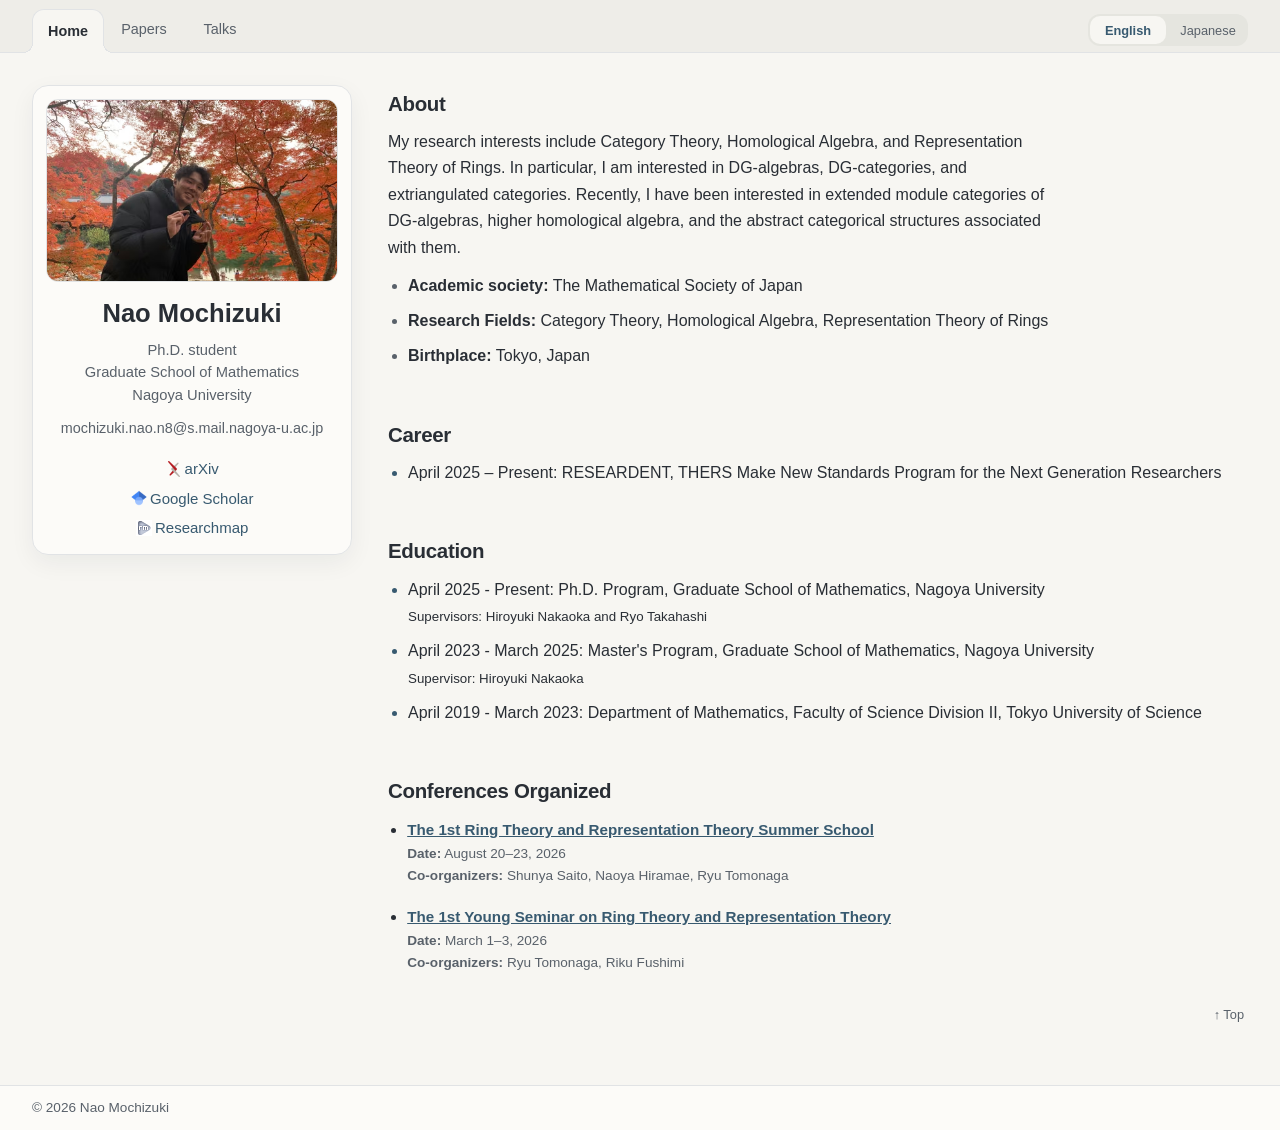
==== commit 64af70e5: "Center desktop profile card text" ====
--- a/index.html
+++ b/index.html
@@ -7,7 +7,7 @@
     <link rel="canonical" href="https://naokichi118.github.io/">
     <title>望月直央 | Nao Mochizuki</title>
     <link rel="icon" href="favicon.svg" type="image/svg+xml">
-    <link rel="stylesheet" href="styles.20261114.min.css?v=20261118-email-line">
+    <link rel="stylesheet" href="styles.20261114.min.css?v=20261119-profile-center">
 </head>
 <body data-lang="en">
     <header class="site-header">
--- a/styles.20261114.min.css
+++ b/styles.20261114.min.css
@@ -1 +1 @@
-:root { --primary-color: #292e35; --secondary-color: #59616a; --accent-color: #385a70; --text-color: #292e35; --bg-color: #f7f6f2; --subtle-bg: #f0f1f2; --white: #fcfbf8; --border-color: #e1e3e5; --hover-color: #254457; --surface-shadow: 0 8px 24px rgba(23, 32, 51, 0.06); } * { margin: 0; padding: 0; box-sizing: border-box; } body { font-family: -apple-system, BlinkMacSystemFont, 'Segoe UI', 'Roboto', 'Helvetica', 'Arial', 'Noto Sans JP', sans-serif; line-height: 1.65; color: var(--text-color); background-color: var(--bg-color); -webkit-font-smoothing: antialiased; } .container { width: min(100%, 1280px); margin: 0 auto; padding: 0 clamp(18px, 3vw, 32px); } .site-header { border-bottom: 1px solid var(--border-color); background-color: rgba(252, 251, 248, 0.96); } .header-top { display: flex; justify-content: space-between; } .header-actions { display: flex; align-items: center; gap: 0.5rem; flex-wrap: wrap; } .nav-actions { justify-content: flex-start; } .language-actions { justify-content: flex-end; margin-left: auto; } .header-link { background-color: var(--white); color: var(--text-color); border: 1px solid var(--border-color); padding: 0.42rem 0.85rem; border-radius: 999px; cursor: pointer; font-size: 0.9rem; font-weight: 600; transition: background-color 0.2s ease, border-color 0.2s ease, color 0.2s ease; text-decoration: none; display: inline-flex; align-items: center; justify-content: center; } .nav-actions .header-link { padding: 0; } .header-link:hover { background-color: var(--subtle-bg); border-color: #bdbdbd; } .nav-actions .header-link[aria-current="page"] { background-color: #eaf0f4; } .header-link:focus-visible, .sidebar-link-button:focus-visible { outline: 2px solid var(--hover-color); outline-offset: 2px; } body[data-lang="en"] [lang="ja"] { display: none !important; } body[data-lang="ja"] [lang="en"] { display: none !important; } body[data-lang="en"] .talk-event-native[lang="ja"] { display: block !important; } .page-layout { display: grid; grid-template-columns: clamp(230px, 21vw, 300px) minmax(0, 1fr); gap: clamp(1.25rem, 2.5vw, 2.25rem); align-items: start; padding-top: 2rem; padding-bottom: 3rem; } .content-page { padding-top: 2rem; padding-bottom: 3rem; } .sidebar { position: sticky; top: 20px; border: 1px solid var(--border-color); border-radius: 16px; overflow: hidden; background-color: var(--white); box-shadow: var(--surface-shadow); } .sidebar-inner { padding: clamp(1rem, 1.8vw, 1.35rem); } .sidebar-image { width: 100%; max-width: 100%; margin-bottom: 1rem; } .sidebar-image img { display: block; width: 100%; aspect-ratio: 16 / 10; object-fit: cover; object-position: center 12%; border-radius: 12px; border: 1px solid var(--border-color); } .sidebar-text h1 { font-size: clamp(1.5rem, 2vw, 1.8rem); line-height: 1.2; margin-bottom: 0.65rem; } .sidebar-text h1 span { display: block; font-size: 1em; color: var(--primary-color); margin-top: 0; } .sidebar-links { container-type: inline-size; container-name: profile-links; margin-top: 1rem; } .sidebar-links h2 { font-size: 0.95rem; font-weight: 700; letter-spacing: 0.04em; margin-bottom: 0.85rem; color: var(--secondary-color); } .lead { font-size: 0.92rem; line-height: 1.55; color: var(--secondary-color); margin-bottom: 0.35rem; } .main-content { min-width: 0; } .content-section-inner { padding: 0; } main { padding: 0; } .section { padding: clamp(1.25rem, 2vw, 1.75rem); background-color: var(--white); border: 1px solid var(--border-color); border-radius: 16px; box-shadow: 0 2px 10px rgba(23, 32, 51, 0.035); } .section.alt { background-color: var(--white); } .sidebar.section { padding: 0; box-shadow: var(--surface-shadow); } .section + .section { margin-top: 1rem; } .section h2 { font-size: clamp(1.28rem, 1.6vw, 1.5rem); line-height: 1.25; letter-spacing: -0.015em; margin-bottom: 1rem; padding-bottom: 0.65rem; border-bottom: 1px solid var(--border-color); } .section p, .section li { font-size: 1rem; } .sidebar .lead { font-size: 0.92rem; } .content-section-inner > p { max-width: 75ch; } .profile-list, .career-list, .links-list { padding-left: 1.25rem; } .profile-list { margin-top: 0.75rem; } .profile-list li, .career-list li, .links-list li { margin-bottom: 0.55rem; } .profile-list li::marker, .career-list li::marker { color: var(--accent-color); } .sidebar-links-list { list-style: none; padding-left: 0; } .sidebar-links-list li { margin-bottom: 0; min-width: 0; } .sidebar-link-button { display: flex; align-items: center; justify-content: center; width: 100%; height: 44px; min-height: 44px; padding: 0.25rem 0.15rem; border: 1px solid var(--border-color); border-radius: 8px; background-color: var(--white); color: var(--text-color); text-decoration: none; font-size: 0.8rem; line-height: 1.3; letter-spacing: normal; white-space: nowrap; font-weight: 600; transition: transform 0.15s ease, background-color 0.2s ease, border-color 0.2s ease, box-shadow 0.2s ease; box-shadow: 0 1px 2px rgba(17, 17, 17, 0.04); } .sidebar-link-button > span:last-child { min-width: 0; white-space: nowrap; } .sidebar-link-button:hover { transform: translateY(-1px); background-color: var(--white); border-color: #bdbdbd; color: var(--text-color); box-shadow: 0 4px 12px rgba(17, 17, 17, 0.08); } .sidebar-link-icon { display: inline-flex; flex: 0 0 14px; width: 14px; height: 14px; object-fit: contain; margin-right: 3px; } .organization-grid, .preprints-grid, .published-grid, .talks-grid { display: grid; gap: 0.8rem; } .preprint-card, .published-card, .talk-card { border: 1px solid var(--border-color); border-radius: 12px; background-color: #fbfcfe; box-shadow: none; } .organization-title { font-size: 1rem; line-height: 1.5; margin-bottom: 0.5rem; } .organization-meta { color: var(--secondary-color); font-size: 0.92em; } /**/ .preprint-card::before { width: fit-content; justify-self: start; content: "#" attr(data-order); display: inline-flex; align-items: center; border-radius: 999px; padding: 0.12rem 0.55rem; margin-top: 0.1rem; background-color: #edf3ff; border: 1px solid #cddcff; color: var(--accent-color); font-size: 0.82rem; font-weight: 600; line-height: 1.3; grid-column: 1; grid-row: 1; } .preprint-card { display: grid; grid-template-columns: auto minmax(0, 1fr); column-gap: 0.65rem; align-items: start; } .preprint-header { display: flex; justify-content: space-between; align-items: flex-start; gap: 0.8rem; grid-column: 2; grid-row: 1; min-width: 0; } .preprint-title { font-size: 1rem; line-height: 1.5; } .preprint-authors { color: var(--secondary-color); grid-column: 1 / -1; } .preprint-links { grid-column: 1 / -1; } .published-card { border-color: #c8d0de; background: linear-gradient(180deg, #fbfcff 0%, #ffffff 100%); padding: 1.15rem 1.2rem; display: grid; grid-template-columns: auto minmax(0, 1fr); column-gap: 0.65rem; row-gap: 0.4rem; align-items: start; } .published-card::before { content: "#" attr(data-order); display: inline-flex; align-items: center; border-radius: 999px; padding: 0.12rem 0.55rem; background-color: #edf3ff; border: 1px solid #cddcff; color: var(--accent-color); font-size: 0.82rem; font-weight: 600; line-height: 1.3; width: fit-content; margin-top: 0.1rem; grid-column: 1; grid-row: 1; } .published-header { display: flex; justify-content: space-between; align-items: flex-start; gap: 0.8rem; grid-column: 2; grid-row: 1; min-width: 0; } .published-title { font-size: 1rem; line-height: 1.5; margin: 0; } .published-authors { margin: 0; color: var(--secondary-color); line-height: 1.45; grid-column: 1 / -1; } .published-venue { margin: 0; font-size: 0.95rem; font-weight: 600; color: var(--secondary-color); line-height: 1.35; grid-column: 1 / -1; } .published-links { margin-top: 0.05rem; display: flex; flex-wrap: wrap; gap: 0.45rem; grid-column: 1 / -1; } .talk-header { display: flex; justify-content: space-between; align-items: flex-start; gap: 0.8rem; } .talk-title { font-size: 1rem; line-height: 1.5; } .talk-date { border: 1px solid var(--border-color); border-radius: 999px; padding: 0.12rem 0.55rem; font-size: 0.85rem; color: var(--secondary-color); line-height: 1.3; white-space: nowrap; } .talk-event { margin-top: 0.3rem; color: var(--secondary-color); font-size: 0.92em; } .section .organization-meta, .section .preprint-authors, .section .published-authors, .section .published-venue, .section .talk-event, .section .talk-location { font-size: 1rem; line-height: 1.5; } .organization-meta strong { font-size: inherit; } .badge-arxiv { display: inline-flex; align-items: center; border-radius: 999px; padding: 0.2rem 0.65rem; background-color: #edf3ff; border: 1px solid #cddcff; font-size: 0.88rem; font-weight: 600; text-decoration: none; } a { color: var(--accent-color); } a:hover { color: var(--hover-color); } .site-footer { border-top: 1px solid var(--border-color); padding: .75rem 0; color: var(--secondary-color); background-color: var(--white); } .site-footer p { font-size: .85rem; line-height: 1.5; } @media (max-width: 900px) { .sidebar-link-button { font-size: 0.8rem; } .page-layout { grid-template-columns: 1fr; gap: 1.25rem; padding-top: 1.25rem; } .sidebar { position: static; } .sidebar-inner { display: grid; grid-template-columns: minmax(160px, 220px) minmax(0, 1fr); column-gap: 1.25rem; align-items: center; } .sidebar-image { max-width: 220px; margin-bottom: 0; grid-row: 1 / span 2; } .sidebar-links { grid-column: 2; margin-top: 0.75rem; padding-top: 0.75rem; } } @media (max-width: 768px) { .container { width: 100%; padding: 0 18px; } .container.content-page { padding-top: 1.25rem; padding-bottom: 2rem; } /**/ .header-top { flex-direction: row; align-items: center; gap: 0.5rem; padding-inline: 12px; } .header-actions { flex-wrap: nowrap; gap: 0.25rem; } .language-actions { justify-content: flex-end; margin-left: auto; flex: 0 0 auto; } .header-link { padding: 0.4rem 0.5rem; min-height: 44px; font-size: 0.8125rem; white-space: nowrap; } .nav-actions .header-link { width: 3.75rem; height: 44px; flex-basis: 3.75rem; padding: 0; } .site-header { padding: 0.8rem 0; } .section { padding: 1.1rem; } .section + .section { margin-top: 0.5rem; } .content-section-inner { padding: 0; } } @media (max-width: 600px) { .preprint-card, .published-card { grid-template-columns: minmax(0, 1fr) auto; row-gap: 0.65rem; padding: 1rem; } .preprint-card::before, .published-card::before { grid-column: 1; grid-row: 1; margin-top: 0; } .preprint-header, .published-header { display: contents; } .preprint-title, .published-title { grid-column: 1 / -1; grid-row: 2; } .preprint-authors, .preprint-links, .published-links { margin-top: 0; } .sidebar-inner { display: block; } .sidebar-image { max-width: min(220px, 100%); margin: 0 auto 1rem; } .sidebar-text { text-align: center; } .sidebar-links { margin-top: 0.85rem; } } @media (max-width: 480px) { .sidebar-image { max-width: min(220px, 100%); } .sidebar-text h1 { font-size: 1.55rem; } .section p, .section li { font-size: 0.95rem; } .talk-header { flex-direction: column-reverse; gap: 0.4rem; } } /**/ .language-actions { gap: 0; flex-wrap: nowrap; } .language-option { border: 0; padding: 0; color: var(--text-color); font-family: inherit; cursor: pointer; } .language-option:focus-visible { outline: 2px solid var(--accent-color); outline-offset: -3px; } @media (max-width: 768px) { .language-option { width: 64px; height: 42px; font-size: 12px; } } @media (max-width: 360px) { .nav-actions .header-link { width: 48px; flex-basis: 48px; font-size: 12px; } } /**/ .affiliation-university { white-space: nowrap; } @media (max-width: 768px) { .container.page-layout { padding-top: 1.25rem; padding-bottom: 3rem; } } .sidebar .profile-email { margin-top: 0.6rem; font-size: 0.8rem; overflow-wrap: anywhere; color: var(--secondary-color); } /**/ .sidebar-links-list .sidebar-link-button { width: fit-content; height: auto; min-height: 0; padding: 3px 0; margin-inline: auto; border: 0; border-radius: 0; background: transparent; color: var(--accent-color); font-weight: 400; box-shadow: none; transition: none; } .sidebar-links-list .sidebar-link-button:hover { transform: none; background: transparent; box-shadow: none; text-decoration: underline; } /**/ .organization-grid { gap: 1rem; } .organization-item { padding: 0; border: 0; background: none; box-shadow: none; } .organization-item .organization-title { font-size: 0.95rem; font-weight: 600; margin-bottom: 0.2rem; line-height: 1.45; } .organization-item .organization-meta { font-size: 0.85rem; line-height: 1.5; margin: 0.1rem 0; } /**/ .preprints-grid, .published-grid, .talks-grid { gap: 0.65rem; } .preprint-card, .published-card, .talk-card { padding: 0.75rem 0.9rem; } .preprint-header, .published-header, .talk-header { gap: 0.6rem; } .preprint-authors { margin-top: 0.45rem; } .preprint-links { margin-top: 0.5rem; } @media (max-width: 600px) { .preprint-card, .published-card { row-gap: 0.5rem; } .preprint-authors, .preprint-links { margin-top: 0; } } /**/ .preprint-card, .published-card { padding: 0.6rem 0.8rem; row-gap: 0.3rem; } .preprints-grid, .published-grid { gap: 0.5rem; } .preprint-authors, .preprint-links { margin-top: 0.25rem; } .preprint-links, .published-links { display: flex; flex-wrap: wrap; gap: 0.25rem 0.8rem; } .preprint-links .badge-arxiv, .published-links .badge-arxiv { display: inline; border: 0; border-radius: 0; background: none; padding: 0; font-size: 0.88rem; font-weight: 400; text-decoration: underline; text-underline-offset: 2px; } @media (max-width: 600px) { .preprint-authors, .preprint-links { margin-top: 0; } } /**/ @media (min-width: 901px) { .sidebar-inner { padding: .8rem; } } @media (max-width: 600px) { .sidebar-image { max-width: min(280px, 100%); margin-bottom: .8rem; } } /**/ .page-layout > .main-content > .section { padding: .35rem .25rem; border: 0; border-radius: 0; background: transparent; box-shadow: none; } .page-layout > .main-content > .section + .section { margin-top: 2rem; } .page-layout > .main-content > .section h2 { border-bottom: 0; padding-bottom: 0; margin-bottom: .8rem; } /**/ .content-page > .main-content > .section { padding: .35rem .25rem; border: 0; border-radius: 0; background: transparent; box-shadow: none; } .content-page > .main-content > .section + .section { margin-top: 2rem; } .content-page > .main-content > .section h2 { border-bottom: 0; padding-bottom: 0; margin-bottom: 1rem; } .content-page .preprint-card, .content-page .published-card, .content-page .talk-card { padding: 0; border: 0; border-radius: 0; background: transparent; box-shadow: none; } .talk-event a { text-decoration: underline; text-underline-offset: 2px; } /**/ .content-page .preprint-card, .content-page .published-card { display: block; } .content-page .preprint-card::before, .content-page .published-card::before { display: none; } .content-page .preprint-header, .content-page .published-header { display: block; } .content-page .preprint-title, .content-page .published-title { font-weight: 600; } .content-page .preprint-authors, .content-page .published-authors, .content-page .published-venue, .content-page .paper-year { margin: .2rem 0 0; font-size: .95rem; font-weight: 400; } .content-page .paper-year { color: var(--secondary-color); } .content-page .preprint-links, .content-page .published-links { margin-top: .25rem; } /**/ .content-page .talk-header { display: block; } .content-page .talk-title { font-weight: 600; } .content-page .talk-date { border: 0; border-radius: 0; background: transparent; padding: 0; margin-top: .2rem; font-size: .9rem; font-weight: 400; } .content-page .talk-event, .content-page .talk-location { margin-top: .2rem; font-size: .95rem; } /**/ .content-page .preprint-card, .content-page .published-card, .content-page .talk-card { position: relative; padding-left: 1.8rem; } .content-page .preprint-card::before, .content-page .published-card::before, .content-page .talk-card::before { content: attr(data-order) "."; display: block; position: absolute; left: 0; top: 0; margin: 0; padding: 0; border: 0; border-radius: 0; background: transparent; color: var(--secondary-color); font-size: 1rem; line-height: 1.5; font-weight: 400; } /**/ .profile-list li::marker { color: var(--secondary-color); } /**/ .container.content-page { max-width: 964px; } .content-page .preprints-grid, .content-page .published-grid, .content-page .talks-grid { gap: 1.75rem; } .content-page .preprint-authors, .content-page .published-authors { margin-top: .15rem; } .talk-year-heading { font-size: 1.15rem; line-height: 1.4; color: var(--primary-color); margin: 1rem 0 -.75rem; font-weight: 600; } .talk-year-heading:first-child { margin-top: 0; } /**/ .header-top { flex-wrap: nowrap; gap: .5rem; } .nav-actions { gap: .25rem; flex-wrap: nowrap; } .nav-actions .header-link { width: 4.5rem; flex: 0 0 4.5rem; height: 44px; border: 0; box-shadow: none; font-size: .9rem; font-weight: 500; transition: none; text-decoration: none; } .nav-actions .header-link:hover { background: transparent; color: var(--accent-color); } .language-actions { border: 0; } .language-option { height: 44px; background: transparent; font-size: .8rem; font-weight: 500; } .language-option + .language-option { border-left: 0; } .language-option[aria-pressed="true"] { background: #edf2f4; } @media (max-width: 768px) { .nav-actions .header-link { width: 54px; flex-basis: 54px; font-size: 13px; } .language-option { width: 60px; font-size: 11px; } } @media (max-width: 360px) { .header-top { gap: .25rem; } .nav-actions { gap: 0; } .nav-actions .header-link { width: 46px; flex-basis: 46px; } .language-option { width: 56px; } } /**/ .site-header { padding: .65rem 0 0; background: #eeede8; } .header-top { align-items: flex-end; } .nav-actions { align-items: flex-end; } .nav-actions .header-link { position: relative; border-radius: 12px 12px 0 0; background: transparent; color: var(--secondary-color); } .nav-actions .header-link[aria-current="page"] { z-index: 1; margin-bottom: -1px; border: 1px solid var(--border-color); border-bottom: 0; background: var(--bg-color); color: var(--primary-color); font-weight: 600; } .nav-actions .header-link[aria-current="page"]::before, .nav-actions .header-link[aria-current="page"]::after { content: ""; position: absolute; bottom: 0; width: 10px; height: 10px; pointer-events: none; } .nav-actions .header-link[aria-current="page"]::before { left: -10px; background: radial-gradient(circle at 0 0, transparent 9px, var(--border-color) 9px 10px, var(--bg-color) 10px); } .nav-actions .header-link[aria-current="page"]::after { right: -10px; background: radial-gradient(circle at 100% 0, transparent 9px, var(--border-color) 9px 10px, var(--bg-color) 10px); } /**/ .site-header { padding-top: .5rem; } .nav-actions .header-link[aria-current="page"] { height: 44px; } .language-actions { margin-bottom: 0; } /**/ .language-actions { position: relative; isolation: isolate; overflow: visible; background: transparent; border-radius: 12px; } .language-actions::before { content: ""; position: absolute; inset: 6px 0; z-index: -2; border-radius: 12px; background: #e5e5df; } .language-option, .language-option[aria-pressed="true"] { position: relative; background: transparent; color: var(--secondary-color); border-radius: 12px; transition: none; } .language-option[aria-pressed="true"] { color: var(--accent-color); font-weight: 600; } .language-option[aria-pressed="true"]::before { content: ""; position: absolute; inset: 8px 2px; z-index: -1; border-radius: 10px; background: var(--bg-color); } /**/ .language-option { width: 80px; } @media (max-width: 768px) { .language-option { width: 66px; } } @media (max-width: 360px) { .language-option { width: 62px; } } /**/ .talks-heading-row { display: flex; align-items: center; gap: 1rem; margin-bottom: 1.25rem; } .content-page > .main-content > .section .talks-heading-row h2 { margin: 0; padding: 0; } .talk-year-nav { display: flex; gap: .35rem; } .talk-year-nav a { display: inline-flex; align-items: center; justify-content: center; min-width: 52px; min-height: 44px; padding: 0 .5rem; border-radius: 8px; background: #eeede8; color: var(--accent-color); font-size: .85rem; text-decoration: none; } .talk-year-nav a:hover { background: #e5e5df; } .talk-year-heading { scroll-margin-top: 70px; } /**/ #talks-top { scroll-margin-top: 70px; } .talk-top-link { justify-self: end; display: inline-flex; align-items: center; min-height: 44px; padding: 0 .25rem; color: var(--secondary-color); font-size: .8rem; text-decoration: none; } .talk-top-link:hover { color: var(--accent-color); } .page-top-row { display: flex; justify-content: flex-end; margin-top: .75rem; } #page-top { scroll-margin-top: 60px; } /**/ .sidebar-links { border-top: 0; padding-top: 0; } .sidebar-links-list { display: flex; flex-wrap: nowrap; justify-content: center; gap: 4px; width: calc(100% + 16px); margin-inline: -8px; } .sidebar-links-list li { flex: 0 0 auto; } .sidebar-links-list .sidebar-link-button { font-size: 12px; } .sidebar-links-list .sidebar-link-icon { width: 12px; height: 12px; flex-basis: 12px; margin-right: 1px; } @container profile-links (min-width: 250px) { .sidebar-links-list { gap: 6px; } .sidebar-links-list .sidebar-link-button { font-size: 13px; } .sidebar-links-list .sidebar-link-icon { width: 14px; height: 14px; flex-basis: 14px; margin-right: 2px; } } /**/ @media (min-width: 901px) { .sidebar-links-list { flex-direction: column; align-items: center; gap: 4px; width: 100%; margin-inline: 0; } .sidebar-links-list .sidebar-link-button { font-size: .9375rem; } .sidebar-links-list .sidebar-link-icon { width: 16px; height: 16px; flex-basis: 16px; margin-right: 3px; } } @media (min-width: 901px) { .page-layout { grid-template-columns: clamp(320px, 25vw, 340px) minmax(0, 1fr); } .sidebar .profile-email { font-size: .9rem; white-space: nowrap; overflow-wrap: normal; } }
+:root { --primary-color: #292e35; --secondary-color: #59616a; --accent-color: #385a70; --text-color: #292e35; --bg-color: #f7f6f2; --subtle-bg: #f0f1f2; --white: #fcfbf8; --border-color: #e1e3e5; --hover-color: #254457; --surface-shadow: 0 8px 24px rgba(23, 32, 51, 0.06); } * { margin: 0; padding: 0; box-sizing: border-box; } body { font-family: -apple-system, BlinkMacSystemFont, 'Segoe UI', 'Roboto', 'Helvetica', 'Arial', 'Noto Sans JP', sans-serif; line-height: 1.65; color: var(--text-color); background-color: var(--bg-color); -webkit-font-smoothing: antialiased; } .container { width: min(100%, 1280px); margin: 0 auto; padding: 0 clamp(18px, 3vw, 32px); } .site-header { border-bottom: 1px solid var(--border-color); background-color: rgba(252, 251, 248, 0.96); } .header-top { display: flex; justify-content: space-between; } .header-actions { display: flex; align-items: center; gap: 0.5rem; flex-wrap: wrap; } .nav-actions { justify-content: flex-start; } .language-actions { justify-content: flex-end; margin-left: auto; } .header-link { background-color: var(--white); color: var(--text-color); border: 1px solid var(--border-color); padding: 0.42rem 0.85rem; border-radius: 999px; cursor: pointer; font-size: 0.9rem; font-weight: 600; transition: background-color 0.2s ease, border-color 0.2s ease, color 0.2s ease; text-decoration: none; display: inline-flex; align-items: center; justify-content: center; } .nav-actions .header-link { padding: 0; } .header-link:hover { background-color: var(--subtle-bg); border-color: #bdbdbd; } .nav-actions .header-link[aria-current="page"] { background-color: #eaf0f4; } .header-link:focus-visible, .sidebar-link-button:focus-visible { outline: 2px solid var(--hover-color); outline-offset: 2px; } body[data-lang="en"] [lang="ja"] { display: none !important; } body[data-lang="ja"] [lang="en"] { display: none !important; } body[data-lang="en"] .talk-event-native[lang="ja"] { display: block !important; } .page-layout { display: grid; grid-template-columns: clamp(230px, 21vw, 300px) minmax(0, 1fr); gap: clamp(1.25rem, 2.5vw, 2.25rem); align-items: start; padding-top: 2rem; padding-bottom: 3rem; } .content-page { padding-top: 2rem; padding-bottom: 3rem; } .sidebar { position: sticky; top: 20px; border: 1px solid var(--border-color); border-radius: 16px; overflow: hidden; background-color: var(--white); box-shadow: var(--surface-shadow); } .sidebar-inner { padding: clamp(1rem, 1.8vw, 1.35rem); } .sidebar-image { width: 100%; max-width: 100%; margin-bottom: 1rem; } .sidebar-image img { display: block; width: 100%; aspect-ratio: 16 / 10; object-fit: cover; object-position: center 12%; border-radius: 12px; border: 1px solid var(--border-color); } .sidebar-text h1 { font-size: clamp(1.5rem, 2vw, 1.8rem); line-height: 1.2; margin-bottom: 0.65rem; } .sidebar-text h1 span { display: block; font-size: 1em; color: var(--primary-color); margin-top: 0; } .sidebar-links { container-type: inline-size; container-name: profile-links; margin-top: 1rem; } .sidebar-links h2 { font-size: 0.95rem; font-weight: 700; letter-spacing: 0.04em; margin-bottom: 0.85rem; color: var(--secondary-color); } .lead { font-size: 0.92rem; line-height: 1.55; color: var(--secondary-color); margin-bottom: 0.35rem; } .main-content { min-width: 0; } .content-section-inner { padding: 0; } main { padding: 0; } .section { padding: clamp(1.25rem, 2vw, 1.75rem); background-color: var(--white); border: 1px solid var(--border-color); border-radius: 16px; box-shadow: 0 2px 10px rgba(23, 32, 51, 0.035); } .section.alt { background-color: var(--white); } .sidebar.section { padding: 0; box-shadow: var(--surface-shadow); } .section + .section { margin-top: 1rem; } .section h2 { font-size: clamp(1.28rem, 1.6vw, 1.5rem); line-height: 1.25; letter-spacing: -0.015em; margin-bottom: 1rem; padding-bottom: 0.65rem; border-bottom: 1px solid var(--border-color); } .section p, .section li { font-size: 1rem; } .sidebar .lead { font-size: 0.92rem; } .content-section-inner > p { max-width: 75ch; } .profile-list, .career-list, .links-list { padding-left: 1.25rem; } .profile-list { margin-top: 0.75rem; } .profile-list li, .career-list li, .links-list li { margin-bottom: 0.55rem; } .profile-list li::marker, .career-list li::marker { color: var(--accent-color); } .sidebar-links-list { list-style: none; padding-left: 0; } .sidebar-links-list li { margin-bottom: 0; min-width: 0; } .sidebar-link-button { display: flex; align-items: center; justify-content: center; width: 100%; height: 44px; min-height: 44px; padding: 0.25rem 0.15rem; border: 1px solid var(--border-color); border-radius: 8px; background-color: var(--white); color: var(--text-color); text-decoration: none; font-size: 0.8rem; line-height: 1.3; letter-spacing: normal; white-space: nowrap; font-weight: 600; transition: transform 0.15s ease, background-color 0.2s ease, border-color 0.2s ease, box-shadow 0.2s ease; box-shadow: 0 1px 2px rgba(17, 17, 17, 0.04); } .sidebar-link-button > span:last-child { min-width: 0; white-space: nowrap; } .sidebar-link-button:hover { transform: translateY(-1px); background-color: var(--white); border-color: #bdbdbd; color: var(--text-color); box-shadow: 0 4px 12px rgba(17, 17, 17, 0.08); } .sidebar-link-icon { display: inline-flex; flex: 0 0 14px; width: 14px; height: 14px; object-fit: contain; margin-right: 3px; } .organization-grid, .preprints-grid, .published-grid, .talks-grid { display: grid; gap: 0.8rem; } .preprint-card, .published-card, .talk-card { border: 1px solid var(--border-color); border-radius: 12px; background-color: #fbfcfe; box-shadow: none; } .organization-title { font-size: 1rem; line-height: 1.5; margin-bottom: 0.5rem; } .organization-meta { color: var(--secondary-color); font-size: 0.92em; } /**/ .preprint-card::before { width: fit-content; justify-self: start; content: "#" attr(data-order); display: inline-flex; align-items: center; border-radius: 999px; padding: 0.12rem 0.55rem; margin-top: 0.1rem; background-color: #edf3ff; border: 1px solid #cddcff; color: var(--accent-color); font-size: 0.82rem; font-weight: 600; line-height: 1.3; grid-column: 1; grid-row: 1; } .preprint-card { display: grid; grid-template-columns: auto minmax(0, 1fr); column-gap: 0.65rem; align-items: start; } .preprint-header { display: flex; justify-content: space-between; align-items: flex-start; gap: 0.8rem; grid-column: 2; grid-row: 1; min-width: 0; } .preprint-title { font-size: 1rem; line-height: 1.5; } .preprint-authors { color: var(--secondary-color); grid-column: 1 / -1; } .preprint-links { grid-column: 1 / -1; } .published-card { border-color: #c8d0de; background: linear-gradient(180deg, #fbfcff 0%, #ffffff 100%); padding: 1.15rem 1.2rem; display: grid; grid-template-columns: auto minmax(0, 1fr); column-gap: 0.65rem; row-gap: 0.4rem; align-items: start; } .published-card::before { content: "#" attr(data-order); display: inline-flex; align-items: center; border-radius: 999px; padding: 0.12rem 0.55rem; background-color: #edf3ff; border: 1px solid #cddcff; color: var(--accent-color); font-size: 0.82rem; font-weight: 600; line-height: 1.3; width: fit-content; margin-top: 0.1rem; grid-column: 1; grid-row: 1; } .published-header { display: flex; justify-content: space-between; align-items: flex-start; gap: 0.8rem; grid-column: 2; grid-row: 1; min-width: 0; } .published-title { font-size: 1rem; line-height: 1.5; margin: 0; } .published-authors { margin: 0; color: var(--secondary-color); line-height: 1.45; grid-column: 1 / -1; } .published-venue { margin: 0; font-size: 0.95rem; font-weight: 600; color: var(--secondary-color); line-height: 1.35; grid-column: 1 / -1; } .published-links { margin-top: 0.05rem; display: flex; flex-wrap: wrap; gap: 0.45rem; grid-column: 1 / -1; } .talk-header { display: flex; justify-content: space-between; align-items: flex-start; gap: 0.8rem; } .talk-title { font-size: 1rem; line-height: 1.5; } .talk-date { border: 1px solid var(--border-color); border-radius: 999px; padding: 0.12rem 0.55rem; font-size: 0.85rem; color: var(--secondary-color); line-height: 1.3; white-space: nowrap; } .talk-event { margin-top: 0.3rem; color: var(--secondary-color); font-size: 0.92em; } .section .organization-meta, .section .preprint-authors, .section .published-authors, .section .published-venue, .section .talk-event, .section .talk-location { font-size: 1rem; line-height: 1.5; } .organization-meta strong { font-size: inherit; } .badge-arxiv { display: inline-flex; align-items: center; border-radius: 999px; padding: 0.2rem 0.65rem; background-color: #edf3ff; border: 1px solid #cddcff; font-size: 0.88rem; font-weight: 600; text-decoration: none; } a { color: var(--accent-color); } a:hover { color: var(--hover-color); } .site-footer { border-top: 1px solid var(--border-color); padding: .75rem 0; color: var(--secondary-color); background-color: var(--white); } .site-footer p { font-size: .85rem; line-height: 1.5; } @media (max-width: 900px) { .sidebar-link-button { font-size: 0.8rem; } .page-layout { grid-template-columns: 1fr; gap: 1.25rem; padding-top: 1.25rem; } .sidebar { position: static; } .sidebar-inner { display: grid; grid-template-columns: minmax(160px, 220px) minmax(0, 1fr); column-gap: 1.25rem; align-items: center; } .sidebar-image { max-width: 220px; margin-bottom: 0; grid-row: 1 / span 2; } .sidebar-links { grid-column: 2; margin-top: 0.75rem; padding-top: 0.75rem; } } @media (max-width: 768px) { .container { width: 100%; padding: 0 18px; } .container.content-page { padding-top: 1.25rem; padding-bottom: 2rem; } /**/ .header-top { flex-direction: row; align-items: center; gap: 0.5rem; padding-inline: 12px; } .header-actions { flex-wrap: nowrap; gap: 0.25rem; } .language-actions { justify-content: flex-end; margin-left: auto; flex: 0 0 auto; } .header-link { padding: 0.4rem 0.5rem; min-height: 44px; font-size: 0.8125rem; white-space: nowrap; } .nav-actions .header-link { width: 3.75rem; height: 44px; flex-basis: 3.75rem; padding: 0; } .site-header { padding: 0.8rem 0; } .section { padding: 1.1rem; } .section + .section { margin-top: 0.5rem; } .content-section-inner { padding: 0; } } @media (max-width: 600px) { .preprint-card, .published-card { grid-template-columns: minmax(0, 1fr) auto; row-gap: 0.65rem; padding: 1rem; } .preprint-card::before, .published-card::before { grid-column: 1; grid-row: 1; margin-top: 0; } .preprint-header, .published-header { display: contents; } .preprint-title, .published-title { grid-column: 1 / -1; grid-row: 2; } .preprint-authors, .preprint-links, .published-links { margin-top: 0; } .sidebar-inner { display: block; } .sidebar-image { max-width: min(220px, 100%); margin: 0 auto 1rem; } .sidebar-text { text-align: center; } .sidebar-links { margin-top: 0.85rem; } } @media (max-width: 480px) { .sidebar-image { max-width: min(220px, 100%); } .sidebar-text h1 { font-size: 1.55rem; } .section p, .section li { font-size: 0.95rem; } .talk-header { flex-direction: column-reverse; gap: 0.4rem; } } /**/ .language-actions { gap: 0; flex-wrap: nowrap; } .language-option { border: 0; padding: 0; color: var(--text-color); font-family: inherit; cursor: pointer; } .language-option:focus-visible { outline: 2px solid var(--accent-color); outline-offset: -3px; } @media (max-width: 768px) { .language-option { width: 64px; height: 42px; font-size: 12px; } } @media (max-width: 360px) { .nav-actions .header-link { width: 48px; flex-basis: 48px; font-size: 12px; } } /**/ .affiliation-university { white-space: nowrap; } @media (max-width: 768px) { .container.page-layout { padding-top: 1.25rem; padding-bottom: 3rem; } } .sidebar .profile-email { margin-top: 0.6rem; font-size: 0.8rem; overflow-wrap: anywhere; color: var(--secondary-color); } /**/ .sidebar-links-list .sidebar-link-button { width: fit-content; height: auto; min-height: 0; padding: 3px 0; margin-inline: auto; border: 0; border-radius: 0; background: transparent; color: var(--accent-color); font-weight: 400; box-shadow: none; transition: none; } .sidebar-links-list .sidebar-link-button:hover { transform: none; background: transparent; box-shadow: none; text-decoration: underline; } /**/ .organization-grid { gap: 1rem; } .organization-item { padding: 0; border: 0; background: none; box-shadow: none; } .organization-item .organization-title { font-size: 0.95rem; font-weight: 600; margin-bottom: 0.2rem; line-height: 1.45; } .organization-item .organization-meta { font-size: 0.85rem; line-height: 1.5; margin: 0.1rem 0; } /**/ .preprints-grid, .published-grid, .talks-grid { gap: 0.65rem; } .preprint-card, .published-card, .talk-card { padding: 0.75rem 0.9rem; } .preprint-header, .published-header, .talk-header { gap: 0.6rem; } .preprint-authors { margin-top: 0.45rem; } .preprint-links { margin-top: 0.5rem; } @media (max-width: 600px) { .preprint-card, .published-card { row-gap: 0.5rem; } .preprint-authors, .preprint-links { margin-top: 0; } } /**/ .preprint-card, .published-card { padding: 0.6rem 0.8rem; row-gap: 0.3rem; } .preprints-grid, .published-grid { gap: 0.5rem; } .preprint-authors, .preprint-links { margin-top: 0.25rem; } .preprint-links, .published-links { display: flex; flex-wrap: wrap; gap: 0.25rem 0.8rem; } .preprint-links .badge-arxiv, .published-links .badge-arxiv { display: inline; border: 0; border-radius: 0; background: none; padding: 0; font-size: 0.88rem; font-weight: 400; text-decoration: underline; text-underline-offset: 2px; } @media (max-width: 600px) { .preprint-authors, .preprint-links { margin-top: 0; } } /**/ @media (min-width: 901px) { .sidebar-inner { padding: .8rem; } } @media (max-width: 600px) { .sidebar-image { max-width: min(280px, 100%); margin-bottom: .8rem; } } /**/ .page-layout > .main-content > .section { padding: .35rem .25rem; border: 0; border-radius: 0; background: transparent; box-shadow: none; } .page-layout > .main-content > .section + .section { margin-top: 2rem; } .page-layout > .main-content > .section h2 { border-bottom: 0; padding-bottom: 0; margin-bottom: .8rem; } /**/ .content-page > .main-content > .section { padding: .35rem .25rem; border: 0; border-radius: 0; background: transparent; box-shadow: none; } .content-page > .main-content > .section + .section { margin-top: 2rem; } .content-page > .main-content > .section h2 { border-bottom: 0; padding-bottom: 0; margin-bottom: 1rem; } .content-page .preprint-card, .content-page .published-card, .content-page .talk-card { padding: 0; border: 0; border-radius: 0; background: transparent; box-shadow: none; } .talk-event a { text-decoration: underline; text-underline-offset: 2px; } /**/ .content-page .preprint-card, .content-page .published-card { display: block; } .content-page .preprint-card::before, .content-page .published-card::before { display: none; } .content-page .preprint-header, .content-page .published-header { display: block; } .content-page .preprint-title, .content-page .published-title { font-weight: 600; } .content-page .preprint-authors, .content-page .published-authors, .content-page .published-venue, .content-page .paper-year { margin: .2rem 0 0; font-size: .95rem; font-weight: 400; } .content-page .paper-year { color: var(--secondary-color); } .content-page .preprint-links, .content-page .published-links { margin-top: .25rem; } /**/ .content-page .talk-header { display: block; } .content-page .talk-title { font-weight: 600; } .content-page .talk-date { border: 0; border-radius: 0; background: transparent; padding: 0; margin-top: .2rem; font-size: .9rem; font-weight: 400; } .content-page .talk-event, .content-page .talk-location { margin-top: .2rem; font-size: .95rem; } /**/ .content-page .preprint-card, .content-page .published-card, .content-page .talk-card { position: relative; padding-left: 1.8rem; } .content-page .preprint-card::before, .content-page .published-card::before, .content-page .talk-card::before { content: attr(data-order) "."; display: block; position: absolute; left: 0; top: 0; margin: 0; padding: 0; border: 0; border-radius: 0; background: transparent; color: var(--secondary-color); font-size: 1rem; line-height: 1.5; font-weight: 400; } /**/ .profile-list li::marker { color: var(--secondary-color); } /**/ .container.content-page { max-width: 964px; } .content-page .preprints-grid, .content-page .published-grid, .content-page .talks-grid { gap: 1.75rem; } .content-page .preprint-authors, .content-page .published-authors { margin-top: .15rem; } .talk-year-heading { font-size: 1.15rem; line-height: 1.4; color: var(--primary-color); margin: 1rem 0 -.75rem; font-weight: 600; } .talk-year-heading:first-child { margin-top: 0; } /**/ .header-top { flex-wrap: nowrap; gap: .5rem; } .nav-actions { gap: .25rem; flex-wrap: nowrap; } .nav-actions .header-link { width: 4.5rem; flex: 0 0 4.5rem; height: 44px; border: 0; box-shadow: none; font-size: .9rem; font-weight: 500; transition: none; text-decoration: none; } .nav-actions .header-link:hover { background: transparent; color: var(--accent-color); } .language-actions { border: 0; } .language-option { height: 44px; background: transparent; font-size: .8rem; font-weight: 500; } .language-option + .language-option { border-left: 0; } .language-option[aria-pressed="true"] { background: #edf2f4; } @media (max-width: 768px) { .nav-actions .header-link { width: 54px; flex-basis: 54px; font-size: 13px; } .language-option { width: 60px; font-size: 11px; } } @media (max-width: 360px) { .header-top { gap: .25rem; } .nav-actions { gap: 0; } .nav-actions .header-link { width: 46px; flex-basis: 46px; } .language-option { width: 56px; } } /**/ .site-header { padding: .65rem 0 0; background: #eeede8; } .header-top { align-items: flex-end; } .nav-actions { align-items: flex-end; } .nav-actions .header-link { position: relative; border-radius: 12px 12px 0 0; background: transparent; color: var(--secondary-color); } .nav-actions .header-link[aria-current="page"] { z-index: 1; margin-bottom: -1px; border: 1px solid var(--border-color); border-bottom: 0; background: var(--bg-color); color: var(--primary-color); font-weight: 600; } .nav-actions .header-link[aria-current="page"]::before, .nav-actions .header-link[aria-current="page"]::after { content: ""; position: absolute; bottom: 0; width: 10px; height: 10px; pointer-events: none; } .nav-actions .header-link[aria-current="page"]::before { left: -10px; background: radial-gradient(circle at 0 0, transparent 9px, var(--border-color) 9px 10px, var(--bg-color) 10px); } .nav-actions .header-link[aria-current="page"]::after { right: -10px; background: radial-gradient(circle at 100% 0, transparent 9px, var(--border-color) 9px 10px, var(--bg-color) 10px); } /**/ .site-header { padding-top: .5rem; } .nav-actions .header-link[aria-current="page"] { height: 44px; } .language-actions { margin-bottom: 0; } /**/ .language-actions { position: relative; isolation: isolate; overflow: visible; background: transparent; border-radius: 12px; } .language-actions::before { content: ""; position: absolute; inset: 6px 0; z-index: -2; border-radius: 12px; background: #e5e5df; } .language-option, .language-option[aria-pressed="true"] { position: relative; background: transparent; color: var(--secondary-color); border-radius: 12px; transition: none; } .language-option[aria-pressed="true"] { color: var(--accent-color); font-weight: 600; } .language-option[aria-pressed="true"]::before { content: ""; position: absolute; inset: 8px 2px; z-index: -1; border-radius: 10px; background: var(--bg-color); } /**/ .language-option { width: 80px; } @media (max-width: 768px) { .language-option { width: 66px; } } @media (max-width: 360px) { .language-option { width: 62px; } } /**/ .talks-heading-row { display: flex; align-items: center; gap: 1rem; margin-bottom: 1.25rem; } .content-page > .main-content > .section .talks-heading-row h2 { margin: 0; padding: 0; } .talk-year-nav { display: flex; gap: .35rem; } .talk-year-nav a { display: inline-flex; align-items: center; justify-content: center; min-width: 52px; min-height: 44px; padding: 0 .5rem; border-radius: 8px; background: #eeede8; color: var(--accent-color); font-size: .85rem; text-decoration: none; } .talk-year-nav a:hover { background: #e5e5df; } .talk-year-heading { scroll-margin-top: 70px; } /**/ #talks-top { scroll-margin-top: 70px; } .talk-top-link { justify-self: end; display: inline-flex; align-items: center; min-height: 44px; padding: 0 .25rem; color: var(--secondary-color); font-size: .8rem; text-decoration: none; } .talk-top-link:hover { color: var(--accent-color); } .page-top-row { display: flex; justify-content: flex-end; margin-top: .75rem; } #page-top { scroll-margin-top: 60px; } /**/ .sidebar-links { border-top: 0; padding-top: 0; } .sidebar-links-list { display: flex; flex-wrap: nowrap; justify-content: center; gap: 4px; width: calc(100% + 16px); margin-inline: -8px; } .sidebar-links-list li { flex: 0 0 auto; } .sidebar-links-list .sidebar-link-button { font-size: 12px; } .sidebar-links-list .sidebar-link-icon { width: 12px; height: 12px; flex-basis: 12px; margin-right: 1px; } @container profile-links (min-width: 250px) { .sidebar-links-list { gap: 6px; } .sidebar-links-list .sidebar-link-button { font-size: 13px; } .sidebar-links-list .sidebar-link-icon { width: 14px; height: 14px; flex-basis: 14px; margin-right: 2px; } } /**/ @media (min-width: 901px) { .sidebar-links-list { flex-direction: column; align-items: center; gap: 4px; width: 100%; margin-inline: 0; } .sidebar-links-list .sidebar-link-button { font-size: .9375rem; } .sidebar-links-list .sidebar-link-icon { width: 16px; height: 16px; flex-basis: 16px; margin-right: 3px; } } @media (min-width: 901px) { .page-layout { grid-template-columns: clamp(320px, 25vw, 340px) minmax(0, 1fr); } .sidebar-text { text-align: center; } .sidebar .profile-email { font-size: .9rem; white-space: nowrap; overflow-wrap: normal; } }
